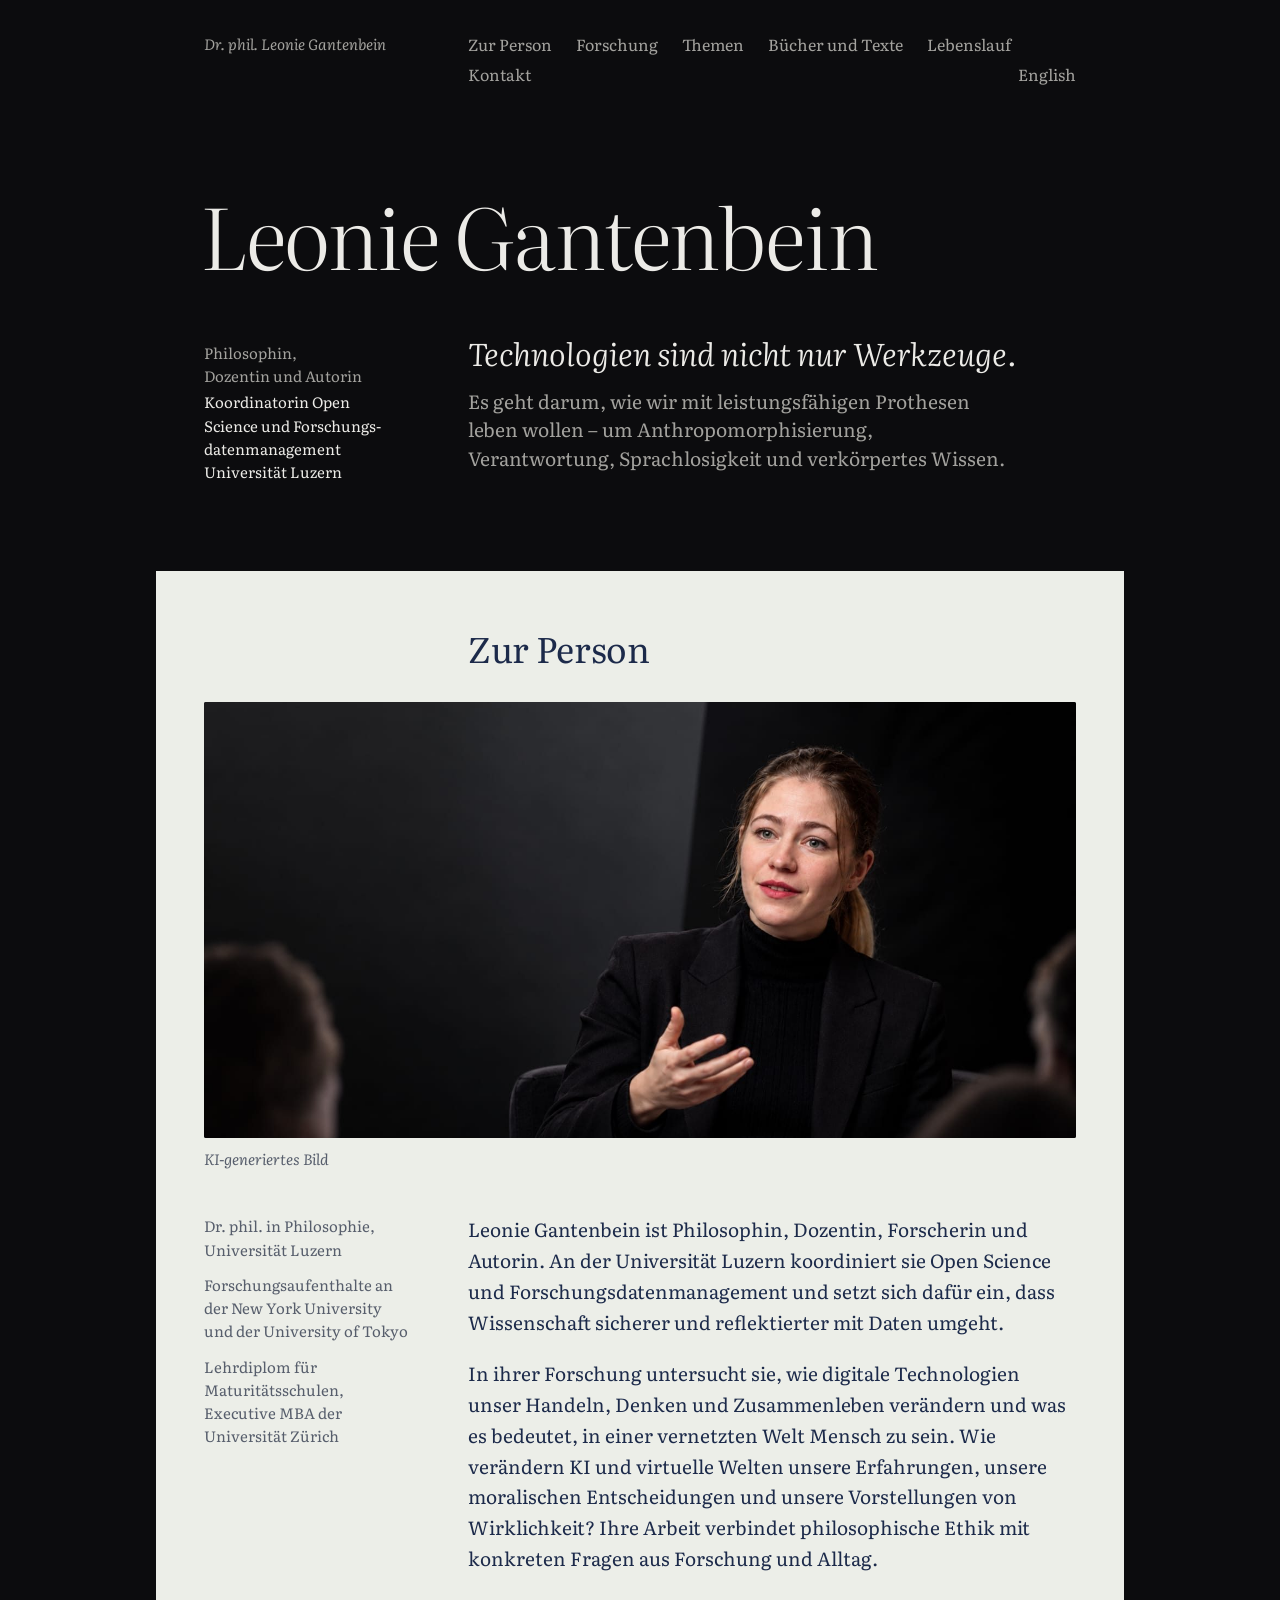
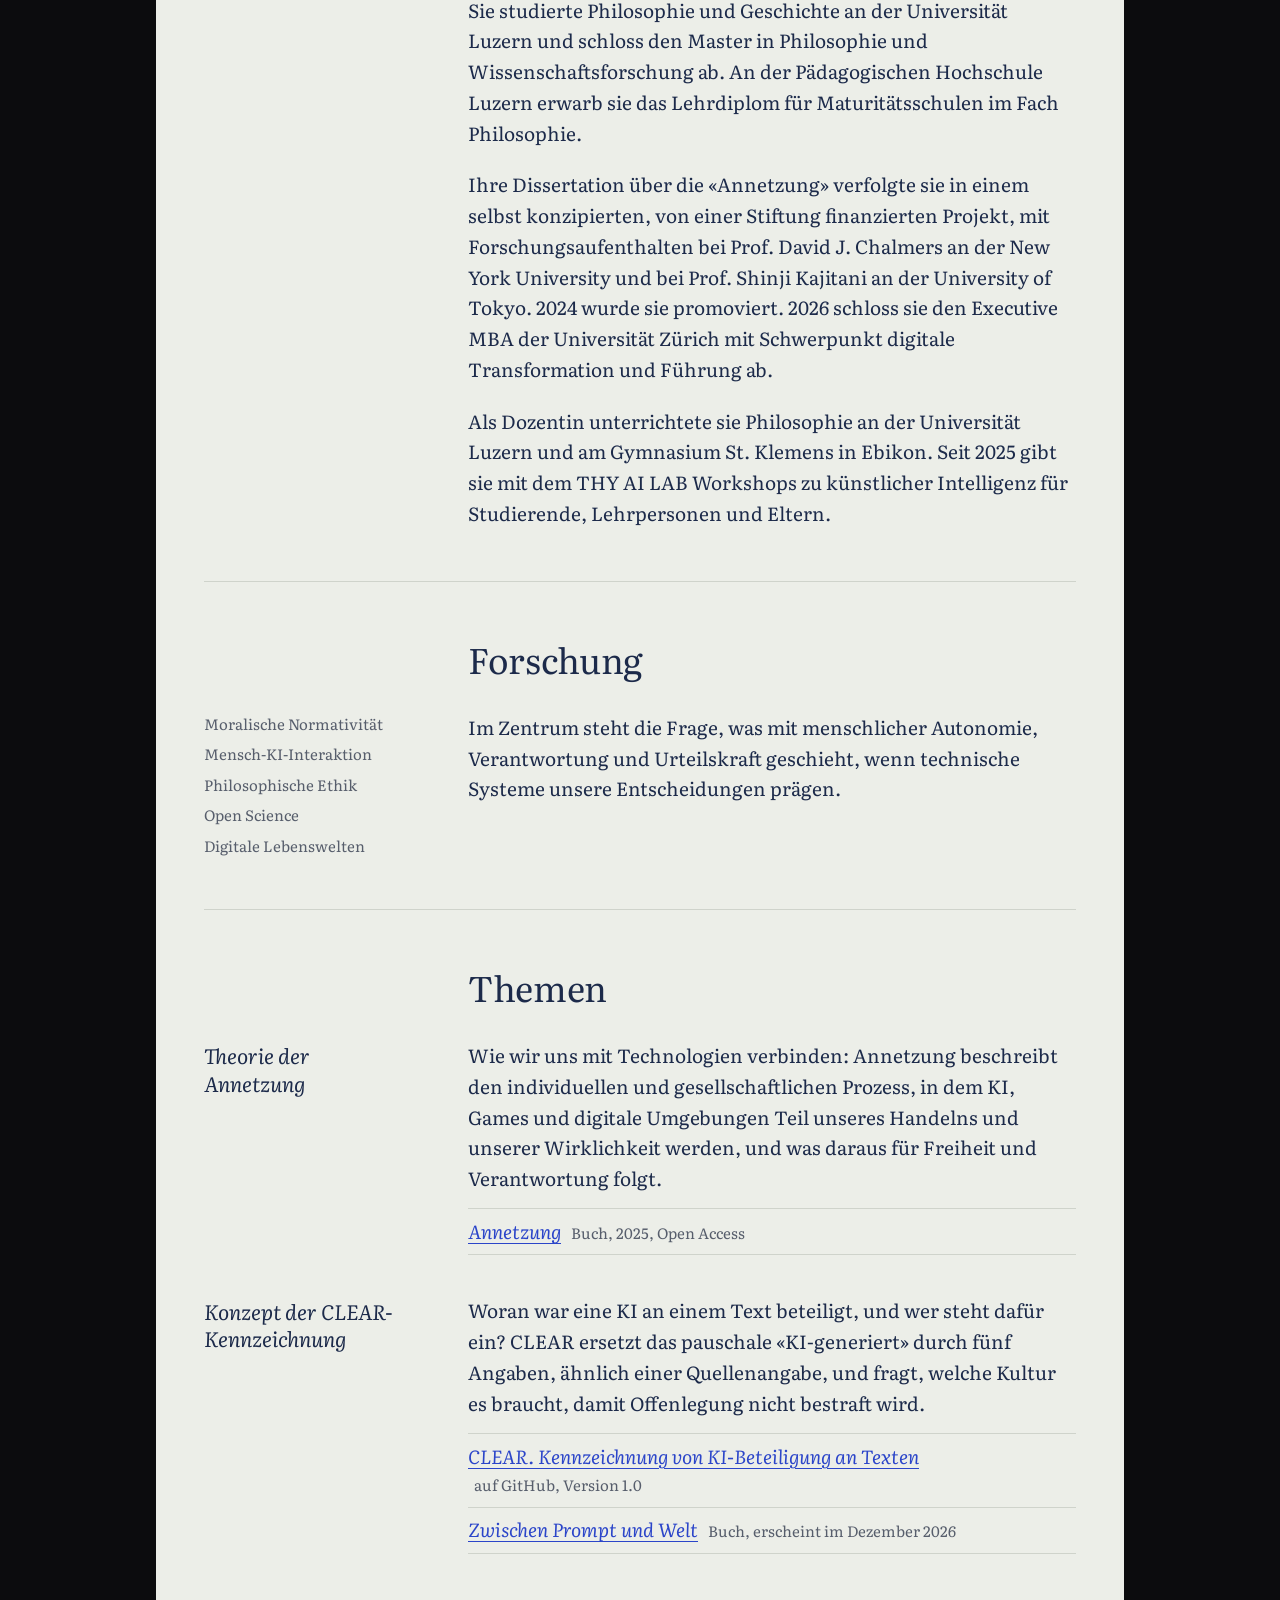
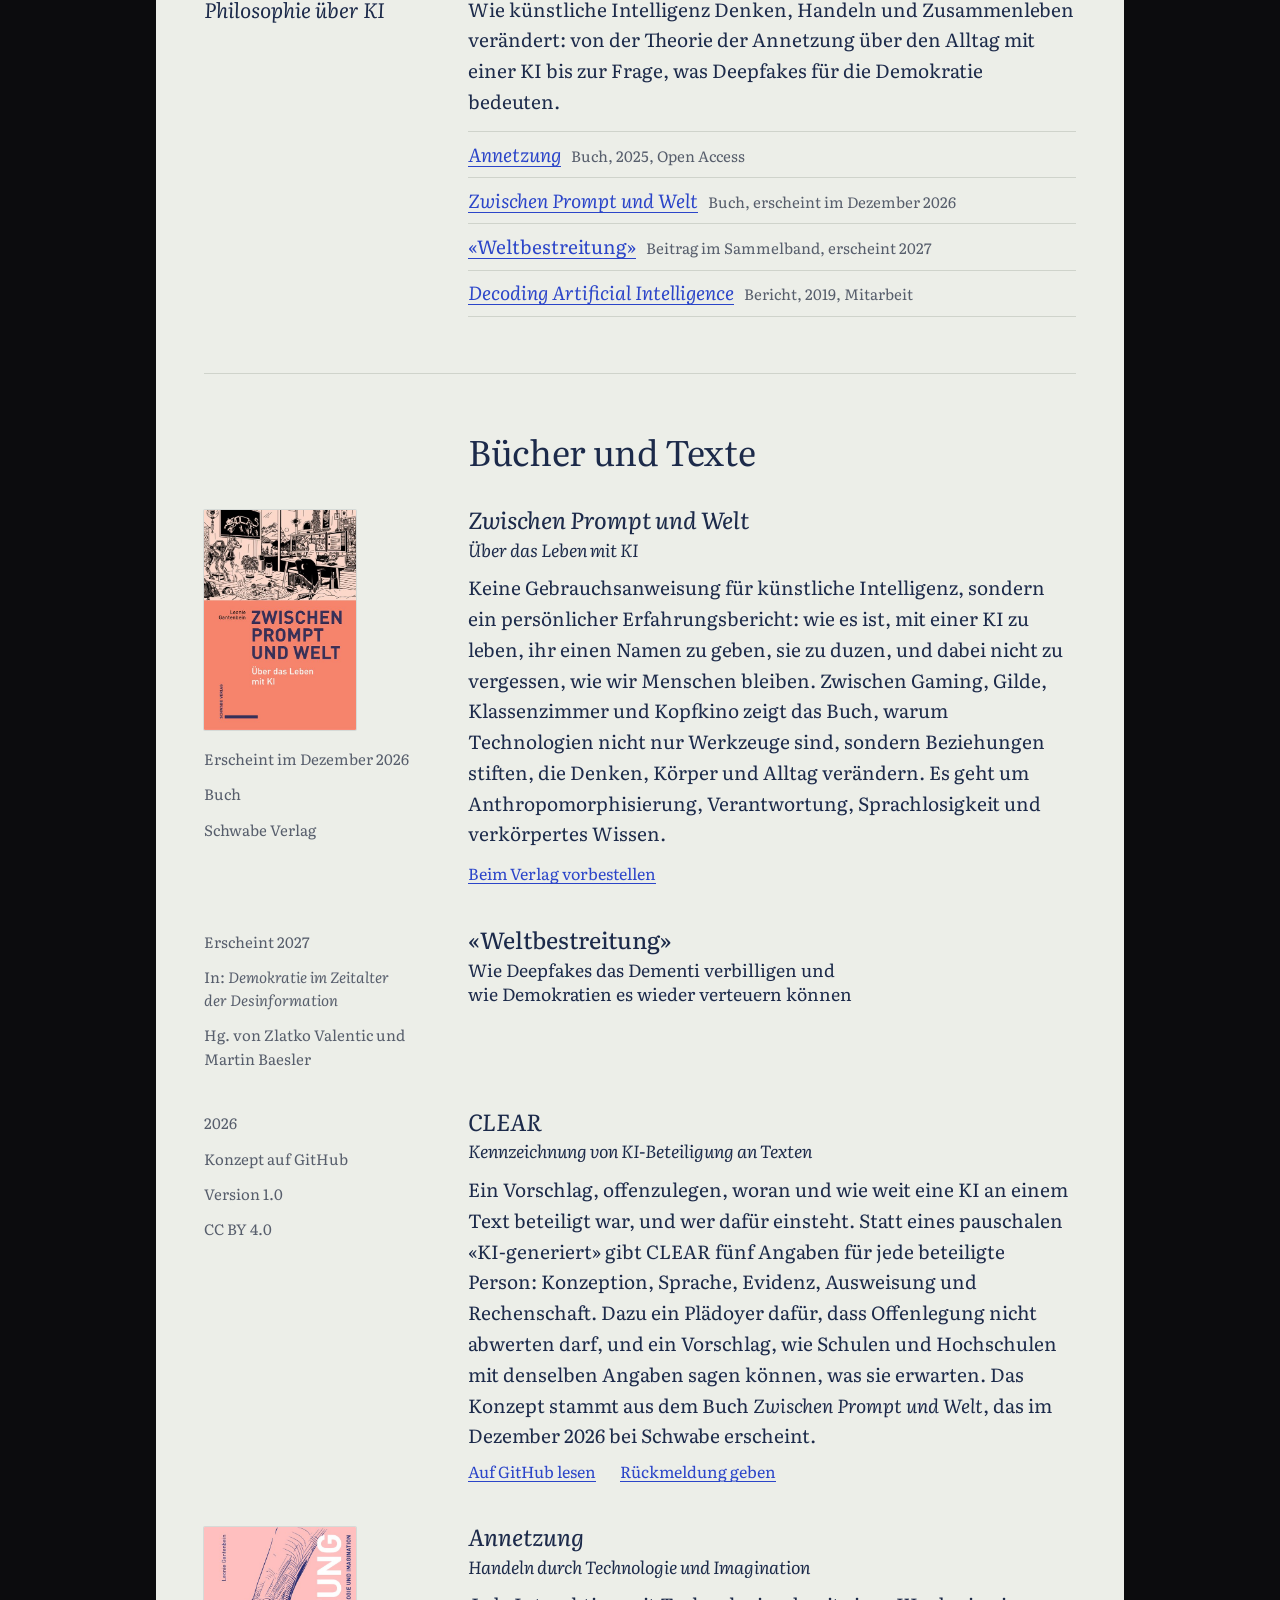
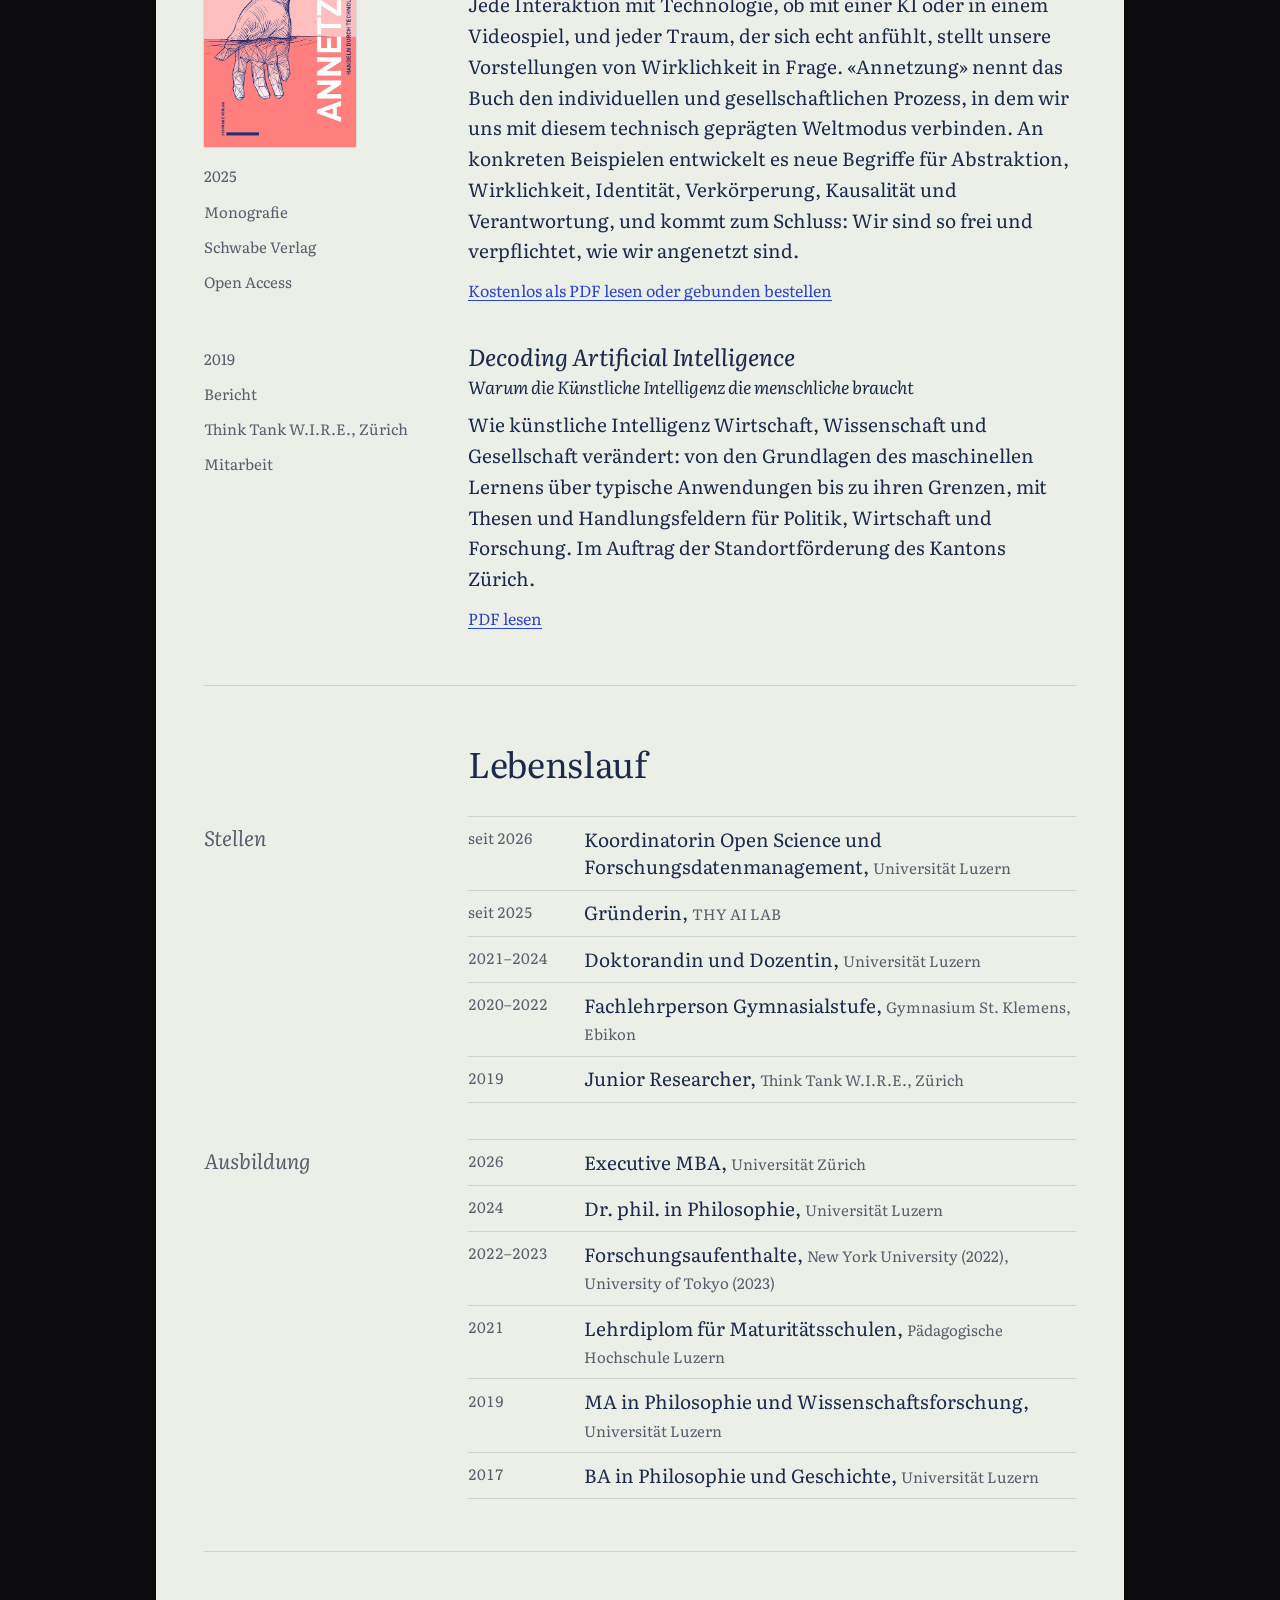
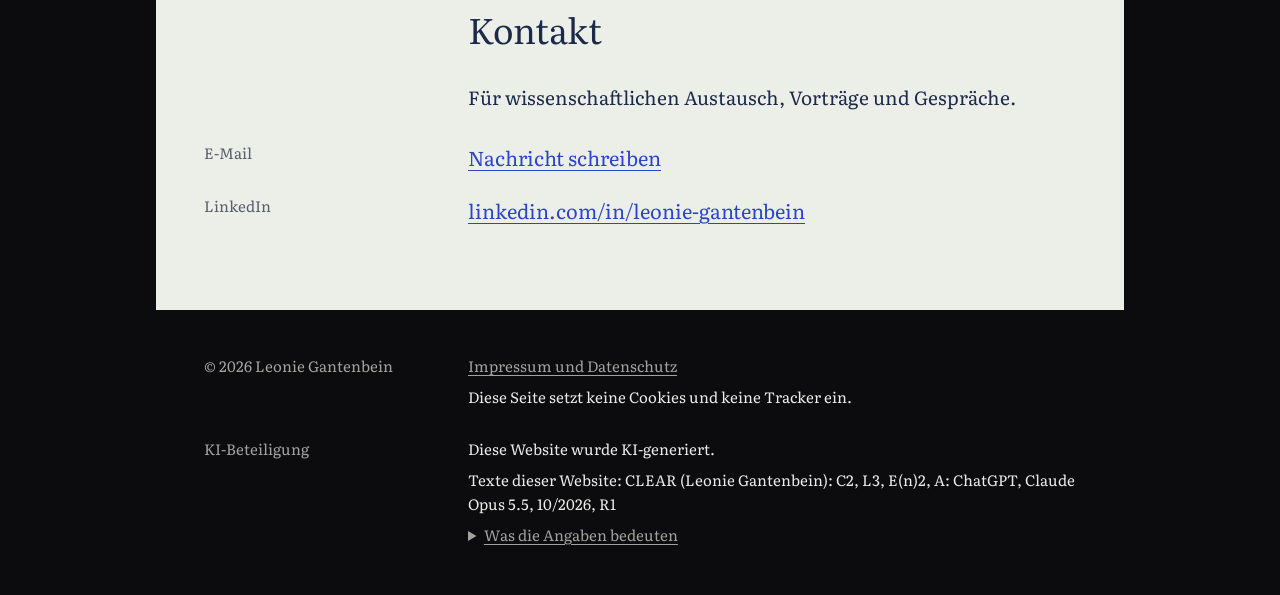
==== index.html @ d507e225 "Add files via upload" ====
<!doctype html>
<html lang="de">
<head>
  <meta charset="utf-8">
  <meta name="viewport" content="width=device-width, initial-scale=1">

  <title>Leonie Gantenbein – Philosophin, Dozentin und Autorin</title>
  <meta name="description" content="Leonie Gantenbein, Philosophin, Dozentin und Autorin: philosophische Ethik, künstliche Intelligenz und digitales Leben.">

  <meta property="og:type" content="website">
  <meta property="og:title" content="Leonie Gantenbein – Philosophin, Dozentin und Autorin">
  <meta property="og:description" content="Philosophische Ethik, künstliche Intelligenz und digitales Leben.">

  <link rel="alternate" hreflang="de" href="https://leoniegantenbein.github.io/">
  <link rel="alternate" hreflang="en" href="https://leoniegantenbein.github.io/en/">

  <link rel="icon" href="data:image/svg+xml,%3Csvg xmlns='http://www.w3.org/2000/svg' viewBox='0 0 64 64'%3E%3Crect width='64' height='64' rx='10' fill='%231c2a4a'/%3E%3Ctext x='32' y='45' font-family='Georgia,serif' font-style='italic' font-size='38' text-anchor='middle' fill='%23eceee8'%3EL%3C/text%3E%3C/svg%3E">
  <link rel="preload" href="fonts/literata-latin-standard-normal.woff2" as="font" type="font/woff2" crossorigin>
  <link rel="stylesheet" href="style.css">
</head>

<!--
  Die englische Fassung liegt in en/index.html. Wenn du etwas änderst, ändere es in beiden Dateien.

  So passt du die Seite an:
  Neue Titel und Themen ergänzt du, indem du einen ganzen <article> … </article>-Block
  kopierst und anpasst. Die Schritte stehen in der README.md.
-->

<body>
  <a class="skip-link" href="#inhalt">Zum Inhalt springen</a>

  <div class="seite">

    <header class="kopf raster nacht">
      <a class="kopf__name rand" href="#">Dr. phil. Leonie Gantenbein</a>
      <nav class="kopf__nav text" aria-label="Hauptnavigation">
        <ul>
          <li><a href="#zur-person">Zur Person</a></li>
          <li><a href="#forschung">Forschung</a></li>
          <li><a href="#themen">Themen</a></li>
          <li><a href="#buecher">Bücher und Texte</a></li>
          <li><a href="#lebenslauf">Lebenslauf</a></li>
          <li><a href="#kontakt">Kontakt</a></li>
          <li class="kopf__sprache"><a href="en/" lang="en" hreflang="en">English</a></li>
        </ul>
      </nav>
    </header>

    <main id="inhalt">

      <!-- Eröffnung -->
      <section class="eroeffnung nacht" aria-labelledby="name">
        <h1 class="eroeffnung__name" id="name">Leonie Gantenbein</h1>

        <div class="raster">
          <div class="eroeffnung__rolle rand">
            <p>Philosophin, Dozentin und Autorin</p>
            <p class="eroeffnung__stelle">Koordinatorin Open Science und Forschungs&shy;daten&shy;management</p>
            <p class="eroeffnung__stelle eroeffnung__ort">Universität Luzern</p>
          </div>
          <div class="text">
            <p class="leitsatz">Technologien sind nicht nur Werkzeuge.</p>
            <p class="leitsatz__zusatz">Es geht darum, wie wir mit leistungsfähigen Prothesen leben wollen – um Anthropomorphisierung, Verantwortung, Sprachlosigkeit und verkörpertes Wissen.</p>
          </div>
        </div>
      </section>

      <div class="blatt">

      <!-- Zur Person -->
      <section class="abschnitt" id="zur-person" aria-labelledby="titel-zur-person">
        <div class="raster">
          <h2 class="abschnitt__titel text" id="titel-zur-person">Zur Person</h2>
        </div>

        <!-- Bild austauschen: neue Datei unter demselben Namen hochladen.
             Ist das neue Bild kein KI-Bild, die Bildnotiz anpassen oder löschen. -->
        <figure class="bild raster">
          <img class="bild__foto"
               src="leonie-gantenbein.jpg"
               srcset="leonie-gantenbein-800.jpg 800w, leonie-gantenbein.jpg 1600w"
               sizes="(max-width: 40rem) 100vw, 56rem"
               width="1600" height="900"
               alt="Leonie Gantenbein im Gespräch, vor dunklem Hintergrund">
          <figcaption class="bild__notiz rand">KI-generiertes Bild</figcaption>
        </figure>

        <div class="raster">
          <aside class="rand" aria-label="Kurz gesagt">
            <p>Dr. phil. in Philosophie, Universität Luzern</p>
            <p>Forschungsaufenthalte an der New York University und der University of Tokyo</p>
            <p>Lehrdiplom für Maturitätsschulen, Executive MBA der Universität Zürich</p>
          </aside>
          <div class="text prosa">
            <p>Leonie Gantenbein ist Philosophin, Dozentin, Forscherin und Autorin. An der Universität Luzern koordiniert sie Open Science und Forschungsdatenmanagement und setzt sich dafür ein, dass Wissenschaft sicherer und reflektierter mit Daten umgeht.</p>
            <p>In ihrer Forschung untersucht sie, wie digitale Technologien unser Handeln, Denken und Zusammenleben verändern und was es bedeutet, in einer vernetzten Welt Mensch zu sein. Wie verändern KI und virtuelle Welten unsere Erfahrungen, unsere moralischen Entscheidungen und unsere Vorstellungen von Wirklichkeit? Ihre Arbeit verbindet philosophische Ethik mit konkreten Fragen aus Forschung und Alltag.</p>
            <p>Sie studierte Philosophie und Geschichte an der Universität Luzern und schloss den Master in Philosophie und Wissenschaftsforschung ab. An der Pädagogischen Hochschule Luzern erwarb sie das Lehrdiplom für Maturitätsschulen im Fach Philosophie.</p>
            <p>Ihre Dissertation über die «Annetzung» verfolgte sie in einem selbst konzipierten, von einer Stiftung finanzierten Projekt, mit Forschungsaufenthalten bei Prof. David J. Chalmers an der New York University und bei Prof. Shinji Kajitani an der University of Tokyo. 2024 wurde sie promoviert. 2026 schloss sie den Executive MBA der Universität Zürich mit Schwerpunkt digitale Transformation und Führung ab.</p>
            <p>Als Dozentin unterrichtete sie Philosophie an der Universität Luzern und am Gymnasium St. Klemens in Ebikon. Seit 2025 gibt sie mit dem THY AI LAB Workshops zu künstlicher Intelligenz für Studierende, Lehrpersonen und Eltern.</p>
          </div>
        </div>
      </section>

      <!-- Forschung -->
      <section class="abschnitt" id="forschung" aria-labelledby="titel-forschung">
        <div class="raster">
          <h2 class="abschnitt__titel text" id="titel-forschung">Forschung</h2>
        </div>
        <div class="raster">
          <aside class="rand" aria-label="Schwerpunkte">
            <ul class="rand__liste">
              <li>Moralische Normativität</li>
              <li>Mensch-KI-Interaktion</li>
              <li>Philosophische Ethik</li>
              <li>Open Science</li>
              <li>Digitale Lebenswelten</li>
            </ul>
          </aside>
          <div class="text prosa">
            <p>Im Zentrum steht die Frage, was mit menschlicher Autonomie, Verantwortung und Urteilskraft geschieht, wenn technische Systeme unsere Entscheidungen prägen.</p>
          </div>
        </div>
      </section>

      <!-- Themen -->
      <section class="abschnitt" id="themen" aria-labelledby="titel-themen">
        <div class="raster">
          <h2 class="abschnitt__titel text" id="titel-themen">Themen</h2>
        </div>

        <!-- Neues Thema ergänzen: einen ganzen Block von <article class="thema raster"> bis </article>
             kopieren, darunter einfügen und Titel, Text und Verweise anpassen.
             Ein Verweis auf einen Text unter «Bücher und Texte» nutzt dessen Kennung (id):
               #zwischen-prompt-und-welt   #weltbestreitung   #clear   #annetzung
             Ein Verweis nach aussen (z. B. auf ein GitHub-Repository): die volle Adresse
             als href="https://…" eintragen. -->

        <article class="thema raster" id="thema-annetzung">
          <h3 class="thema__titel">Theorie der Annetzung</h3>
          <div class="text">
            <p class="thema__text">Wie wir uns mit Technologien verbinden: Annetzung beschreibt den individuellen und gesellschaftlichen Prozess, in dem KI, Games und digitale Umgebungen Teil unseres Handelns und unserer Wirklichkeit werden, und was daraus für Freiheit und Verantwortung folgt.</p>
            <ul class="thema__verweise">
              <li><a href="#annetzung"><cite>Annetzung</cite></a> <span class="thema__art">Buch, 2025, Open Access</span></li>
            </ul>
          </div>
        </article>

        <article class="thema raster" id="thema-clear">
          <h3 class="thema__titel">Konzept der CLEAR-Kennzeichnung</h3>
          <div class="text">
            <p class="thema__text">Woran war eine KI an einem Text beteiligt, und wer steht dafür ein? CLEAR ersetzt das pauschale «KI-generiert» durch fünf Angaben, ähnlich einer Quellenangabe, und fragt, welche Kultur es braucht, damit Offenlegung nicht bestraft wird.</p>
            <ul class="thema__verweise">
              <li><a href="https://github.com/LeonieGantenbein/clear-kennzeichnung"><cite>CLEAR. Kennzeichnung von KI-Beteiligung an Texten</cite></a> <span class="thema__art">auf GitHub, Version 1.0</span></li>
              <li><a href="#zwischen-prompt-und-welt"><cite>Zwischen Prompt und Welt</cite></a> <span class="thema__art">Buch, erscheint im Dezember 2026</span></li>
            </ul>
          </div>
        </article>

        <article class="thema raster" id="thema-ki">
          <h3 class="thema__titel">Philosophie über KI</h3>
          <div class="text">
            <p class="thema__text">Wie künstliche Intelligenz Denken, Handeln und Zusammenleben verändert: von der Theorie der Annetzung über den Alltag mit einer KI bis zur Frage, was Deepfakes für die Demokratie bedeuten.</p>
            <ul class="thema__verweise">
              <li><a href="#annetzung"><cite>Annetzung</cite></a> <span class="thema__art">Buch, 2025, Open Access</span></li>
              <li><a href="#zwischen-prompt-und-welt"><cite>Zwischen Prompt und Welt</cite></a> <span class="thema__art">Buch, erscheint im Dezember 2026</span></li>
              <li><a href="#weltbestreitung">«Weltbestreitung»</a> <span class="thema__art">Beitrag im Sammelband, erscheint 2027</span></li>
              <li><a href="#decoding-ai"><cite>Decoding Artificial Intelligence</cite></a> <span class="thema__art">Bericht, 2019, Mitarbeit</span></li>
            </ul>
          </div>
        </article>
      </section>

      <!-- Bücher und Texte -->
      <section class="abschnitt" id="buecher" aria-labelledby="titel-buecher">
        <div class="raster">
          <h2 class="abschnitt__titel text" id="titel-buecher">Bücher und Texte</h2>
        </div>

        <!-- Sobald das Buch erschienen ist (14. Dezember 2026):
             «Erscheint im Dezember 2026» durch «2026» ersetzen und «Beim Verlag vorbestellen»
             durch «Beim Verlag bestellen».
             Cover austauschen: neue Datei unter demselben Namen hochladen (Hochformat). -->
        <article class="eintrag raster" id="zwischen-prompt-und-welt">
          <div class="rand">
            <a class="cover" href="https://www.schwabe.ch/produkt/leonie-gantenbein-zwischen-prompt-und-welt-9783796556333-t-20562" tabindex="-1" aria-hidden="true">
              <img src="cover-zwischen-prompt-und-welt.jpg" width="480" height="695" loading="lazy"
                   alt="Cover von «Zwischen Prompt und Welt»">
            </a>
            <p>Erscheint im Dezember 2026</p>
            <p>Buch</p>
            <p>Schwabe Verlag</p>
          </div>
          <div class="text">
            <h3 class="eintrag__titel">
              <cite>Zwischen Prompt und Welt <span class="eintrag__untertitel">Über das Leben mit KI</span></cite>
            </h3>
            <p class="eintrag__text">Keine Gebrauchsanweisung für künstliche Intelligenz, sondern ein persönlicher Erfahrungsbericht: wie es ist, mit einer KI zu leben, ihr einen Namen zu geben, sie zu duzen, und dabei nicht zu vergessen, wie wir Menschen bleiben. Zwischen Gaming, Gilde, Klassenzimmer und Kopfkino zeigt das Buch, warum Technologien nicht nur Werkzeuge sind, sondern Beziehungen stiften, die Denken, Körper und Alltag verändern. Es geht um Anthropomorphisierung, Verantwortung, Sprachlosigkeit und verkörpertes Wissen.</p>
            <a class="eintrag__link" href="https://www.schwabe.ch/produkt/leonie-gantenbein-zwischen-prompt-und-welt-9783796556333-t-20562">Beim Verlag vorbestellen</a>
          </div>
        </article>

        <article class="eintrag raster" id="weltbestreitung">
          <div class="rand">
            <p>Erscheint 2027</p>
            <p>In: <cite>Demokratie im Zeitalter der Desinformation</cite></p>
            <p>Hg. von Zlatko Valentic und Martin Baesler</p>
          </div>
          <div class="text">
            <h3 class="eintrag__titel">
              «Weltbestreitung»
              <span class="eintrag__untertitel">Wie Deepfakes das Dementi verbilligen und wie Demokratien es wieder verteuern können</span>
            </h3>
          </div>
        </article>

        <article class="eintrag raster" id="clear">
          <div class="rand">
            <p>2026</p>
            <p>Konzept auf GitHub</p>
            <p>Version 1.0</p>
            <p>CC BY 4.0</p>
          </div>
          <div class="text">
            <h3 class="eintrag__titel">
              <cite>CLEAR <span class="eintrag__untertitel">Kennzeichnung von KI-Beteiligung an Texten</span></cite>
            </h3>
            <p class="eintrag__text">Ein Vorschlag, offenzulegen, woran und wie weit eine KI an einem Text beteiligt war, und wer dafür einsteht. Statt eines pauschalen «KI-generiert» gibt CLEAR fünf Angaben für jede beteiligte Person: Konzeption, Sprache, Evidenz, Ausweisung und Rechenschaft. Dazu ein Plädoyer dafür, dass Offenlegung nicht abwerten darf, und ein Vorschlag, wie Schulen und Hochschulen mit denselben Angaben sagen können, was sie erwarten. Das Konzept stammt aus dem Buch <cite>Zwischen Prompt und Welt</cite>, das im Dezember 2026 bei Schwabe erscheint.</p>
            <p class="eintrag__links">
              <a class="eintrag__link" href="https://github.com/LeonieGantenbein/clear-kennzeichnung">Auf GitHub lesen</a>
              <a class="eintrag__link" href="https://github.com/LeonieGantenbein/clear-kennzeichnung/issues">Rückmeldung geben</a>
            </p>
          </div>
        </article>

        <article class="eintrag raster" id="annetzung">
          <div class="rand">
            <a class="cover" href="https://www.schwabe.ch/produkt/leonie-gantenbein-annetzung-9783796553592-t-13449" tabindex="-1" aria-hidden="true">
              <img src="cover-annetzung.jpg" width="480" height="695" loading="lazy"
                   alt="Cover von «Annetzung»">
            </a>
            <p>2025</p>
            <p>Monografie</p>
            <p>Schwabe Verlag</p>
            <p>Open Access</p>
          </div>
          <div class="text">
            <h3 class="eintrag__titel">
              <cite>Annetzung <span class="eintrag__untertitel">Handeln durch Technologie und Imagination</span></cite>
            </h3>
            <p class="eintrag__text">Jede Interaktion mit Technologie, ob mit einer KI oder in einem Videospiel, und jeder Traum, der sich echt anfühlt, stellt unsere Vorstellungen von Wirklichkeit in Frage. «Annetzung» nennt das Buch den individuellen und gesellschaftlichen Prozess, in dem wir uns mit diesem technisch geprägten Weltmodus verbinden. An konkreten Beispielen entwickelt es neue Begriffe für Abstraktion, Wirklichkeit, Identität, Verkörperung, Kausalität und Verantwortung, und kommt zum Schluss: Wir sind so frei und verpflichtet, wie wir angenetzt sind.</p>
            <a class="eintrag__link" href="https://www.schwabe.ch/produkt/leonie-gantenbein-annetzung-9783796553592-t-13449">Kostenlos als PDF lesen oder gebunden bestellen</a>
          </div>
        </article>

        <article class="eintrag raster" id="decoding-ai">
          <div class="rand">
            <p>2019</p>
            <p>Bericht</p>
            <p>Think Tank W.I.R.E., Zürich</p>
            <p>Mitarbeit</p>
          </div>
          <div class="text">
            <h3 class="eintrag__titel">
              <cite>Decoding Artificial Intelligence <span class="eintrag__untertitel">Warum die Künstliche Intelligenz die menschliche braucht</span></cite>
            </h3>
            <p class="eintrag__text">Wie künstliche Intelligenz Wirtschaft, Wissenschaft und Gesellschaft verändert: von den Grundlagen des maschinellen Lernens über typische Anwendungen bis zu ihren Grenzen, mit Thesen und Handlungsfeldern für Politik, Wirtschaft und Forschung. Im Auftrag der Standortförderung des Kantons Zürich.</p>
            <a class="eintrag__link" href="https://www.thewire.ch/data/files/Decoding_Artifical_Intelligence_W.I.R.E._2020.pdf">PDF lesen</a>
          </div>
        </article>
      </section>

      <!-- Lebenslauf (gekürzt). Neuer Eintrag: einen <li>…</li>-Block kopieren und oben einfügen. -->
      <section class="abschnitt" id="lebenslauf" aria-labelledby="titel-lebenslauf">
        <div class="raster">
          <h2 class="abschnitt__titel text" id="titel-lebenslauf">Lebenslauf</h2>
        </div>

        <div class="cv raster">
          <h3 class="cv__titel rand">Stellen</h3>
          <ol class="cv__liste text">
            <li>
              <span class="cv__zeit">seit 2026</span>
              <span class="cv__eintrag"><span class="cv__was">Koordinatorin Open Science und Forschungsdatenmanagement</span>, <span class="cv__wo">Universität Luzern</span></span>
            </li>
            <li>
              <span class="cv__zeit">seit 2025</span>
              <span class="cv__eintrag"><span class="cv__was">Gründerin</span>, <span class="cv__wo">THY AI LAB</span></span>
            </li>
            <li>
              <span class="cv__zeit">2021–2024</span>
              <span class="cv__eintrag"><span class="cv__was">Doktorandin und Dozentin</span>, <span class="cv__wo">Universität Luzern</span></span>
            </li>
            <li>
              <span class="cv__zeit">2020–2022</span>
              <span class="cv__eintrag"><span class="cv__was">Fachlehrperson Gymnasialstufe</span>, <span class="cv__wo">Gymnasium St. Klemens, Ebikon</span></span>
            </li>
            <li>
              <span class="cv__zeit">2019</span>
              <span class="cv__eintrag"><span class="cv__was">Junior Researcher</span>, <span class="cv__wo">Think Tank W.I.R.E., Zürich</span></span>
            </li>
          </ol>
        </div>

        <div class="cv raster">
          <h3 class="cv__titel rand">Ausbildung</h3>
          <ol class="cv__liste text">
            <li>
              <span class="cv__zeit">2026</span>
              <span class="cv__eintrag"><span class="cv__was">Executive MBA</span>, <span class="cv__wo">Universität Zürich</span></span>
            </li>
            <li>
              <span class="cv__zeit">2024</span>
              <span class="cv__eintrag"><span class="cv__was">Dr. phil. in Philosophie</span>, <span class="cv__wo">Universität Luzern</span></span>
            </li>
            <li>
              <span class="cv__zeit">2022–2023</span>
              <span class="cv__eintrag"><span class="cv__was">Forschungsaufenthalte</span>, <span class="cv__wo">New York University (2022), University of Tokyo (2023)</span></span>
            </li>
            <li>
              <span class="cv__zeit">2021</span>
              <span class="cv__eintrag"><span class="cv__was">Lehrdiplom für Maturitätsschulen</span>, <span class="cv__wo">Pädagogische Hochschule Luzern</span></span>
            </li>
            <li>
              <span class="cv__zeit">2019</span>
              <span class="cv__eintrag"><span class="cv__was">MA in Philosophie und Wissenschaftsforschung</span>, <span class="cv__wo">Universität Luzern</span></span>
            </li>
            <li>
              <span class="cv__zeit">2017</span>
              <span class="cv__eintrag"><span class="cv__was">BA in Philosophie und Geschichte</span>, <span class="cv__wo">Universität Luzern</span></span>
            </li>
          </ol>
        </div>
      </section>

      <!-- Kontakt -->
      <section class="abschnitt" id="kontakt" aria-labelledby="titel-kontakt">
        <div class="raster">
          <h2 class="abschnitt__titel text" id="titel-kontakt">Kontakt</h2>
        </div>
        <div class="raster">
          <p class="text kontakt__einleitung">Für wissenschaftlichen Austausch, Vorträge und Gespräche.</p>
        </div>

        <!-- Die E-Mail-Adresse steht nicht als Text auf der Seite. Sie wird erst beim Klick
             zusammengesetzt, aus den rückwärts geschriebenen Teilen in data-name und data-ort.
             Adresse ändern: beide Teile rückwärts eintragen. -->
        <dl>
          <div class="kontakt raster">
            <dt class="rand">E-Mail</dt>
            <dd class="text"><a class="mail-link" href="#kontakt" data-name="sihtam.einoel" data-ort="hc.niweulb">Nachricht schreiben</a></dd>
          </div>
          <div class="kontakt raster">
            <dt class="rand">LinkedIn</dt>
            <dd class="text"><a href="https://www.linkedin.com/in/leonie-gantenbein">linkedin.com/in/leonie-gantenbein</a></dd>
          </div>
        </dl>
      </section>

      </div><!-- /blatt -->

    </main>

    <footer class="fuss raster nacht">
      <p class="rand">© 2026 Leonie Gantenbein</p>
      <div class="text">
        <p><a href="impressum.html">Impressum und Datenschutz</a></p>
        <p>Diese Seite setzt keine Cookies und keine Tracker ein.</p>
      </div>

      <!-- CLEAR-Kennzeichnung der Website-Texte.
           Bei späteren Änderungen mit KI: Modelle und Zeitraum bei A ergänzen
           und R erst wieder setzen, wenn alles geprüft ist. -->
      <p class="rand">KI-Beteiligung</p>
      <div class="text clear-angabe">
        <p class="clear-angabe__hinweis">Diese Website wurde KI-generiert.</p>
        <p class="clear-angabe__zeile">Texte dieser Website: CLEAR (Leonie Gantenbein): C2, L3, E(n)2, A: ChatGPT, Claude Opus 5.5, 10/2026, R1</p>
        <details>
          <summary>Was die Angaben bedeuten</summary>
          <dl class="clear-angabe__liste">
            <div>
              <dt>C2</dt>
              <dd>Einzelne inhaltliche Teile hat eine KI ausgearbeitet, etwa die Beschreibungen der Bücher und Themen. Die Gedanken stammen aus Leonie Gantenbeins eigenen Texten.</dd>
            </div>
            <div>
              <dt>L3</dt>
              <dd>Die KI hat nicht nur korrigiert, sondern Formulierungen und Aufbau der Texte geschrieben.</dd>
            </div>
            <div>
              <dt>E(n)2</dt>
              <dd>Die KI hat ihre Bücher und Manuskripte, zum Teil unveröffentlicht, gelesen und zusammengefasst. Die Beschreibungen beruhen auf diesen Zusammenfassungen.</dd>
            </div>
            <div>
              <dt>A</dt>
              <dd>ChatGPT für einen ersten Entwurf, Claude Opus 5.5 für die heutige Fassung, Oktober 2026.</dd>
            </div>
            <div>
              <dt>R1</dt>
              <dd>Leonie Gantenbein hat alle Texte vollständig geprüft und verantwortet sie.</dd>
            </div>
          </dl>
          <p>Gestaltung und Programmierung der Seite stammen von Claude Opus 5.5; für Code sieht CLEAR noch keine eigenen Stufen vor. Das Bild unter «Zur Person» ist KI-generiert. Mehr zur Kennzeichnung: <a href="#clear">CLEAR</a>.</p>
        </details>
      </div>
    </footer>

  </div>

  <script src="mail.js"></script>
</body>
</html>
---- style.css ----
/* ------------------------------------------------------------
   Schrift: Literata, lokal eingebunden (keine Anfragen an Google)
   Lizenz: SIL Open Font License, siehe fonts/OFL-Literata.txt
------------------------------------------------------------ */
@font-face {
  font-family: "Literata";
  font-style: normal;
  font-display: swap;
  font-weight: 200 900;
  src: url("fonts/literata-latin-standard-normal.woff2") format("woff2");
  unicode-range: U+0000-00FF, U+0131, U+0152-0153, U+02BB-02BC, U+02C6, U+02DA, U+02DC, U+0304, U+0308, U+0329, U+2000-206F, U+20AC, U+2122, U+2191, U+2193, U+2212, U+2215, U+FEFF, U+FFFD;
}
@font-face {
  font-family: "Literata";
  font-style: normal;
  font-display: swap;
  font-weight: 200 900;
  src: url("fonts/literata-latin-ext-standard-normal.woff2") format("woff2");
  unicode-range: U+0100-02BA, U+02BD-02C5, U+02C7-02CC, U+02CE-02D7, U+02DD-02FF, U+0304, U+0308, U+0329, U+1D00-1DBF, U+1E00-1E9F, U+1EF2-1EFF, U+2020, U+20A0-20AB, U+20AD-20C0, U+2113, U+2C60-2C7F, U+A720-A7FF;
}
@font-face {
  font-family: "Literata";
  font-style: italic;
  font-display: swap;
  font-weight: 200 900;
  src: url("fonts/literata-latin-standard-italic.woff2") format("woff2");
  unicode-range: U+0000-00FF, U+0131, U+0152-0153, U+02BB-02BC, U+02C6, U+02DA, U+02DC, U+0304, U+0308, U+0329, U+2000-206F, U+20AC, U+2122, U+2191, U+2193, U+2212, U+2215, U+FEFF, U+FFFD;
}
@font-face {
  font-family: "Literata";
  font-style: italic;
  font-display: swap;
  font-weight: 200 900;
  src: url("fonts/literata-latin-ext-standard-italic.woff2") format("woff2");
  unicode-range: U+0100-02BA, U+02BD-02C5, U+02C7-02CC, U+02CE-02D7, U+02DD-02FF, U+0304, U+0308, U+0329, U+1D00-1DBF, U+1E00-1E9F, U+1EF2-1EFF, U+2020, U+20A0-20AB, U+20AD-20C0, U+2113, U+2C60-2C7F, U+A720-A7FF;
}

/* ------------------------------------------------------------
   Farben: Tinte auf kühlem Papier. Hier zentral änderbar.
------------------------------------------------------------ */
:root {
  --nacht: #0c0c0e;   /* schwarzer Rahmen, Kopf und Fuss */
  --papier: #eceee8;
  --tinte: #1c2a4a;
  --graphit: #575e6c;
  --markierung: #2b45c9;
  --linie: #cfd3cb;

  --rand: 13rem;      /* Breite der Randspalte */
  --spalte: 38rem;    /* Breite der Textspalte */
  --abstand: 3.5rem;  /* Abstand zwischen Rand und Text */

  color-scheme: light dark;
}

@media (prefers-color-scheme: dark) {
  :root:not([data-theme="light"]) {
    --papier: #121828;
    --tinte: #e3e6ed;
    --graphit: #9ca3b4;
    --markierung: #9fb1ff;
    --linie: #2a334c;
  }
}
:root[data-theme="dark"] {
  --papier: #121828;
  --tinte: #e3e6ed;
  --graphit: #9ca3b4;
  --markierung: #9fb1ff;
  --linie: #2a334c;
}

/* ------------------------------------------------------------
   Grundlagen
------------------------------------------------------------ */
*,
*::before,
*::after { box-sizing: border-box; }

html {
  -webkit-text-size-adjust: 100%;
  text-size-adjust: 100%;
  scroll-behavior: smooth;
}

body {
  margin: 0;
  background: var(--papier);
  color: var(--tinte);
  font-family: "Literata", Georgia, "Times New Roman", serif;
  font-size: 1.1875rem;
  line-height: 1.62;
  font-optical-sizing: auto;
  font-kerning: normal;
  font-variant-ligatures: common-ligatures;
  hanging-punctuation: first;
}

h1, h2, h3, p, ul, ol, dl, dd, blockquote, figure { margin: 0; }

a {
  color: var(--markierung);
  text-decoration-line: underline;
  text-decoration-thickness: 1px;
  text-underline-offset: 0.2em;
}
a:hover { text-decoration-thickness: 2px; }
a:focus-visible {
  outline: 2px solid var(--markierung);
  outline-offset: 3px;
  border-radius: 2px;
}

cite { font-style: italic; }

.visually-hidden {
  position: absolute !important;
  width: 1px; height: 1px;
  overflow: hidden;
  clip: rect(0 0 0 0);
  white-space: nowrap;
}

.skip-link {
  position: absolute;
  left: 1rem;
  top: -4rem;
  background: var(--tinte);
  color: var(--papier);
  padding: 0.5rem 1rem;
  z-index: 10;
}
.skip-link:focus { top: 1rem; }

/* ------------------------------------------------------------
   Seitenraster: Rand + Textspalte
------------------------------------------------------------ */
.seite {
  max-width: calc(var(--rand) + var(--abstand) + var(--spalte) + 4rem);
  margin: 0 auto;
  padding: 0 2rem;
}

.raster {
  display: grid;
  grid-template-columns: var(--rand) minmax(0, var(--spalte));
  column-gap: var(--abstand);
}
.raster > .rand { grid-column: 1; }
.raster > .text { grid-column: 2; }

/* ------------------------------------------------------------
   Navigation
------------------------------------------------------------ */
.kopf {
  padding-top: 2rem;
  font-size: 1rem;
}
.kopf__name {
  color: var(--tinte);
  text-decoration: none;
  font-style: italic;
}
.kopf__nav ul {
  list-style: none;
  padding: 0;
  display: flex;
  flex-wrap: wrap;
  gap: 0.25rem 1.5rem;
}
.kopf__nav a {
  color: var(--graphit);
  text-decoration: none;
}
.kopf__nav a:hover { color: var(--tinte); text-decoration: underline; }
.kopf__sprache { margin-left: auto; }

/* ------------------------------------------------------------
   Eröffnung: Name und Leitsatz
------------------------------------------------------------ */
.eroeffnung {
  padding: clamp(3.5rem, 9vw, 6.5rem) 0 clamp(3rem, 7vw, 5rem);
}

.eroeffnung__name {
  font-size: clamp(2.6rem, 7vw, 5.25rem);
  font-weight: 300;
  line-height: 1;
  letter-spacing: -0.02em;
  margin-left: -0.05em;
}

.eroeffnung .raster { margin-top: clamp(2rem, 5vw, 3.5rem); }

.eroeffnung__rolle {
  color: var(--graphit);
  font-size: 1rem;
  line-height: 1.5;
  padding-top: 0.55rem;
}

.leitsatz {
  font-size: clamp(1.4rem, 2.8vw, 1.95rem);
  font-style: italic;
  font-weight: 350;
  line-height: 1.32;
  text-wrap: balance;
}
.leitsatz__zusatz {
  margin-top: 0.85rem;
  max-width: 30em;
  font-size: clamp(1.0625rem, 1.5vw, 1.2rem);
  line-height: 1.5;
  color: var(--graphit);
  text-wrap: balance;
}

@media (prefers-reduced-motion: reduce) {
  html { scroll-behavior: auto; }
}

/* ------------------------------------------------------------
   Abschnitte
------------------------------------------------------------ */
.abschnitt {
  padding: 3.5rem 0 1rem;
  border-top: 1px solid var(--linie);
  scroll-margin-top: 1rem;
}

.abschnitt__titel {
  font-size: clamp(1.75rem, 3vw, 2.2rem);
  font-weight: 400;
  line-height: 1.2;
  letter-spacing: -0.01em;
  margin-bottom: 2rem;
}

/* Randnotizen: alles Ergänzende steht links im Rand */
.rand {
  color: var(--graphit);
  font-size: 0.9375rem;
  line-height: 1.55;
}
.rand p + p { margin-top: 0.75rem; }

/* Foto über die ganze Breite, Bildnotiz im Rand */
.bild {
  row-gap: 0.6rem;
  margin-bottom: 2.75rem;
}
.bild__foto {
  grid-column: 1 / -1;
  display: block;
  width: 100%;
  height: auto;
  aspect-ratio: 2 / 1;
  object-fit: cover;
  object-position: 70% 35%;
  border-radius: 2px;
  background: #15171c;
}
.bild__notiz { font-style: italic; }

.rand__liste {
  list-style: none;
  margin: 0;
  padding: 0;
}
.rand__liste li + li { margin-top: 0.45rem; }

.eroeffnung__rolle p { text-wrap: balance; }
.eroeffnung__rolle p + p { margin-top: 0.2rem; }
.eroeffnung__stelle { color: var(--tinte); }
.eroeffnung__rolle .eroeffnung__ort { margin-top: 0; }

.kontakt__einleitung { margin-bottom: 1.75rem; }

/* Themen: das Stichwort steht im Rand, Text und Verweise in der Textspalte */
.thema { padding-bottom: 2.5rem; }
.raster > .thema__titel { grid-column: 1; }
.thema__titel {
  font-size: 1.3rem;
  font-weight: 400;
  font-style: italic;
  line-height: 1.3;
  padding-top: 0.15rem;
  text-wrap: balance;
}
.thema__text { margin-bottom: 0.9rem; }
.thema__verweise {
  list-style: none;
  margin: 0;
  padding: 0;
}
.thema__verweise li {
  padding: 0.55rem 0;
  border-top: 1px solid var(--linie);
  line-height: 1.45;
}
.thema__verweise li:last-child { border-bottom: 1px solid var(--linie); }
.thema__art {
  display: inline-block;
  color: var(--graphit);
  font-size: 0.9375rem;
  margin-left: 0.4rem;
}

/* Lebenslauf: Rubrik im Rand, Zeilen mit Zeitraum links */
.cv { padding-bottom: 2.25rem; }
.raster > .cv__titel { grid-column: 1; }
.cv__titel {
  font-size: 1.3rem;
  font-weight: 400;
  font-style: italic;
  line-height: 1.3;
  padding-top: 0.5rem;
  hyphens: manual;
}
.cv__liste {
  list-style: none;
  margin: 0;
  padding: 0;
}
.cv__liste li {
  display: grid;
  grid-template-columns: 6.25rem minmax(0, 1fr);
  column-gap: 1rem;
  padding: 0.55rem 0;
  border-top: 1px solid var(--linie);
  line-height: 1.45;
}
.cv__liste li:last-child { border-bottom: 1px solid var(--linie); }
.cv__zeit {
  color: var(--graphit);
  font-size: 0.9375rem;
  padding-top: 0.1rem;
  font-variant-numeric: tabular-nums;
}
.cv__wo {
  color: var(--graphit);
  font-size: 0.9375rem;
}
.cv__text { padding-top: 0.55rem; }

/* Mehrere Links unter einem Eintrag */
.eintrag__links {
  display: flex;
  flex-wrap: wrap;
  gap: 0.25rem 1.5rem;
}

/* Sprungziel kurz hervorheben, wenn man aus «Themen» zu einem Text springt */
.eintrag { scroll-margin-top: 1.5rem; }
.eintrag:target .eintrag__titel { color: var(--markierung); }

.prosa,
.abschnitt aside.rand { padding-bottom: 2.25rem; }
.prosa p + p { margin-top: 1.1em; }
.prosa p { max-width: 36em; }

/* Ein Eintrag: Rand (Jahr, Verlag, Datum) + Inhalt */
.eintrag {
  padding-bottom: 2.25rem;
}
.eintrag .rand { padding-top: 0.35rem; }

/* Buchcover im Rand, über den Angaben */
.cover {
  display: block;
  width: 100%;
  max-width: 9.5rem;
  margin-bottom: 1.1rem;
}
.cover img {
  display: block;
  width: 100%;
  height: auto;
  border-radius: 1px;
  box-shadow: 0 0 0 1px rgba(28, 42, 74, 0.1);
}

.eintrag__titel {
  font-size: 1.45rem;
  font-weight: 450;
  line-height: 1.3;
  margin-bottom: 0.7rem;
}
.eintrag__titel cite { font-style: italic; }

.eintrag__uebersetzung {
  display: block;
  margin-top: 0.3rem;
  font-size: 0.9375rem;
  font-weight: 400;
  font-style: normal;
  line-height: 1.45;
  color: var(--graphit);
}

.eintrag__untertitel {
  display: block;
  font-size: 1.1rem;
  font-weight: 400;
  line-height: 1.4;
  margin-top: 0.15rem;
  text-wrap: balance;
}

.eintrag__text { margin-bottom: 0.5rem; }

.eintrag__link { font-size: 1rem; }

/* Kontakt als Liste aus Bezeichnung und Angabe */
.kontakt {
  padding-bottom: 1.25rem;
}
.kontakt .text { font-size: 1.25rem; }

/* ------------------------------------------------------------
   Fuss
------------------------------------------------------------ */
.fuss {
  margin-top: 4rem;
  padding: 2rem 0 3rem;
  border-top: 1px solid var(--linie);
  color: var(--graphit);
  font-size: 0.9375rem;
}
.fuss a { color: var(--graphit); }
.fuss a:hover { color: var(--tinte); }
.fuss .text p + p { margin-top: 0.4rem; }
.fuss { row-gap: 1.75rem; }

/* CLEAR-Angabe im Fuss */
.clear-angabe__hinweis { color: var(--tinte); }
.clear-angabe__zeile { color: var(--tinte); }
.clear-angabe details { margin-top: 0.4rem; }
.clear-angabe summary {
  cursor: pointer;
  color: var(--graphit);
  text-decoration: underline;
  text-decoration-thickness: 1px;
  text-underline-offset: 0.2em;
  width: fit-content;
}
.clear-angabe summary:hover { color: var(--tinte); }
.clear-angabe summary:focus-visible {
  outline: 2px solid var(--markierung);
  outline-offset: 3px;
  border-radius: 2px;
}
.clear-angabe__liste { margin: 1rem 0; }
.clear-angabe__liste div {
  display: grid;
  grid-template-columns: 4.5rem minmax(0, 1fr);
  column-gap: 1rem;
  padding: 0.45rem 0;
  border-top: 1px solid var(--linie);
}
.clear-angabe__liste div:last-child { border-bottom: 1px solid var(--linie); }
.clear-angabe__liste dt { color: var(--tinte); }
.clear-angabe details > p { max-width: 36em; }

/* ------------------------------------------------------------
   Unterseite (Impressum)
------------------------------------------------------------ */
.unterseite { padding: clamp(3rem, 8vw, 6rem) 0 2rem; }
.unterseite h1 {
  font-size: clamp(2.4rem, 6vw, 3.6rem);
  font-weight: 300;
  line-height: 1.05;
  letter-spacing: -0.02em;
  margin-bottom: 2.5rem;
}
.unterseite h2 {
  font-size: 1.35rem;
  font-weight: 450;
  margin: 2.5rem 0 0.75rem;
}
.unterseite address { font-style: normal; }

/* ------------------------------------------------------------
   Schmale Bildschirme: der Rand rückt über den Text
------------------------------------------------------------ */
@media (max-width: 52rem) {
  :root { --abstand: 2rem; --rand: 10rem; }
}

@media (max-width: 40rem) {
  body { font-size: 1.0625rem; line-height: 1.6; }
  .seite { padding: 0 1rem; }

  .raster {
    grid-template-columns: minmax(0, 1fr);
  }
  .raster > .rand,
  .raster > .text { grid-column: 1; }

  .kopf { padding-top: 1.25rem; }
  .kopf__nav { margin-top: 0.5rem; }

  .eroeffnung .raster { row-gap: 1.25rem; }
  .eroeffnung__rolle { padding-top: 0; }

  .abschnitt { padding-top: 2.5rem; }
  .abschnitt__titel { margin-bottom: 1.5rem; }

  .eintrag { padding-bottom: 2rem; }
  .eintrag .rand {
    display: flex;
    flex-wrap: wrap;
    padding-top: 0;
    margin-bottom: 0.3rem;
  }
  .eintrag .rand p + p { margin-top: 0; }
  .cover { flex: 0 0 100%; max-width: none; margin-bottom: 0.9rem; }
  .cover img { width: 7.5rem; }
  .eintrag .rand p:not(:last-child)::after { content: ",\00a0"; }

  /* Kurzbiografie steht auf dem Handy unter dem Fliesstext */
  .abschnitt aside.rand { order: 2; padding-bottom: 2rem; }
  .abschnitt .prosa { padding-bottom: 1.25rem; }

  .bild__foto { aspect-ratio: 5 / 4; object-position: 76% 30%; }
  .bild { margin-bottom: 2rem; }

  .kontakt .rand { margin-bottom: 0.1rem; }
  .thema__titel { margin-bottom: 0.6rem; font-size: 1.35rem; }
  .thema__art { display: block; margin-left: 0; }
  .cv__titel { margin-bottom: 0.4rem; padding-top: 0; font-size: 1.35rem; }
  .cv__liste li { grid-template-columns: 5.25rem minmax(0, 1fr); column-gap: 0.75rem; }
  .cv__wo { display: block; }
  .kontakt .text { font-size: 1.125rem; }

  .fuss { row-gap: 0.3rem; }
  .fuss .text + .rand { margin-top: 1.5rem; }
  .clear-angabe__liste div { grid-template-columns: 3.75rem minmax(0, 1fr); }
}

/* ------------------------------------------------------------
   Rahmen: Kopf, Eröffnung und Fuss auf Schwarz,
   der Lesetext liegt wie ein Blatt Papier darauf.
------------------------------------------------------------ */
body { background: var(--nacht); }

.nacht {
  --papier: var(--nacht);
  --tinte: #ecebe7;
  --graphit: #a3a29e;
  --linie: #2a2a2e;
  --markierung: #f2957f;
  color: var(--tinte);
}

.seite {
  --blatt-rand: 3rem;
  max-width: calc(var(--rand) + var(--abstand) + var(--spalte) + 9rem);
  padding: 0 4.5rem;
}

.blatt {
  margin: 0 calc(-1 * var(--blatt-rand));
  padding: 0 var(--blatt-rand) 3rem;
  background: var(--papier);
  color: var(--tinte);
}
.blatt > .abschnitt:first-child { border-top: 0; }

.eroeffnung { padding-bottom: clamp(3.5rem, 8vw, 5.5rem); }

.fuss {
  margin-top: 0;
  padding-top: 2.75rem;
  border-top: 0;
}

/* Unterseite (Impressum) als Blatt */
.unterseite.blatt { padding-top: clamp(2.5rem, 6vw, 4.5rem); }
.kopf + .blatt { margin-top: clamp(2.25rem, 5vw, 3.5rem); }

@media (max-width: 40rem) {
  .seite {
    --blatt-rand: 1rem;
    padding: 0 1.375rem;
  }
  .blatt { padding-bottom: 2rem; }
}

@media print {
  body { background: #fff; }
  .nacht { --tinte: #000; --graphit: #444; --linie: #ccc; --markierung: #000; }
  .blatt { margin: 0; padding: 0; }
}

@media print {
  .kopf__nav, .skip-link { display: none; }
  body { background: #fff; color: #000; }
  a { color: inherit; }
}
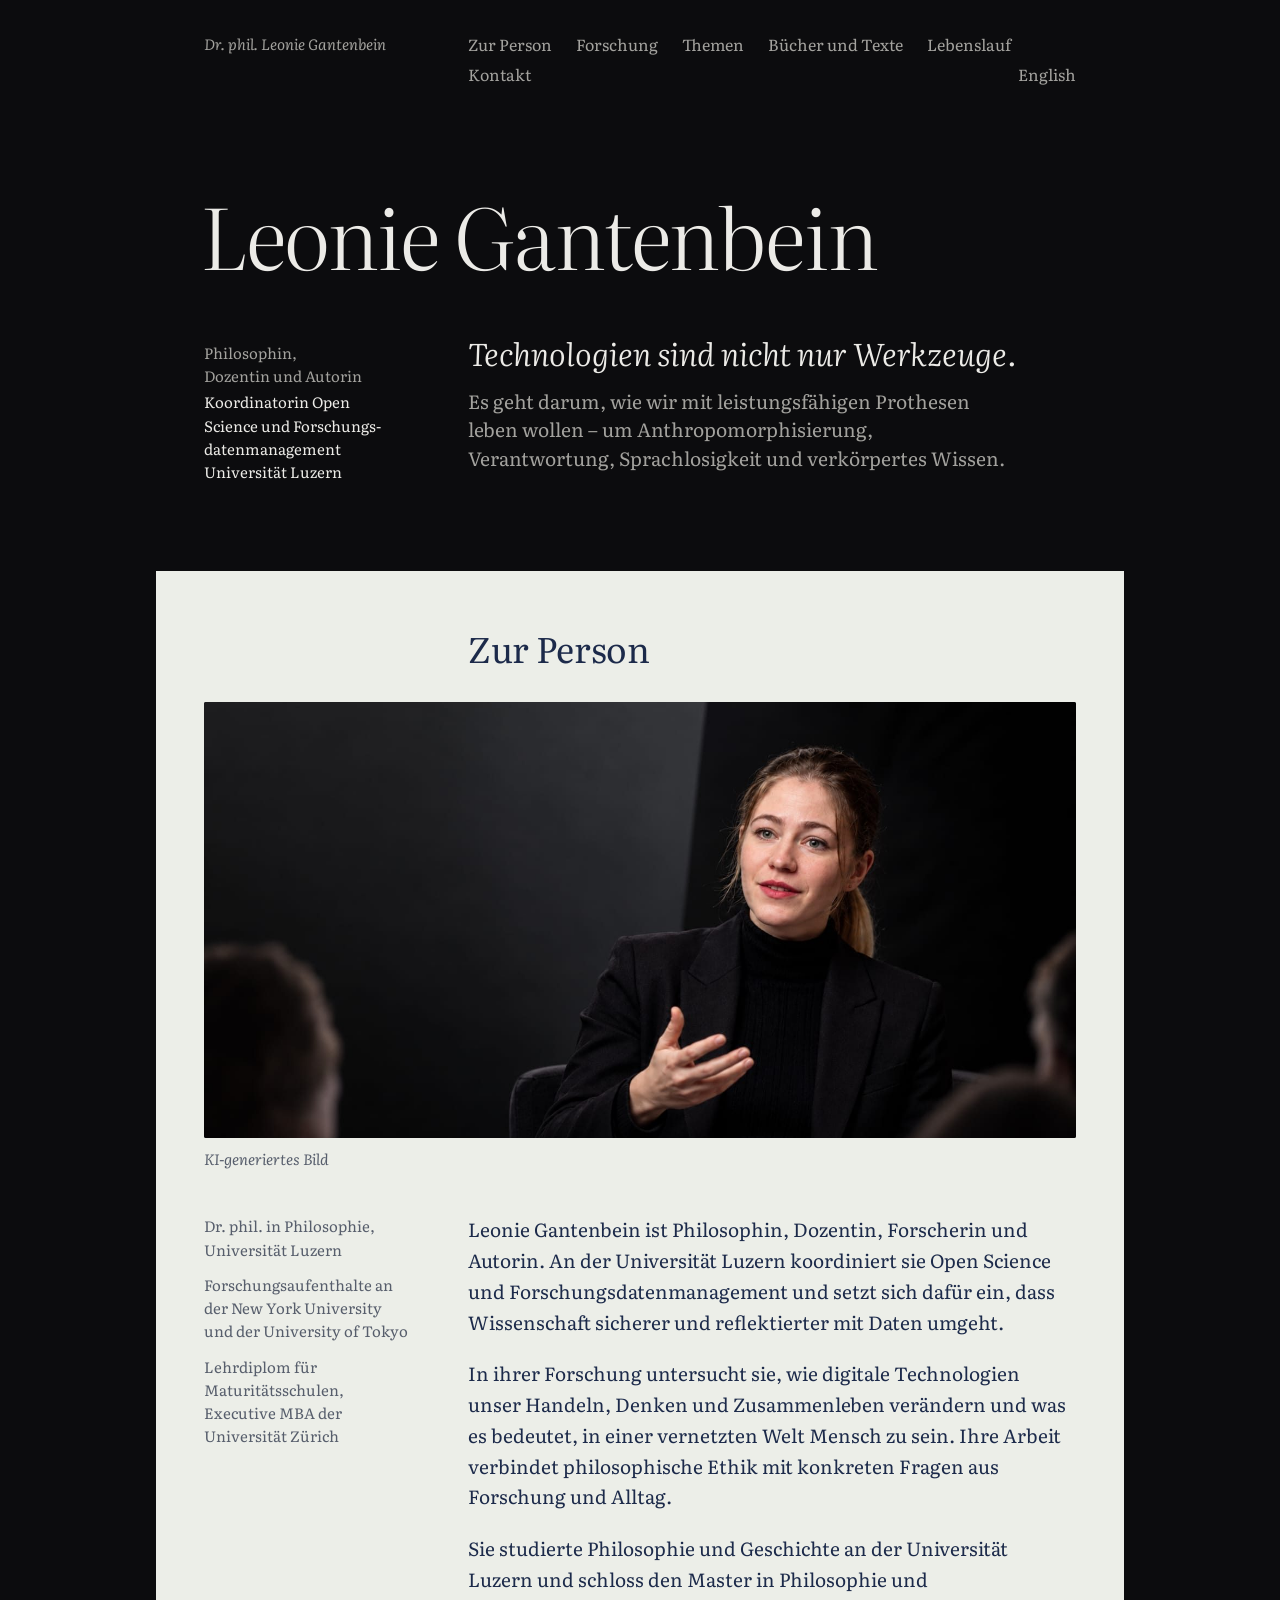
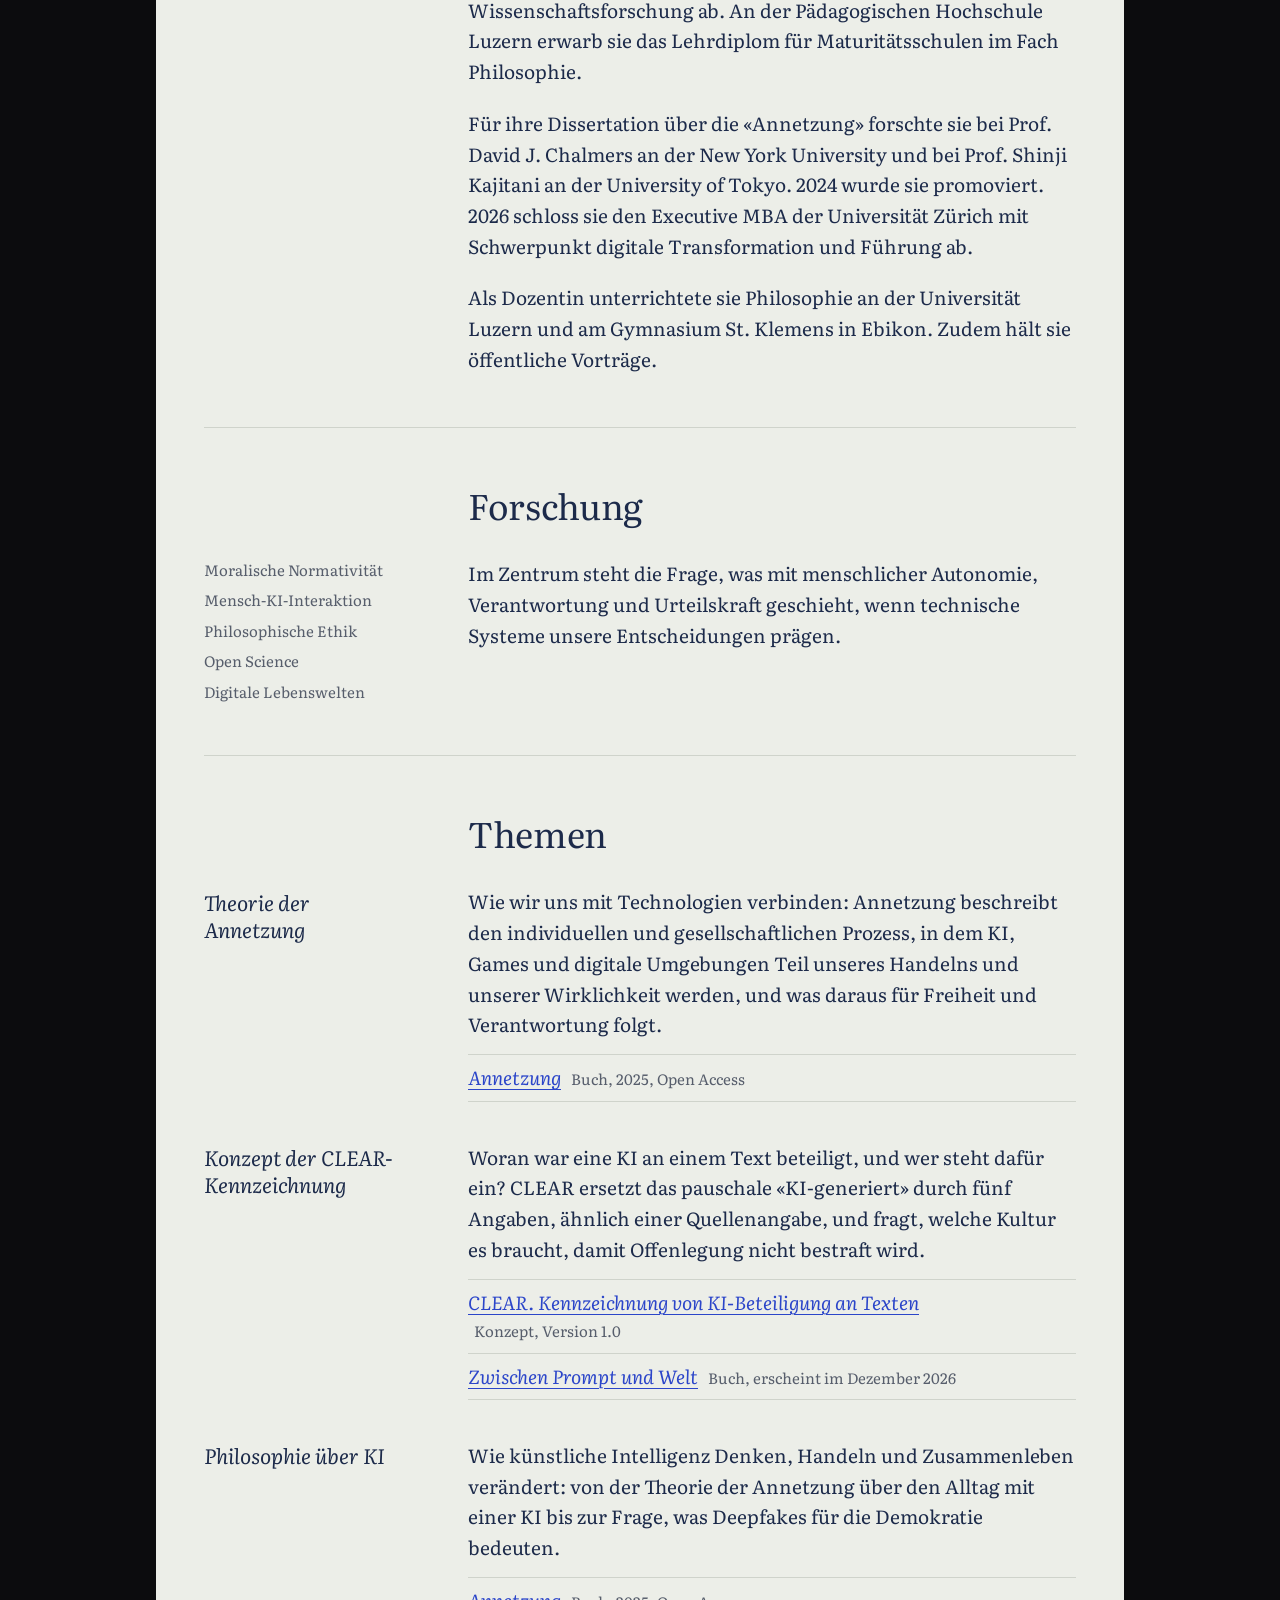
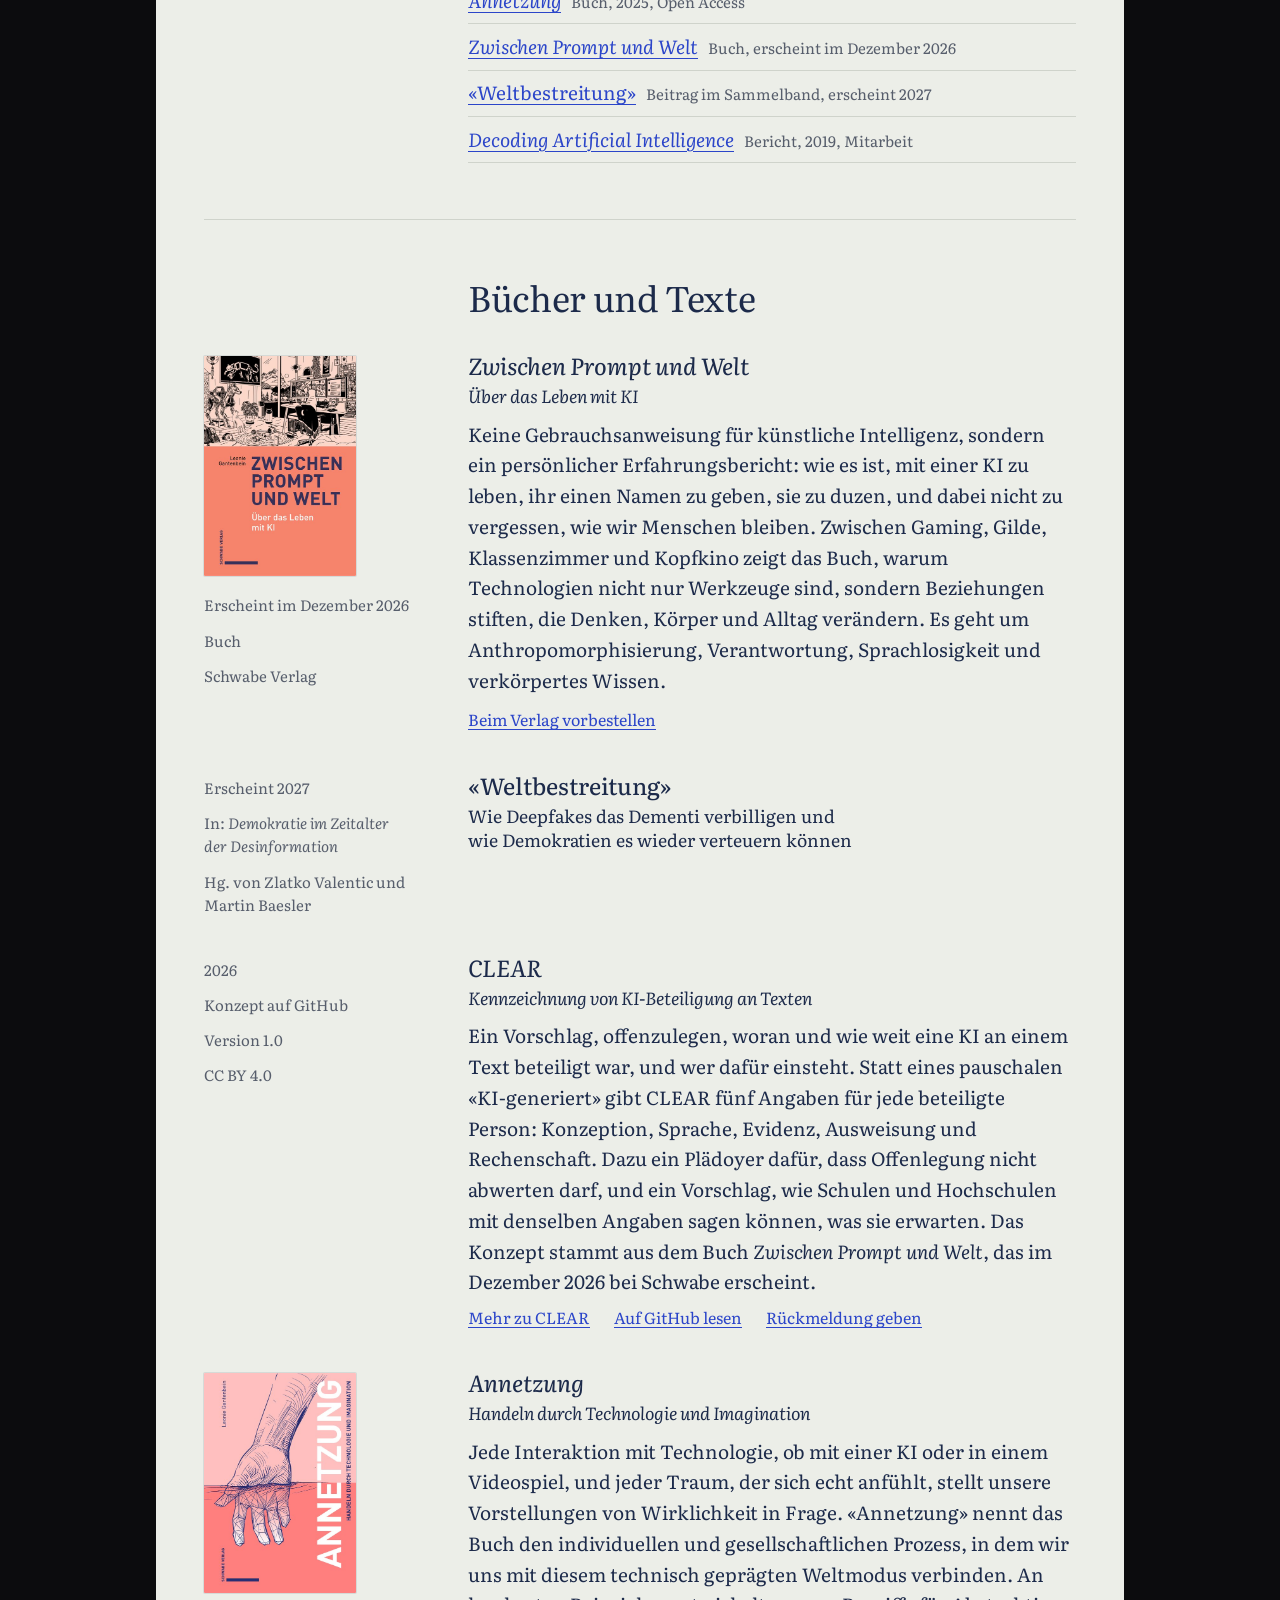
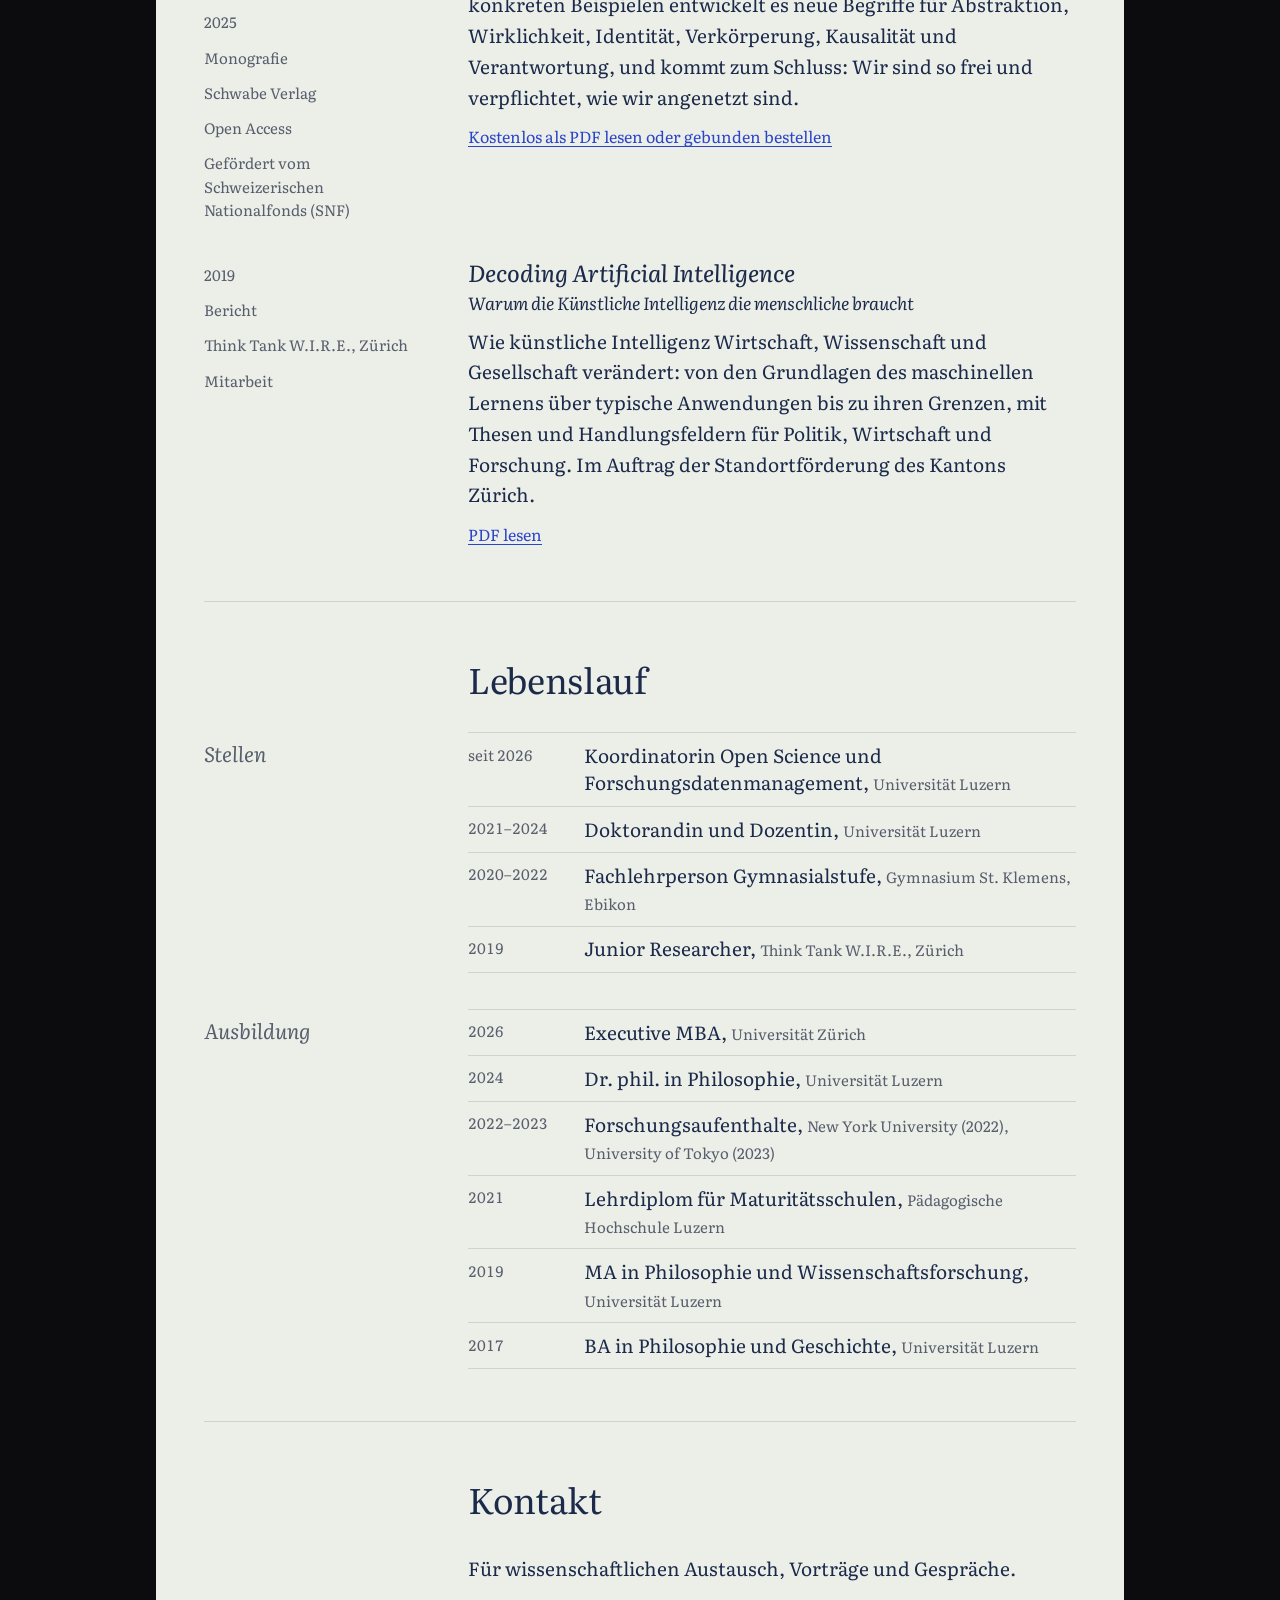
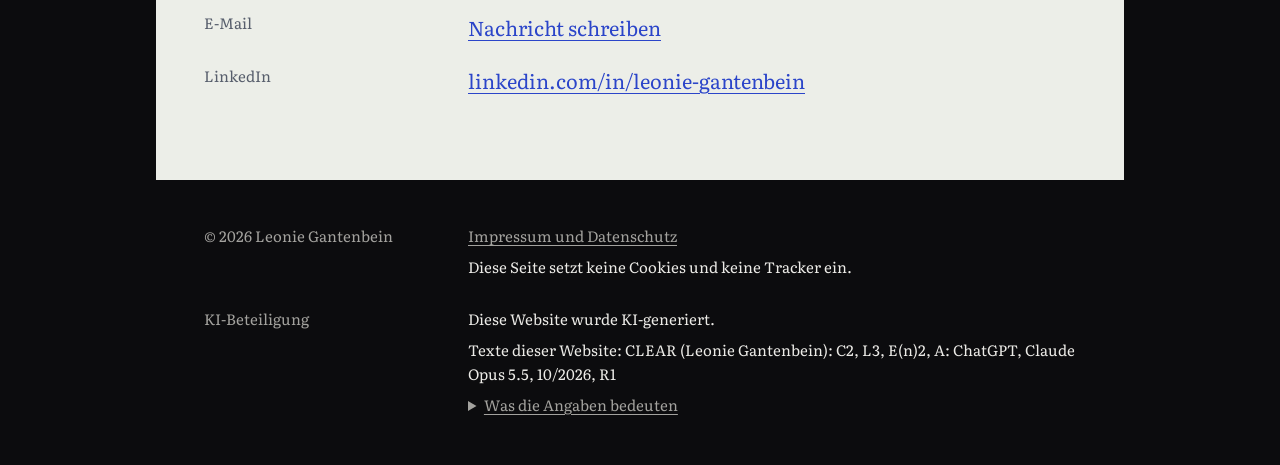
==== commit 3eaec8a5: "Add files via upload" ====
--- a/index.html
+++ b/index.html
@@ -11,12 +11,120 @@
   <meta property="og:title" content="Leonie Gantenbein – Philosophin, Dozentin und Autorin">
   <meta property="og:description" content="Philosophische Ethik, künstliche Intelligenz und digitales Leben.">
 
+  <link rel="canonical" href="https://leoniegantenbein.github.io/">
   <link rel="alternate" hreflang="de" href="https://leoniegantenbein.github.io/">
   <link rel="alternate" hreflang="en" href="https://leoniegantenbein.github.io/en/">
 
   <link rel="icon" href="data:image/svg+xml,%3Csvg xmlns='http://www.w3.org/2000/svg' viewBox='0 0 64 64'%3E%3Crect width='64' height='64' rx='10' fill='%231c2a4a'/%3E%3Ctext x='32' y='45' font-family='Georgia,serif' font-style='italic' font-size='38' text-anchor='middle' fill='%23eceee8'%3EL%3C/text%3E%3C/svg%3E">
   <link rel="preload" href="fonts/literata-latin-standard-normal.woff2" as="font" type="font/woff2" crossorigin>
   <link rel="stylesheet" href="style.css">
+
+  <script type="application/ld+json">
+{
+  "@context": "https://schema.org",
+  "@graph": [
+    {
+      "@type": "Person",
+      "@id": "https://leoniegantenbein.github.io/#person",
+      "name": "Leonie Gantenbein",
+      "honorificPrefix": "Dr. phil.",
+      "url": "https://leoniegantenbein.github.io/",
+      "description": "Philosophin, Dozentin und Autorin",
+      "jobTitle": "Koordinatorin Open Science und Forschungsdatenmanagement",
+      "worksFor": {
+        "@type": "CollegeOrUniversity",
+        "name": "Universität Luzern",
+        "url": "https://www.unilu.ch"
+      },
+      "alumniOf": [
+        {
+          "@type": "CollegeOrUniversity",
+          "name": "Universität Luzern"
+        },
+        {
+          "@type": "CollegeOrUniversity",
+          "name": "Universität Zürich"
+        }
+      ],
+      "knowsAbout": [
+        "Philosophie",
+        "Philosophie der künstlichen Intelligenz",
+        "Technikethik",
+        "Philosophie des Geistes",
+        "Annetzung",
+        "Open Science"
+      ],
+      "sameAs": [
+        "https://www.linkedin.com/in/leonie-gantenbein",
+        "https://github.com/LeonieGantenbein"
+      ]
+    },
+    {
+      "@type": "Book",
+      "name": "Annetzung. Handeln durch Technologie und Imagination",
+      "author": {
+        "@id": "https://leoniegantenbein.github.io/#person"
+      },
+      "publisher": {
+        "@type": "Organization",
+        "name": "Schwabe Verlag"
+      },
+      "datePublished": "2025-09-08",
+      "inLanguage": "de",
+      "isbn": "978-3-7965-5359-2",
+      "numberOfPages": 386,
+      "isAccessibleForFree": true,
+      "url": "https://www.schwabe.ch/produkt/leonie-gantenbein-annetzung-9783796553592-t-13449",
+      "sameAs": [
+        "https://doi.org/10.24894/978-3-7965-5360-8"
+      ],
+      "funder": {
+        "@type": "Organization",
+        "name": "Schweizerischer Nationalfonds (SNF)",
+        "url": "https://www.snf.ch"
+      }
+    },
+    {
+      "@type": "Book",
+      "name": "Zwischen Prompt und Welt. Über das Leben mit KI",
+      "author": {
+        "@id": "https://leoniegantenbein.github.io/#person"
+      },
+      "publisher": {
+        "@type": "Organization",
+        "name": "Schwabe Verlag"
+      },
+      "datePublished": "2026-12-14",
+      "inLanguage": "de",
+      "isbn": "978-3-7965-5632-6",
+      "numberOfPages": 160,
+      "url": "https://www.schwabe.ch/produkt/leonie-gantenbein-zwischen-prompt-und-welt-9783796556333-t-20562"
+    },
+    {
+      "@type": "CreativeWork",
+      "@id": "https://leoniegantenbein.github.io/clear.html#clear",
+      "name": "CLEAR – Kennzeichnung von KI-Beteiligung an Texten",
+      "url": "https://leoniegantenbein.github.io/clear.html",
+      "author": {
+        "@id": "https://leoniegantenbein.github.io/#person"
+      },
+      "license": "https://creativecommons.org/licenses/by/4.0/"
+    },
+    {
+      "@type": "WebSite",
+      "name": "Leonie Gantenbein",
+      "url": "https://leoniegantenbein.github.io/",
+      "inLanguage": [
+        "de",
+        "en"
+      ],
+      "author": {
+        "@id": "https://leoniegantenbein.github.io/#person"
+      }
+    }
+  ]
+}
+  </script>
 </head>
 
 <!--
@@ -94,10 +202,10 @@
           </aside>
           <div class="text prosa">
             <p>Leonie Gantenbein ist Philosophin, Dozentin, Forscherin und Autorin. An der Universität Luzern koordiniert sie Open Science und Forschungsdatenmanagement und setzt sich dafür ein, dass Wissenschaft sicherer und reflektierter mit Daten umgeht.</p>
-            <p>In ihrer Forschung untersucht sie, wie digitale Technologien unser Handeln, Denken und Zusammenleben verändern und was es bedeutet, in einer vernetzten Welt Mensch zu sein. Wie verändern KI und virtuelle Welten unsere Erfahrungen, unsere moralischen Entscheidungen und unsere Vorstellungen von Wirklichkeit? Ihre Arbeit verbindet philosophische Ethik mit konkreten Fragen aus Forschung und Alltag.</p>
+            <p>In ihrer Forschung untersucht sie, wie digitale Technologien unser Handeln, Denken und Zusammenleben verändern und was es bedeutet, in einer vernetzten Welt Mensch zu sein. Ihre Arbeit verbindet philosophische Ethik mit konkreten Fragen aus Forschung und Alltag.</p>
             <p>Sie studierte Philosophie und Geschichte an der Universität Luzern und schloss den Master in Philosophie und Wissenschaftsforschung ab. An der Pädagogischen Hochschule Luzern erwarb sie das Lehrdiplom für Maturitätsschulen im Fach Philosophie.</p>
-            <p>Ihre Dissertation über die «Annetzung» verfolgte sie in einem selbst konzipierten, von einer Stiftung finanzierten Projekt, mit Forschungsaufenthalten bei Prof. David J. Chalmers an der New York University und bei Prof. Shinji Kajitani an der University of Tokyo. 2024 wurde sie promoviert. 2026 schloss sie den Executive MBA der Universität Zürich mit Schwerpunkt digitale Transformation und Führung ab.</p>
-            <p>Als Dozentin unterrichtete sie Philosophie an der Universität Luzern und am Gymnasium St. Klemens in Ebikon. Seit 2025 gibt sie mit dem THY AI LAB Workshops zu künstlicher Intelligenz für Studierende, Lehrpersonen und Eltern.</p>
+            <p>Für ihre Dissertation über die «Annetzung» forschte sie bei Prof. David J. Chalmers an der New York University und bei Prof. Shinji Kajitani an der University of Tokyo. 2024 wurde sie promoviert. 2026 schloss sie den Executive MBA der Universität Zürich mit Schwerpunkt digitale Transformation und Führung ab.</p>
+            <p>Als Dozentin unterrichtete sie Philosophie an der Universität Luzern und am Gymnasium St. Klemens in Ebikon. Zudem hält sie öffentliche Vorträge.</p>
           </div>
         </div>
       </section>
@@ -151,7 +259,7 @@
           <div class="text">
             <p class="thema__text">Woran war eine KI an einem Text beteiligt, und wer steht dafür ein? CLEAR ersetzt das pauschale «KI-generiert» durch fünf Angaben, ähnlich einer Quellenangabe, und fragt, welche Kultur es braucht, damit Offenlegung nicht bestraft wird.</p>
             <ul class="thema__verweise">
-              <li><a href="https://github.com/LeonieGantenbein/clear-kennzeichnung"><cite>CLEAR. Kennzeichnung von KI-Beteiligung an Texten</cite></a> <span class="thema__art">auf GitHub, Version 1.0</span></li>
+              <li><a href="clear.html"><cite>CLEAR. Kennzeichnung von KI-Beteiligung an Texten</cite></a> <span class="thema__art">Konzept, Version 1.0</span></li>
               <li><a href="#zwischen-prompt-und-welt"><cite>Zwischen Prompt und Welt</cite></a> <span class="thema__art">Buch, erscheint im Dezember 2026</span></li>
             </ul>
           </div>
@@ -227,6 +335,7 @@
             </h3>
             <p class="eintrag__text">Ein Vorschlag, offenzulegen, woran und wie weit eine KI an einem Text beteiligt war, und wer dafür einsteht. Statt eines pauschalen «KI-generiert» gibt CLEAR fünf Angaben für jede beteiligte Person: Konzeption, Sprache, Evidenz, Ausweisung und Rechenschaft. Dazu ein Plädoyer dafür, dass Offenlegung nicht abwerten darf, und ein Vorschlag, wie Schulen und Hochschulen mit denselben Angaben sagen können, was sie erwarten. Das Konzept stammt aus dem Buch <cite>Zwischen Prompt und Welt</cite>, das im Dezember 2026 bei Schwabe erscheint.</p>
             <p class="eintrag__links">
+              <a class="eintrag__link" href="clear.html">Mehr zu CLEAR</a>
               <a class="eintrag__link" href="https://github.com/LeonieGantenbein/clear-kennzeichnung">Auf GitHub lesen</a>
               <a class="eintrag__link" href="https://github.com/LeonieGantenbein/clear-kennzeichnung/issues">Rückmeldung geben</a>
             </p>
@@ -243,6 +352,7 @@
             <p>Monografie</p>
             <p>Schwabe Verlag</p>
             <p>Open Access</p>
+            <p>Gefördert vom Schweizerischen Nationalfonds (SNF)</p>
           </div>
           <div class="text">
             <h3 class="eintrag__titel">
@@ -281,23 +391,19 @@
           <ol class="cv__liste text">
             <li>
               <span class="cv__zeit">seit 2026</span>
-              <span class="cv__eintrag"><span class="cv__was">Koordinatorin Open Science und Forschungsdatenmanagement</span>, <span class="cv__wo">Universität Luzern</span></span>
-            </li>
-            <li>
-              <span class="cv__zeit">seit 2025</span>
-              <span class="cv__eintrag"><span class="cv__was">Gründerin</span>, <span class="cv__wo">THY AI LAB</span></span>
+              <span class="cv__eintrag"><span class="cv__was">Koordinatorin Open Science und Forschungsdatenmanagement</span><span class="cv__komma">, </span><span class="cv__wo">Universität Luzern</span></span>
             </li>
             <li>
               <span class="cv__zeit">2021–2024</span>
-              <span class="cv__eintrag"><span class="cv__was">Doktorandin und Dozentin</span>, <span class="cv__wo">Universität Luzern</span></span>
+              <span class="cv__eintrag"><span class="cv__was">Doktorandin und Dozentin</span><span class="cv__komma">, </span><span class="cv__wo">Universität Luzern</span></span>
             </li>
             <li>
               <span class="cv__zeit">2020–2022</span>
-              <span class="cv__eintrag"><span class="cv__was">Fachlehrperson Gymnasialstufe</span>, <span class="cv__wo">Gymnasium St. Klemens, Ebikon</span></span>
+              <span class="cv__eintrag"><span class="cv__was">Fachlehrperson Gymnasialstufe</span><span class="cv__komma">, </span><span class="cv__wo">Gymnasium St. Klemens, Ebikon</span></span>
             </li>
             <li>
               <span class="cv__zeit">2019</span>
-              <span class="cv__eintrag"><span class="cv__was">Junior Researcher</span>, <span class="cv__wo">Think Tank W.I.R.E., Zürich</span></span>
+              <span class="cv__eintrag"><span class="cv__was">Junior Researcher</span><span class="cv__komma">, </span><span class="cv__wo">Think Tank W.I.R.E., Zürich</span></span>
             </li>
           </ol>
         </div>
@@ -307,27 +413,27 @@
           <ol class="cv__liste text">
             <li>
               <span class="cv__zeit">2026</span>
-              <span class="cv__eintrag"><span class="cv__was">Executive MBA</span>, <span class="cv__wo">Universität Zürich</span></span>
+              <span class="cv__eintrag"><span class="cv__was">Executive MBA</span><span class="cv__komma">, </span><span class="cv__wo">Universität Zürich</span></span>
             </li>
             <li>
               <span class="cv__zeit">2024</span>
-              <span class="cv__eintrag"><span class="cv__was">Dr. phil. in Philosophie</span>, <span class="cv__wo">Universität Luzern</span></span>
+              <span class="cv__eintrag"><span class="cv__was">Dr. phil. in Philosophie</span><span class="cv__komma">, </span><span class="cv__wo">Universität Luzern</span></span>
             </li>
             <li>
               <span class="cv__zeit">2022–2023</span>
-              <span class="cv__eintrag"><span class="cv__was">Forschungsaufenthalte</span>, <span class="cv__wo">New York University (2022), University of Tokyo (2023)</span></span>
+              <span class="cv__eintrag"><span class="cv__was">Forschungsaufenthalte</span><span class="cv__komma">, </span><span class="cv__wo">New York University (2022), University of Tokyo (2023)</span></span>
             </li>
             <li>
               <span class="cv__zeit">2021</span>
-              <span class="cv__eintrag"><span class="cv__was">Lehrdiplom für Maturitätsschulen</span>, <span class="cv__wo">Pädagogische Hochschule Luzern</span></span>
+              <span class="cv__eintrag"><span class="cv__was">Lehrdiplom für Maturitätsschulen</span><span class="cv__komma">, </span><span class="cv__wo">Pädagogische Hochschule Luzern</span></span>
             </li>
             <li>
               <span class="cv__zeit">2019</span>
-              <span class="cv__eintrag"><span class="cv__was">MA in Philosophie und Wissenschaftsforschung</span>, <span class="cv__wo">Universität Luzern</span></span>
+              <span class="cv__eintrag"><span class="cv__was">MA in Philosophie und Wissenschaftsforschung</span><span class="cv__komma">, </span><span class="cv__wo">Universität Luzern</span></span>
             </li>
             <li>
               <span class="cv__zeit">2017</span>
-              <span class="cv__eintrag"><span class="cv__was">BA in Philosophie und Geschichte</span>, <span class="cv__wo">Universität Luzern</span></span>
+              <span class="cv__eintrag"><span class="cv__was">BA in Philosophie und Geschichte</span><span class="cv__komma">, </span><span class="cv__wo">Universität Luzern</span></span>
             </li>
           </ol>
         </div>
--- a/style.css
+++ b/style.css
@@ -50,25 +50,9 @@
   --spalte: 38rem;    /* Breite der Textspalte */
   --abstand: 3.5rem;  /* Abstand zwischen Rand und Text */
 
-  color-scheme: light dark;
-}
-
-@media (prefers-color-scheme: dark) {
-  :root:not([data-theme="light"]) {
-    --papier: #121828;
-    --tinte: #e3e6ed;
-    --graphit: #9ca3b4;
-    --markierung: #9fb1ff;
-    --linie: #2a334c;
-  }
-}
-:root[data-theme="dark"] {
-  --papier: #121828;
-  --tinte: #e3e6ed;
-  --graphit: #9ca3b4;
-  --markierung: #9fb1ff;
-  --linie: #2a334c;
-}
+  color-scheme: dark;   /* Rahmen ist immer schwarz, das Blatt immer hell */
+}
+
 
 /* ------------------------------------------------------------
    Grundlagen
@@ -183,7 +167,7 @@
 }
 
 .eroeffnung__name {
-  font-size: clamp(2.6rem, 7vw, 5.25rem);
+  font-size: clamp(2.35rem, 7vw, 5.25rem);
   font-weight: 300;
   line-height: 1;
   letter-spacing: -0.02em;
@@ -497,8 +481,20 @@
   .raster > .rand,
   .raster > .text { grid-column: 1; }
 
-  .kopf { padding-top: 1.25rem; }
-  .kopf__nav { margin-top: 0.5rem; }
+  /* Kopf auf dem Handy: Name links, Sprache rechts, darunter das Menü in zwei sauberen Spalten */
+  .kopf { position: relative; padding-top: 1.25rem; }
+  .kopf__nav { margin-top: 0.85rem; }
+  .kopf__nav ul {
+    display: grid;
+    grid-template-columns: 1fr 1fr;
+    gap: 0.45rem 1.25rem;
+  }
+  .kopf__sprache {
+    position: absolute;
+    top: 1.25rem;
+    right: 0;
+    margin: 0;
+  }
 
   .eroeffnung .raster { row-gap: 1.25rem; }
   .eroeffnung__rolle { padding-top: 0; }
@@ -531,6 +527,7 @@
   .cv__titel { margin-bottom: 0.4rem; padding-top: 0; font-size: 1.35rem; }
   .cv__liste li { grid-template-columns: 5.25rem minmax(0, 1fr); column-gap: 0.75rem; }
   .cv__wo { display: block; }
+  .cv__komma { display: none; }
   .kontakt .text { font-size: 1.125rem; }
 
   .fuss { row-gap: 0.3rem; }
@@ -582,7 +579,7 @@
 @media (max-width: 40rem) {
   .seite {
     --blatt-rand: 1rem;
-    padding: 0 1.375rem;
+    padding: 0 1.75rem;   /* 12px schwarzer Rand + 16px Abstand im Blatt */
   }
   .blatt { padding-bottom: 2rem; }
 }
@@ -598,3 +595,64 @@
   body { background: #fff; color: #000; }
   a { color: inherit; }
 }
+
+/* ------------------------------------------------------------
+   Dokumentseite (CLEAR)
+------------------------------------------------------------ */
+.dokument h1 { margin-bottom: 0.75rem; }
+.dokument__untertitel {
+  display: block;
+  margin-top: 0.5rem;
+  font-size: clamp(1.25rem, 2.6vw, 1.6rem);
+  font-style: italic;
+  font-weight: 400;
+  letter-spacing: 0;
+  line-height: 1.3;
+}
+.dokument__achsen { color: var(--graphit); margin-top: 1.25rem; }
+.prosa .dokument__byline { color: var(--graphit); font-size: 0.9375rem; margin-top: 0.25rem; }
+.dokument__notiz {
+  margin: 1.5rem 0 0.5rem;
+  padding: 1rem 1.25rem;
+  border-left: 2px solid var(--tinte);
+  background: rgba(28, 42, 74, 0.05);
+}
+.dokument__label { font-size: 0.9375rem; color: var(--graphit); margin-bottom: 0.35rem; }
+.dokument pre {
+  margin: 0 0 1.1em;
+  padding: 0.75rem 1rem;
+  overflow-x: auto;
+  background: rgba(28, 42, 74, 0.06);
+  border-radius: 2px;
+  font-size: 0.875rem;
+  line-height: 1.5;
+  white-space: pre-wrap;
+}
+.dokument code { font-family: ui-monospace, "SF Mono", Menlo, Consolas, monospace; }
+.dokument__zitat { font-size: 1rem; }
+
+.tabelle { overflow-x: auto; margin: 0.5rem 0 1.25rem; }
+.tabelle table {
+  width: 100%;
+  border-collapse: collapse;
+  font-size: 0.9375rem;
+  line-height: 1.45;
+}
+.tabelle th, .tabelle td {
+  text-align: left;
+  vertical-align: top;
+  padding: 0.6rem 0.75rem 0.6rem 0;
+  border-top: 1px solid var(--linie);
+}
+.tabelle thead th { color: var(--graphit); font-weight: 400; border-top: 0; }
+.tabelle tbody tr:last-child > * { border-bottom: 1px solid var(--linie); }
+.tabelle tbody th { font-weight: 400; white-space: nowrap; }
+@media (max-width: 40rem) {
+  /* Auf dem Handy wird jede Tabellenzeile zu einem kleinen Block */
+  .tabelle thead { display: none; }
+  .tabelle tr { display: block; padding: 0.7rem 0; border-top: 1px solid var(--linie); }
+  .tabelle tbody tr:last-child { border-bottom: 1px solid var(--linie); }
+  .tabelle th, .tabelle td, .tabelle tbody tr:last-child > * { display: block; padding: 0; border: 0; }
+  .tabelle tbody th { white-space: normal; }
+  .tabelle td:nth-child(2) { color: var(--graphit); }
+}
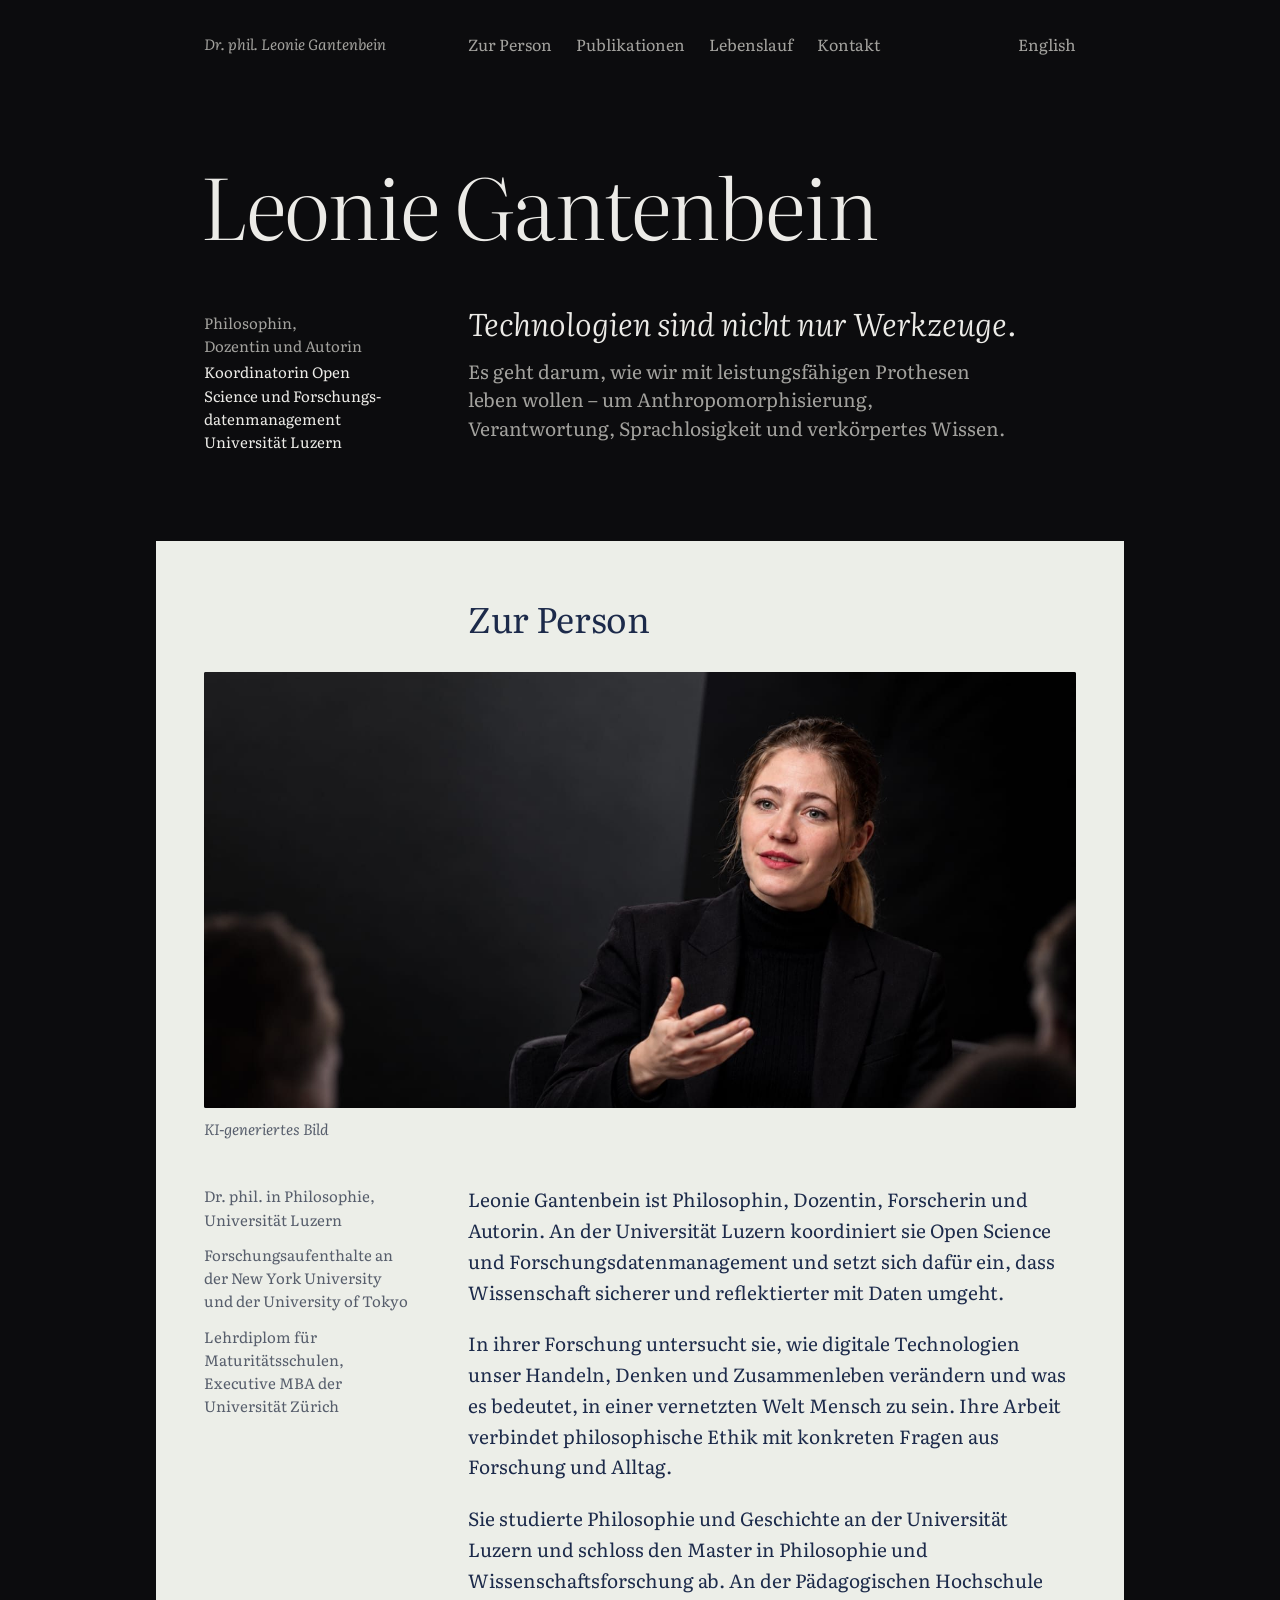
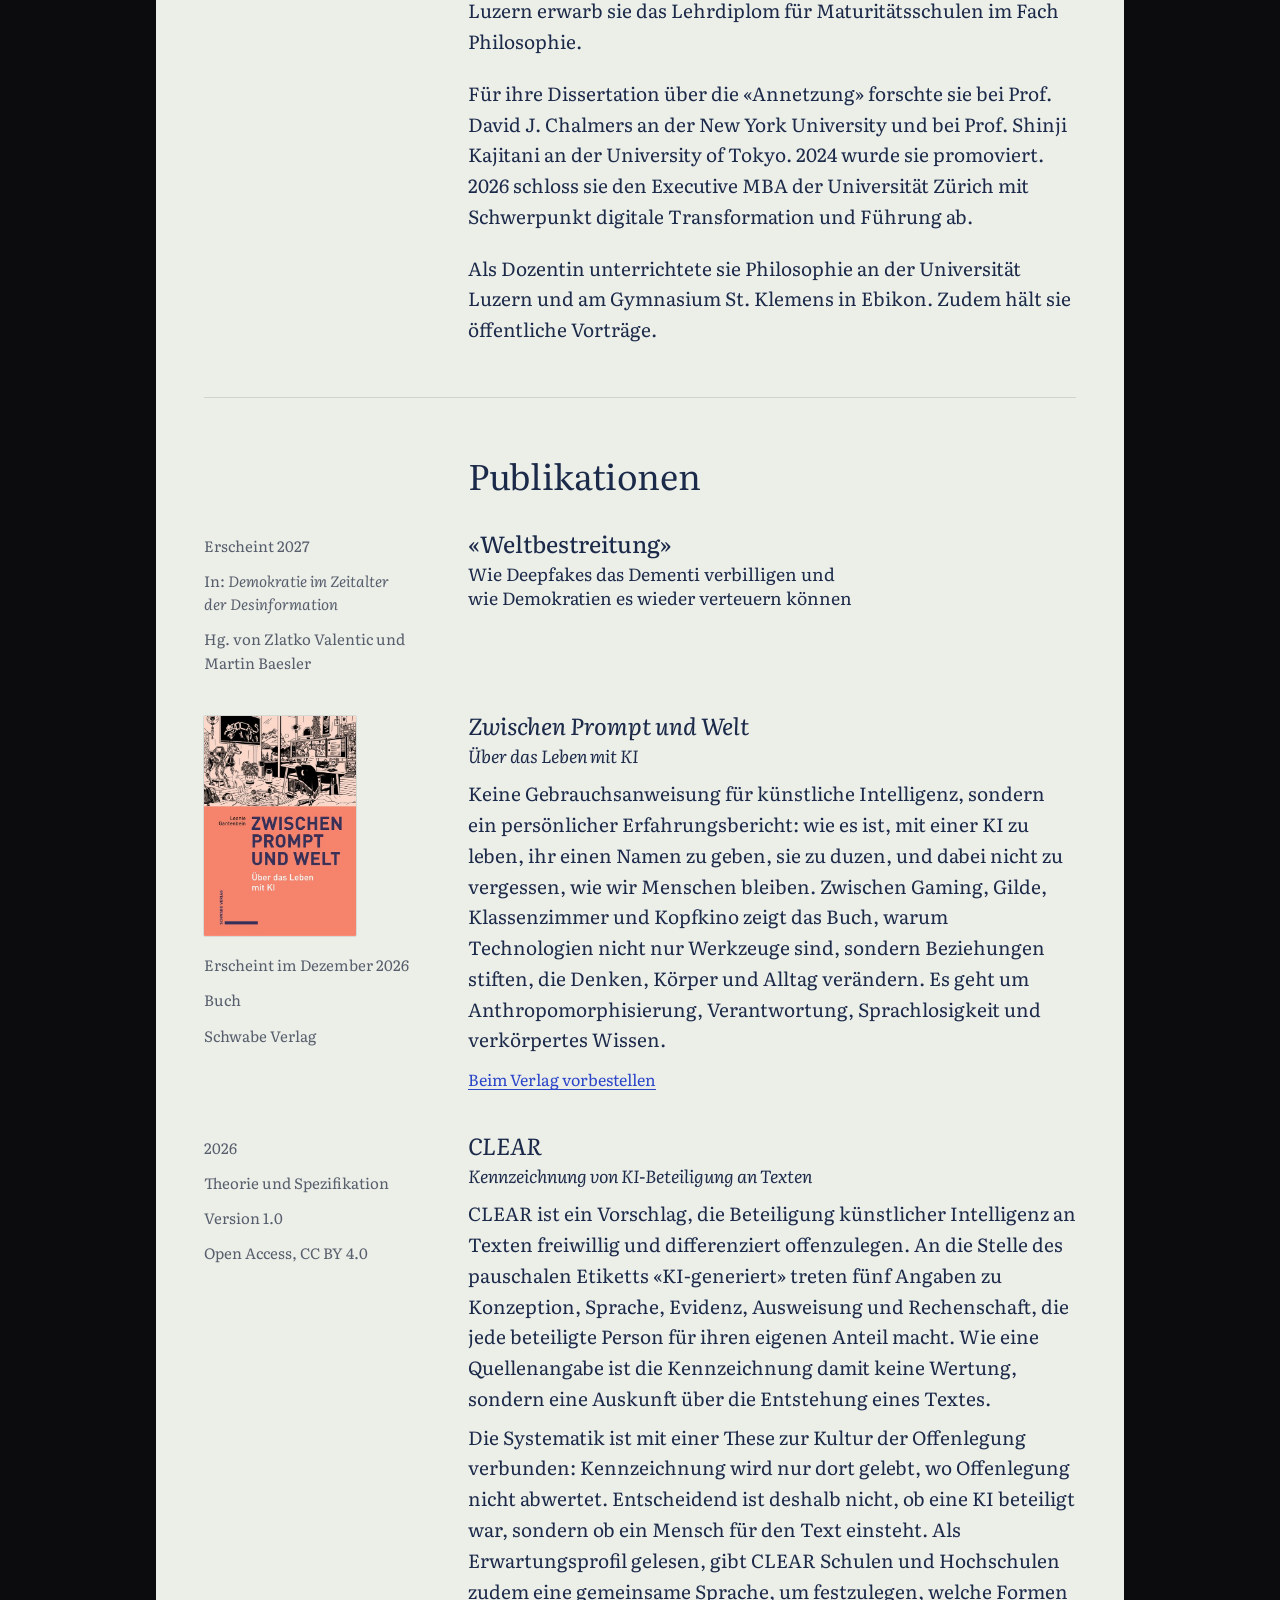
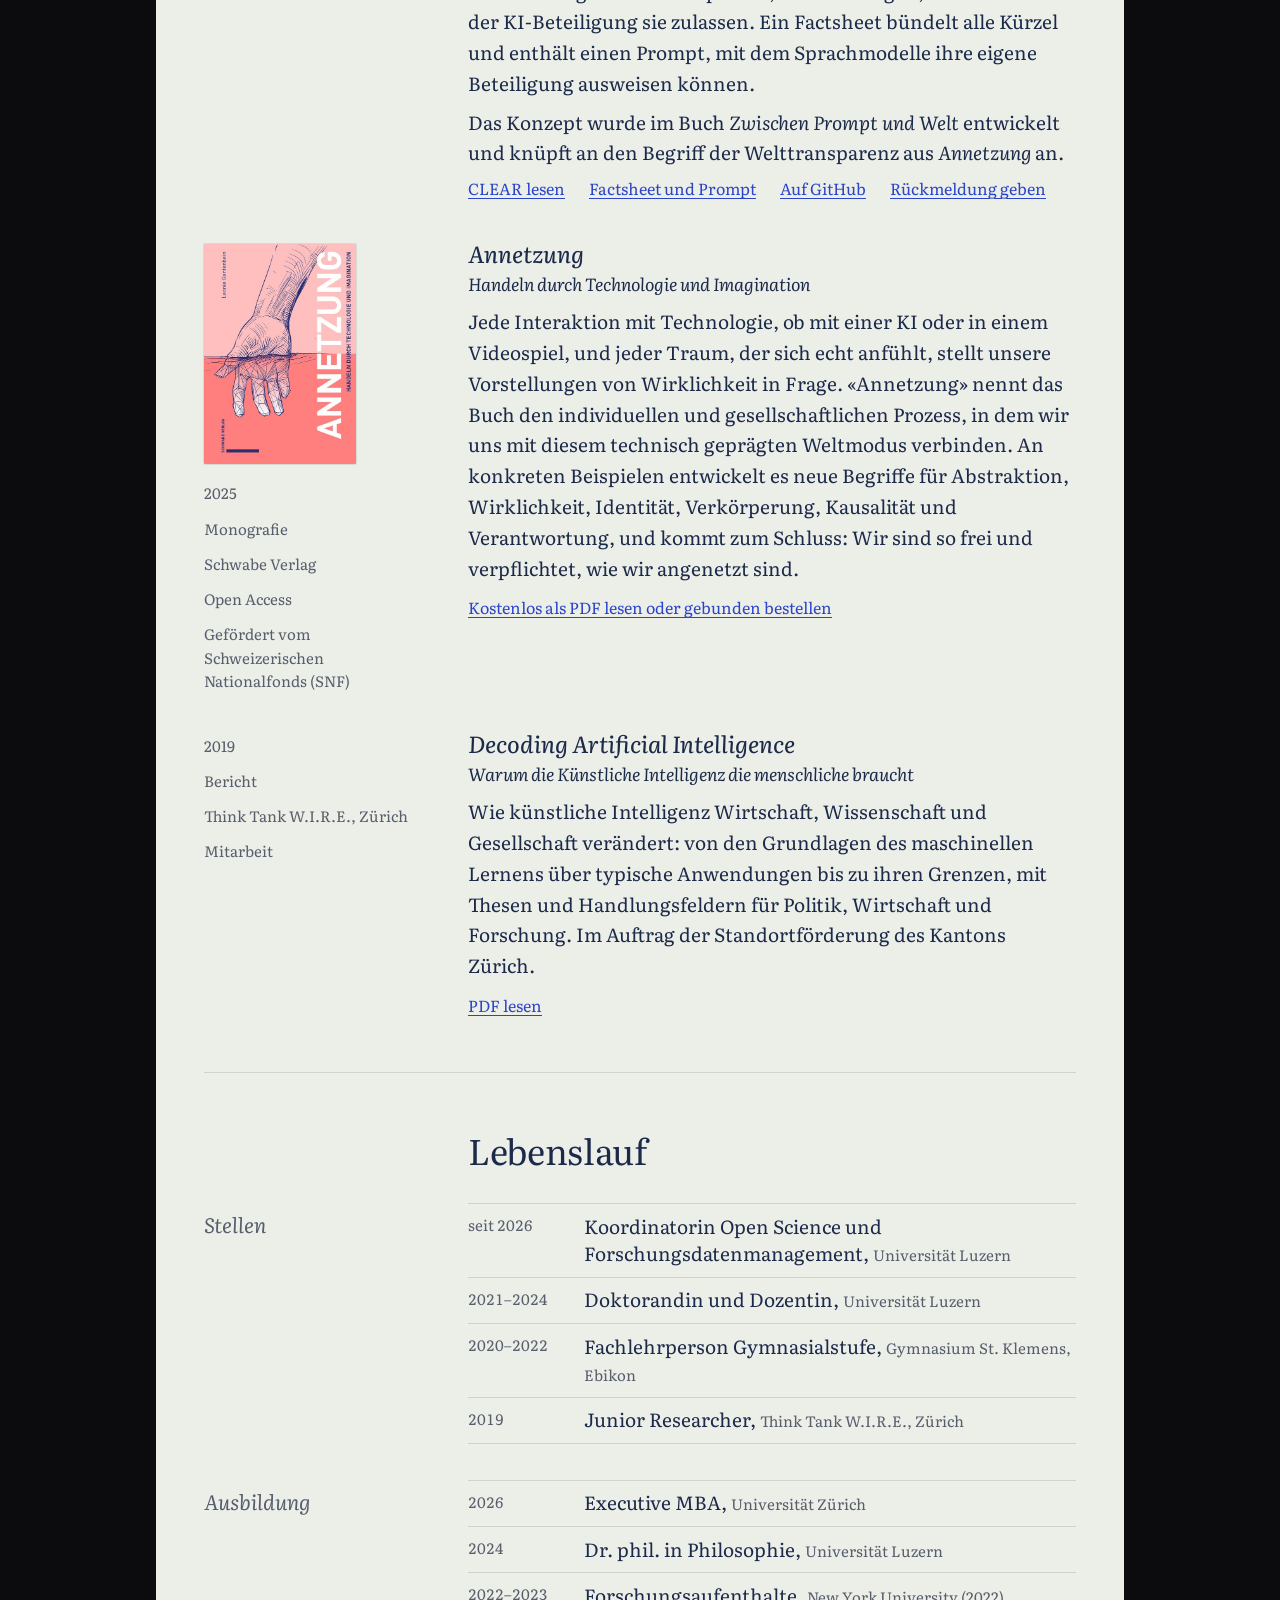
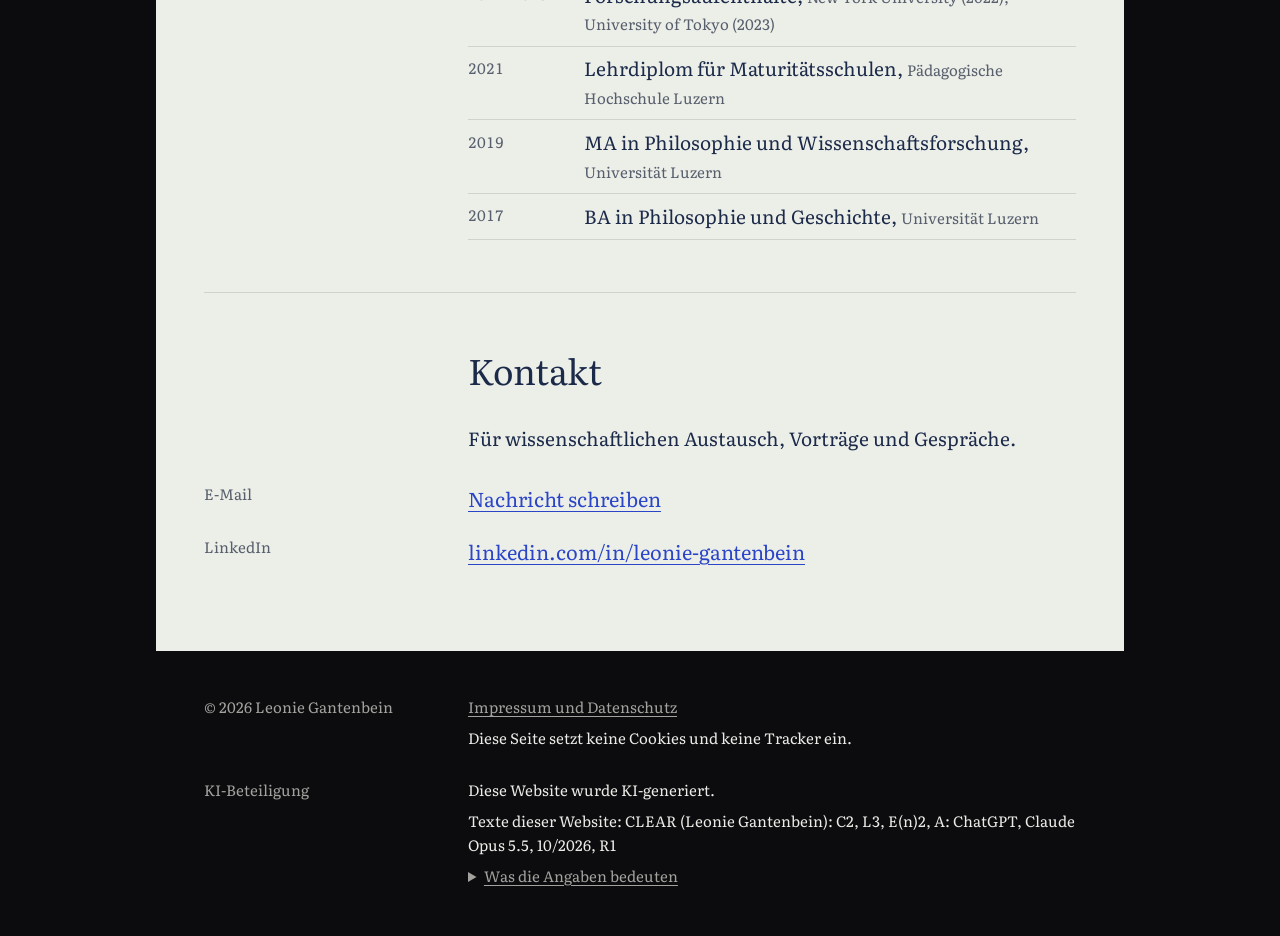
==== commit 281bff5b: "Add files via upload" ====
--- a/index.html
+++ b/index.html
@@ -131,7 +131,7 @@
   Die englische Fassung liegt in en/index.html. Wenn du etwas änderst, ändere es in beiden Dateien.
 
   So passt du die Seite an:
-  Neue Titel und Themen ergänzt du, indem du einen ganzen <article> … </article>-Block
+  Neue Titel ergänzt du, indem du einen ganzen <article> … </article>-Block
   kopierst und anpasst. Die Schritte stehen in der README.md.
 -->
 
@@ -145,9 +145,7 @@
       <nav class="kopf__nav text" aria-label="Hauptnavigation">
         <ul>
           <li><a href="#zur-person">Zur Person</a></li>
-          <li><a href="#forschung">Forschung</a></li>
-          <li><a href="#themen">Themen</a></li>
-          <li><a href="#buecher">Bücher und Texte</a></li>
+          <li><a href="#publikationen">Publikationen</a></li>
           <li><a href="#lebenslauf">Lebenslauf</a></li>
           <li><a href="#kontakt">Kontakt</a></li>
           <li class="kopf__sprache"><a href="en/" lang="en" hreflang="en">English</a></li>
@@ -210,80 +208,25 @@
         </div>
       </section>
 
-      <!-- Forschung -->
-      <section class="abschnitt" id="forschung" aria-labelledby="titel-forschung">
-        <div class="raster">
-          <h2 class="abschnitt__titel text" id="titel-forschung">Forschung</h2>
-        </div>
-        <div class="raster">
-          <aside class="rand" aria-label="Schwerpunkte">
-            <ul class="rand__liste">
-              <li>Moralische Normativität</li>
-              <li>Mensch-KI-Interaktion</li>
-              <li>Philosophische Ethik</li>
-              <li>Open Science</li>
-              <li>Digitale Lebenswelten</li>
-            </ul>
-          </aside>
-          <div class="text prosa">
-            <p>Im Zentrum steht die Frage, was mit menschlicher Autonomie, Verantwortung und Urteilskraft geschieht, wenn technische Systeme unsere Entscheidungen prägen.</p>
-          </div>
-        </div>
-      </section>
-
-      <!-- Themen -->
-      <section class="abschnitt" id="themen" aria-labelledby="titel-themen">
-        <div class="raster">
-          <h2 class="abschnitt__titel text" id="titel-themen">Themen</h2>
-        </div>
-
-        <!-- Neues Thema ergänzen: einen ganzen Block von <article class="thema raster"> bis </article>
-             kopieren, darunter einfügen und Titel, Text und Verweise anpassen.
-             Ein Verweis auf einen Text unter «Bücher und Texte» nutzt dessen Kennung (id):
-               #zwischen-prompt-und-welt   #weltbestreitung   #clear   #annetzung
-             Ein Verweis nach aussen (z. B. auf ein GitHub-Repository): die volle Adresse
-             als href="https://…" eintragen. -->
-
-        <article class="thema raster" id="thema-annetzung">
-          <h3 class="thema__titel">Theorie der Annetzung</h3>
-          <div class="text">
-            <p class="thema__text">Wie wir uns mit Technologien verbinden: Annetzung beschreibt den individuellen und gesellschaftlichen Prozess, in dem KI, Games und digitale Umgebungen Teil unseres Handelns und unserer Wirklichkeit werden, und was daraus für Freiheit und Verantwortung folgt.</p>
-            <ul class="thema__verweise">
-              <li><a href="#annetzung"><cite>Annetzung</cite></a> <span class="thema__art">Buch, 2025, Open Access</span></li>
-            </ul>
+      <!-- Publikationen, die neueste zuoberst -->
+      <section class="abschnitt" id="publikationen" aria-labelledby="titel-publikationen">
+        <div class="raster">
+          <h2 class="abschnitt__titel text" id="titel-publikationen">Publikationen</h2>
+        </div>
+
+        <article class="eintrag raster" id="weltbestreitung">
+          <div class="rand">
+            <p>Erscheint 2027</p>
+            <p>In: <cite>Demokratie im Zeitalter der Desinformation</cite></p>
+            <p>Hg. von Zlatko Valentic und Martin Baesler</p>
+          </div>
+          <div class="text">
+            <h3 class="eintrag__titel">
+              «Weltbestreitung»
+              <span class="eintrag__untertitel">Wie Deepfakes das Dementi verbilligen und wie Demokratien es wieder verteuern können</span>
+            </h3>
           </div>
         </article>
-
-        <article class="thema raster" id="thema-clear">
-          <h3 class="thema__titel">Konzept der CLEAR-Kennzeichnung</h3>
-          <div class="text">
-            <p class="thema__text">Woran war eine KI an einem Text beteiligt, und wer steht dafür ein? CLEAR ersetzt das pauschale «KI-generiert» durch fünf Angaben, ähnlich einer Quellenangabe, und fragt, welche Kultur es braucht, damit Offenlegung nicht bestraft wird.</p>
-            <ul class="thema__verweise">
-              <li><a href="clear.html"><cite>CLEAR. Kennzeichnung von KI-Beteiligung an Texten</cite></a> <span class="thema__art">Konzept, Version 1.0</span></li>
-              <li><a href="#zwischen-prompt-und-welt"><cite>Zwischen Prompt und Welt</cite></a> <span class="thema__art">Buch, erscheint im Dezember 2026</span></li>
-            </ul>
-          </div>
-        </article>
-
-        <article class="thema raster" id="thema-ki">
-          <h3 class="thema__titel">Philosophie über KI</h3>
-          <div class="text">
-            <p class="thema__text">Wie künstliche Intelligenz Denken, Handeln und Zusammenleben verändert: von der Theorie der Annetzung über den Alltag mit einer KI bis zur Frage, was Deepfakes für die Demokratie bedeuten.</p>
-            <ul class="thema__verweise">
-              <li><a href="#annetzung"><cite>Annetzung</cite></a> <span class="thema__art">Buch, 2025, Open Access</span></li>
-              <li><a href="#zwischen-prompt-und-welt"><cite>Zwischen Prompt und Welt</cite></a> <span class="thema__art">Buch, erscheint im Dezember 2026</span></li>
-              <li><a href="#weltbestreitung">«Weltbestreitung»</a> <span class="thema__art">Beitrag im Sammelband, erscheint 2027</span></li>
-              <li><a href="#decoding-ai"><cite>Decoding Artificial Intelligence</cite></a> <span class="thema__art">Bericht, 2019, Mitarbeit</span></li>
-            </ul>
-          </div>
-        </article>
-      </section>
-
-      <!-- Bücher und Texte -->
-      <section class="abschnitt" id="buecher" aria-labelledby="titel-buecher">
-        <div class="raster">
-          <h2 class="abschnitt__titel text" id="titel-buecher">Bücher und Texte</h2>
-        </div>
 
         <!-- Sobald das Buch erschienen ist (14. Dezember 2026):
              «Erscheint im Dezember 2026» durch «2026» ersetzen und «Beim Verlag vorbestellen»
@@ -308,35 +251,24 @@
           </div>
         </article>
 
-        <article class="eintrag raster" id="weltbestreitung">
-          <div class="rand">
-            <p>Erscheint 2027</p>
-            <p>In: <cite>Demokratie im Zeitalter der Desinformation</cite></p>
-            <p>Hg. von Zlatko Valentic und Martin Baesler</p>
-          </div>
-          <div class="text">
-            <h3 class="eintrag__titel">
-              «Weltbestreitung»
-              <span class="eintrag__untertitel">Wie Deepfakes das Dementi verbilligen und wie Demokratien es wieder verteuern können</span>
-            </h3>
-          </div>
-        </article>
-
         <article class="eintrag raster" id="clear">
           <div class="rand">
             <p>2026</p>
-            <p>Konzept auf GitHub</p>
+            <p>Theorie und Spezifikation</p>
             <p>Version 1.0</p>
-            <p>CC BY 4.0</p>
+            <p>Open Access, CC BY 4.0</p>
           </div>
           <div class="text">
             <h3 class="eintrag__titel">
               <cite>CLEAR <span class="eintrag__untertitel">Kennzeichnung von KI-Beteiligung an Texten</span></cite>
             </h3>
-            <p class="eintrag__text">Ein Vorschlag, offenzulegen, woran und wie weit eine KI an einem Text beteiligt war, und wer dafür einsteht. Statt eines pauschalen «KI-generiert» gibt CLEAR fünf Angaben für jede beteiligte Person: Konzeption, Sprache, Evidenz, Ausweisung und Rechenschaft. Dazu ein Plädoyer dafür, dass Offenlegung nicht abwerten darf, und ein Vorschlag, wie Schulen und Hochschulen mit denselben Angaben sagen können, was sie erwarten. Das Konzept stammt aus dem Buch <cite>Zwischen Prompt und Welt</cite>, das im Dezember 2026 bei Schwabe erscheint.</p>
+            <p class="eintrag__text">CLEAR ist ein Vorschlag, die Beteiligung künstlicher Intelligenz an Texten freiwillig und differenziert offenzulegen. An die Stelle des pauschalen Etiketts «KI-generiert» treten fünf Angaben zu Konzeption, Sprache, Evidenz, Ausweisung und Rechenschaft, die jede beteiligte Person für ihren eigenen Anteil macht. Wie eine Quellenangabe ist die Kennzeichnung damit keine Wertung, sondern eine Auskunft über die Entstehung eines Textes.</p>
+            <p class="eintrag__text">Die Systematik ist mit einer These zur Kultur der Offenlegung verbunden: Kennzeichnung wird nur dort gelebt, wo Offenlegung nicht abwertet. Entscheidend ist deshalb nicht, ob eine KI beteiligt war, sondern ob ein Mensch für den Text einsteht. Als Erwartungsprofil gelesen, gibt CLEAR Schulen und Hochschulen zudem eine gemeinsame Sprache, um festzulegen, welche Formen der KI-Beteiligung sie zulassen. Ein Factsheet bündelt alle Kürzel und enthält einen Prompt, mit dem Sprachmodelle ihre eigene Beteiligung ausweisen können.</p>
+            <p class="eintrag__text">Das Konzept wurde im Buch <cite>Zwischen Prompt und Welt</cite> entwickelt und knüpft an den Begriff der Welttransparenz aus <cite>Annetzung</cite> an.</p>
             <p class="eintrag__links">
-              <a class="eintrag__link" href="clear.html">Mehr zu CLEAR</a>
-              <a class="eintrag__link" href="https://github.com/LeonieGantenbein/clear-kennzeichnung">Auf GitHub lesen</a>
+              <a class="eintrag__link" href="clear.html">CLEAR lesen</a>
+              <a class="eintrag__link" href="clear.html#factsheet">Factsheet und Prompt</a>
+              <a class="eintrag__link" href="https://github.com/LeonieGantenbein/clear-kennzeichnung">Auf GitHub</a>
               <a class="eintrag__link" href="https://github.com/LeonieGantenbein/clear-kennzeichnung/issues">Rückmeldung geben</a>
             </p>
           </div>
@@ -486,7 +418,7 @@
           <dl class="clear-angabe__liste">
             <div>
               <dt>C2</dt>
-              <dd>Einzelne inhaltliche Teile hat eine KI ausgearbeitet, etwa die Beschreibungen der Bücher und Themen. Die Gedanken stammen aus Leonie Gantenbeins eigenen Texten.</dd>
+              <dd>Einzelne inhaltliche Teile hat eine KI ausgearbeitet, etwa die Beschreibungen der Publikationen. Die Gedanken stammen aus Leonie Gantenbeins eigenen Texten.</dd>
             </div>
             <div>
               <dt>L3</dt>
--- a/style.css
+++ b/style.css
@@ -656,3 +656,34 @@
   .tabelle tbody th { white-space: normal; }
   .tabelle td:nth-child(2) { color: var(--graphit); }
 }
+
+/* Factsheet */
+.dokument h3 { font-size: 1.2rem; font-weight: 450; margin: 2rem 0 0.6rem; }
+.tabelle__gruppe th {
+  padding-top: 1.1rem;
+  font-weight: 450;
+  color: var(--tinte);
+  white-space: normal !important;
+}
+.tabelle--kuerzel tbody th { width: 3.5rem; }
+.prompt { position: relative; }
+.prompt pre { padding-bottom: 3rem; }
+.prompt__knopf {
+  position: absolute;
+  right: 0.75rem;
+  bottom: 0.75rem;
+  font: inherit;
+  font-size: 0.875rem;
+  padding: 0.3rem 0.8rem;
+  color: var(--papier);
+  background: var(--tinte);
+  border: 0;
+  border-radius: 2px;
+  cursor: pointer;
+}
+.prompt__knopf:hover { background: var(--markierung); }
+.prompt__knopf:focus-visible { outline: 2px solid var(--markierung); outline-offset: 2px; }
+@media (max-width: 40rem) {
+  .tabelle--kuerzel tbody th { width: auto; }
+  .tabelle--kuerzel tr:not(.tabelle__gruppe) { display: grid; grid-template-columns: 2.75rem 1fr; gap: 0.75rem; padding: 0.5rem 0; }
+}
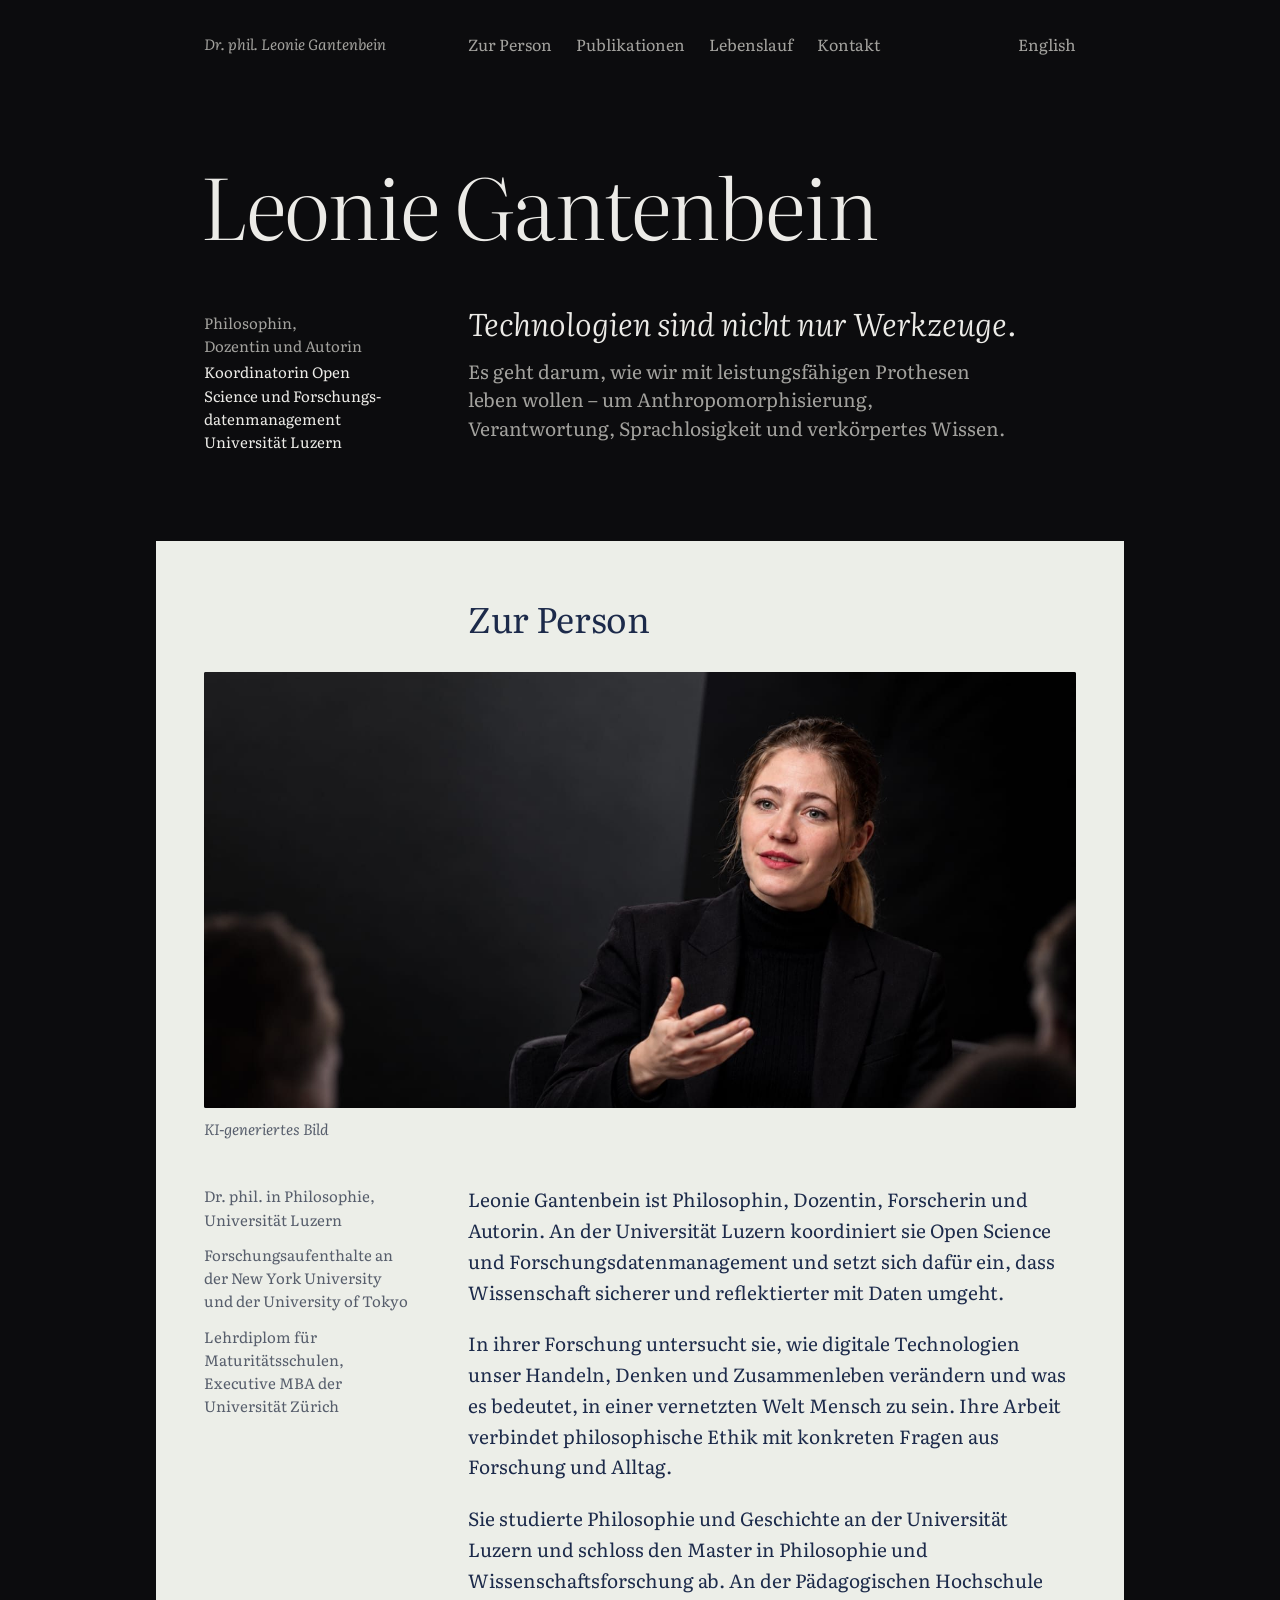
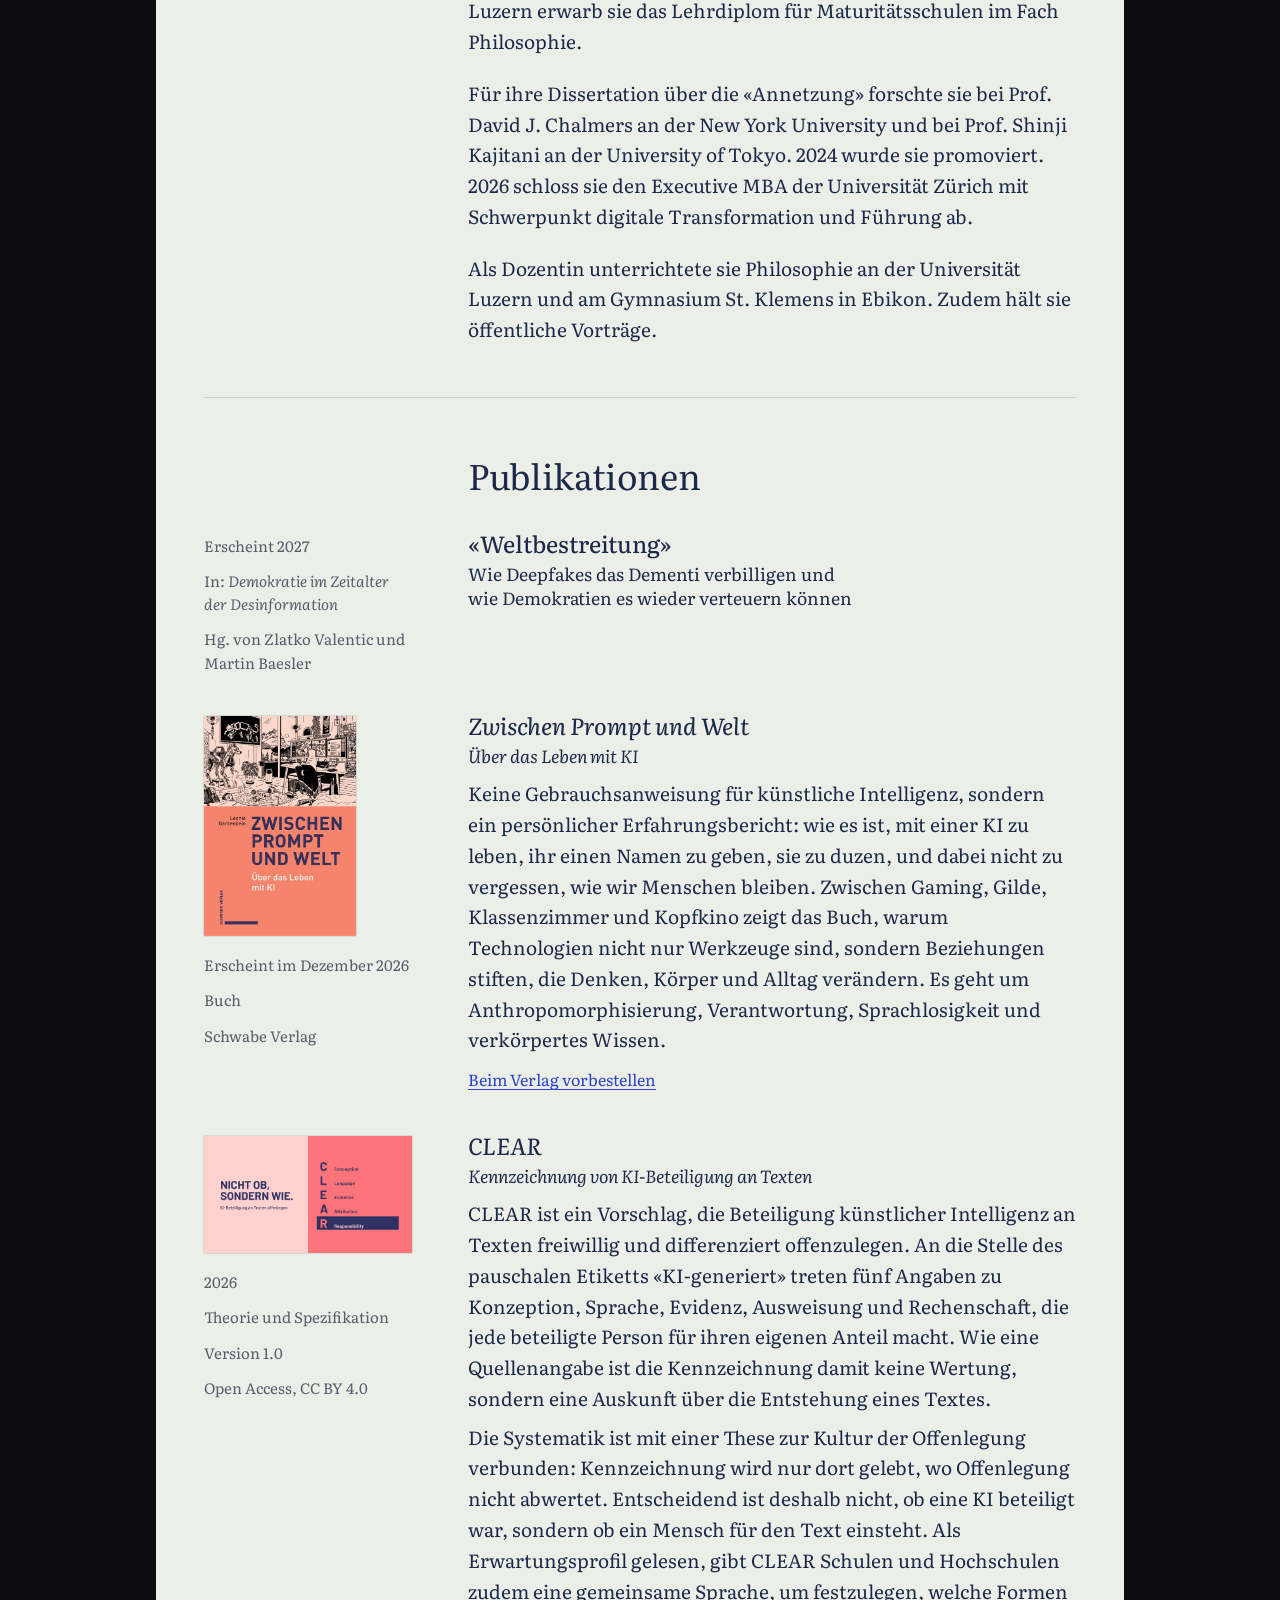
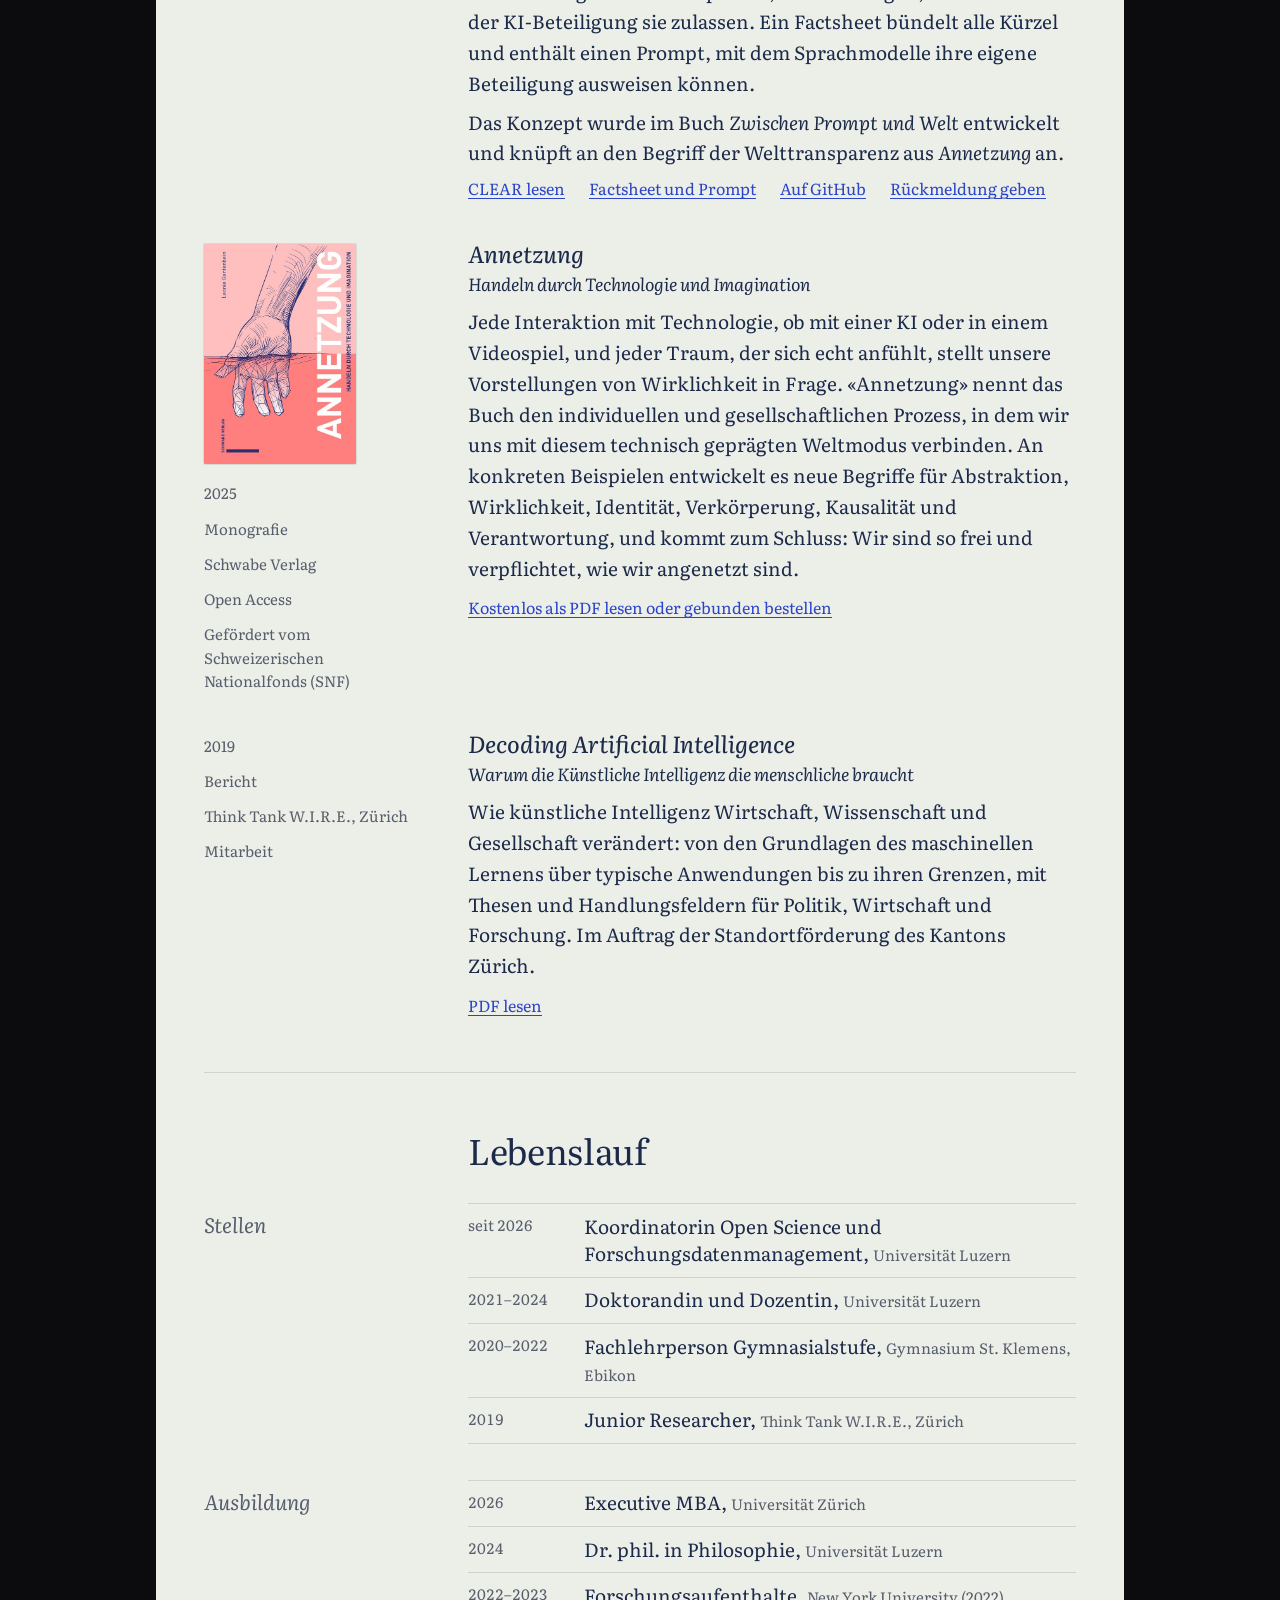
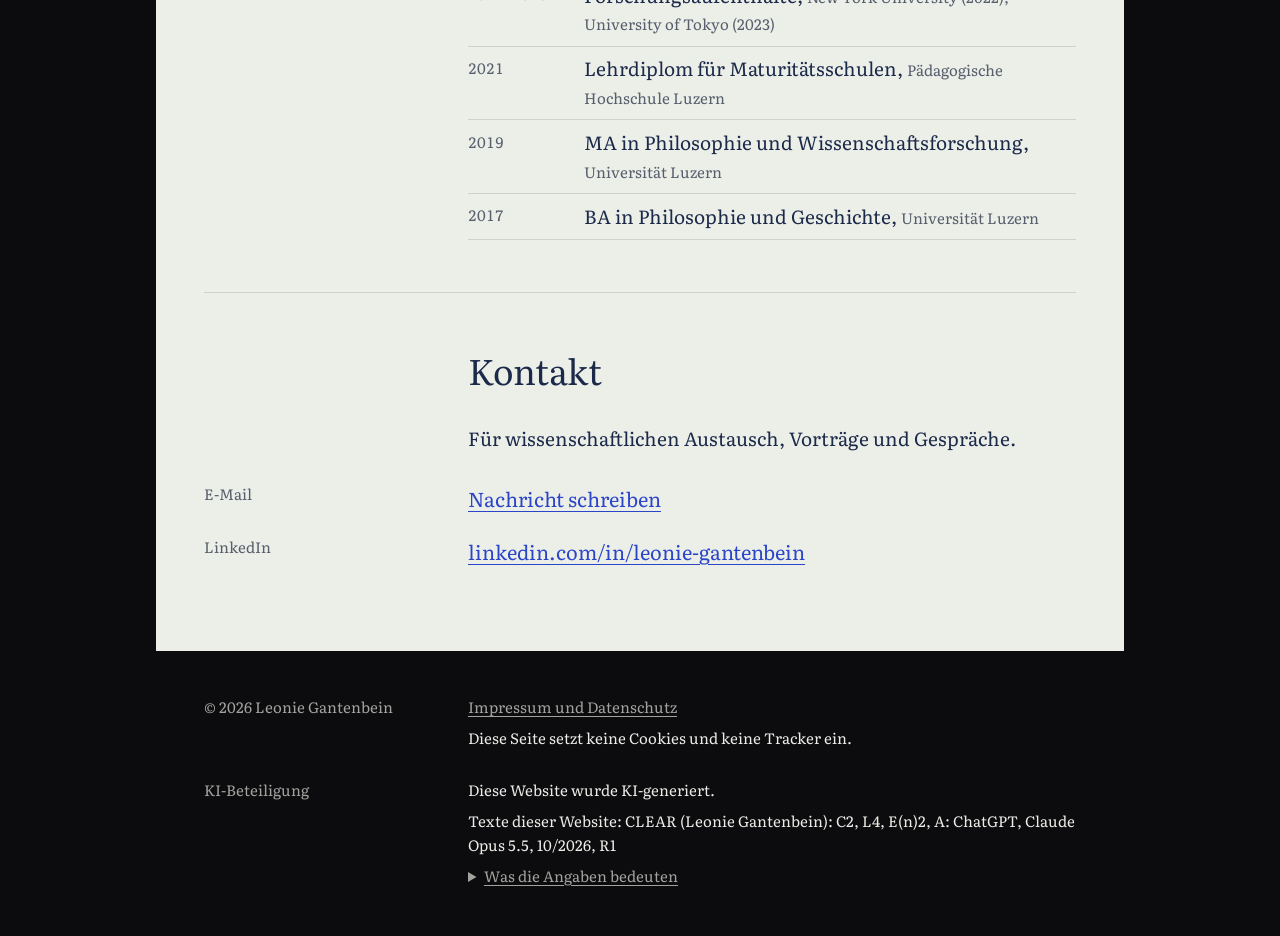
==== commit 6dc87fe5: "Add files via upload L4 wurde als Kategorie hinzugefügt." ====
--- a/index.html
+++ b/index.html
@@ -251,8 +251,13 @@
           </div>
         </article>
 
+        <!-- CLEAR-Bild austauschen: neue Datei unter demselben Namen hochladen (Querformat 16:9). -->
         <article class="eintrag raster" id="clear">
           <div class="rand">
+            <a class="cover cover--quer" href="clear.html" tabindex="-1" aria-hidden="true">
+              <img src="clear-bild.png" width="1280" height="720" loading="lazy"
+                   alt="CLEAR: Conception, Language, Evidence, Attribution, Responsibility">
+            </a>
             <p>2026</p>
             <p>Theorie und Spezifikation</p>
             <p>Version 1.0</p>
@@ -412,7 +417,7 @@
       <p class="rand">KI-Beteiligung</p>
       <div class="text clear-angabe">
         <p class="clear-angabe__hinweis">Diese Website wurde KI-generiert.</p>
-        <p class="clear-angabe__zeile">Texte dieser Website: CLEAR (Leonie Gantenbein): C2, L3, E(n)2, A: ChatGPT, Claude Opus 5.5, 10/2026, R1</p>
+        <p class="clear-angabe__zeile">Texte dieser Website: CLEAR (Leonie Gantenbein): C2, L4, E(n)2, A: ChatGPT, Claude Opus 5.5, 10/2026, R1</p>
         <details>
           <summary>Was die Angaben bedeuten</summary>
           <dl class="clear-angabe__liste">
@@ -421,8 +426,8 @@
               <dd>Einzelne inhaltliche Teile hat eine KI ausgearbeitet, etwa die Beschreibungen der Publikationen. Die Gedanken stammen aus Leonie Gantenbeins eigenen Texten.</dd>
             </div>
             <div>
-              <dt>L3</dt>
-              <dd>Die KI hat nicht nur korrigiert, sondern Formulierungen und Aufbau der Texte geschrieben.</dd>
+              <dt>L4</dt>
+              <dd>Die KI hat die Texte aus Leonie Gantenbeins Vorgaben und Unterlagen ausformuliert.</dd>
             </div>
             <div>
               <dt>E(n)2</dt>
--- a/style.css
+++ b/style.css
@@ -363,6 +363,8 @@
   border-radius: 1px;
   box-shadow: 0 0 0 1px rgba(28, 42, 74, 0.1);
 }
+/* Querformat (CLEAR-Bild): nutzt die ganze Randbreite */
+.cover--quer { max-width: 100%; }
 
 .eintrag__titel {
   font-size: 1.45rem;
@@ -512,6 +514,7 @@
   .eintrag .rand p + p { margin-top: 0; }
   .cover { flex: 0 0 100%; max-width: none; margin-bottom: 0.9rem; }
   .cover img { width: 7.5rem; }
+  .cover--quer img { width: 13rem; }
   .eintrag .rand p:not(:last-child)::after { content: ",\00a0"; }
 
   /* Kurzbiografie steht auf dem Handy unter dem Fliesstext */
@@ -687,3 +690,5 @@
   .tabelle--kuerzel tbody th { width: auto; }
   .tabelle--kuerzel tr:not(.tabelle__gruppe) { display: grid; grid-template-columns: 2.75rem 1fr; gap: 0.75rem; padding: 0.5rem 0; }
 }
+.dokument__liste { margin: -0.4em 0 1.1em; padding-left: 1.25rem; }
+.dokument__liste li + li { margin-top: 0.25rem; }
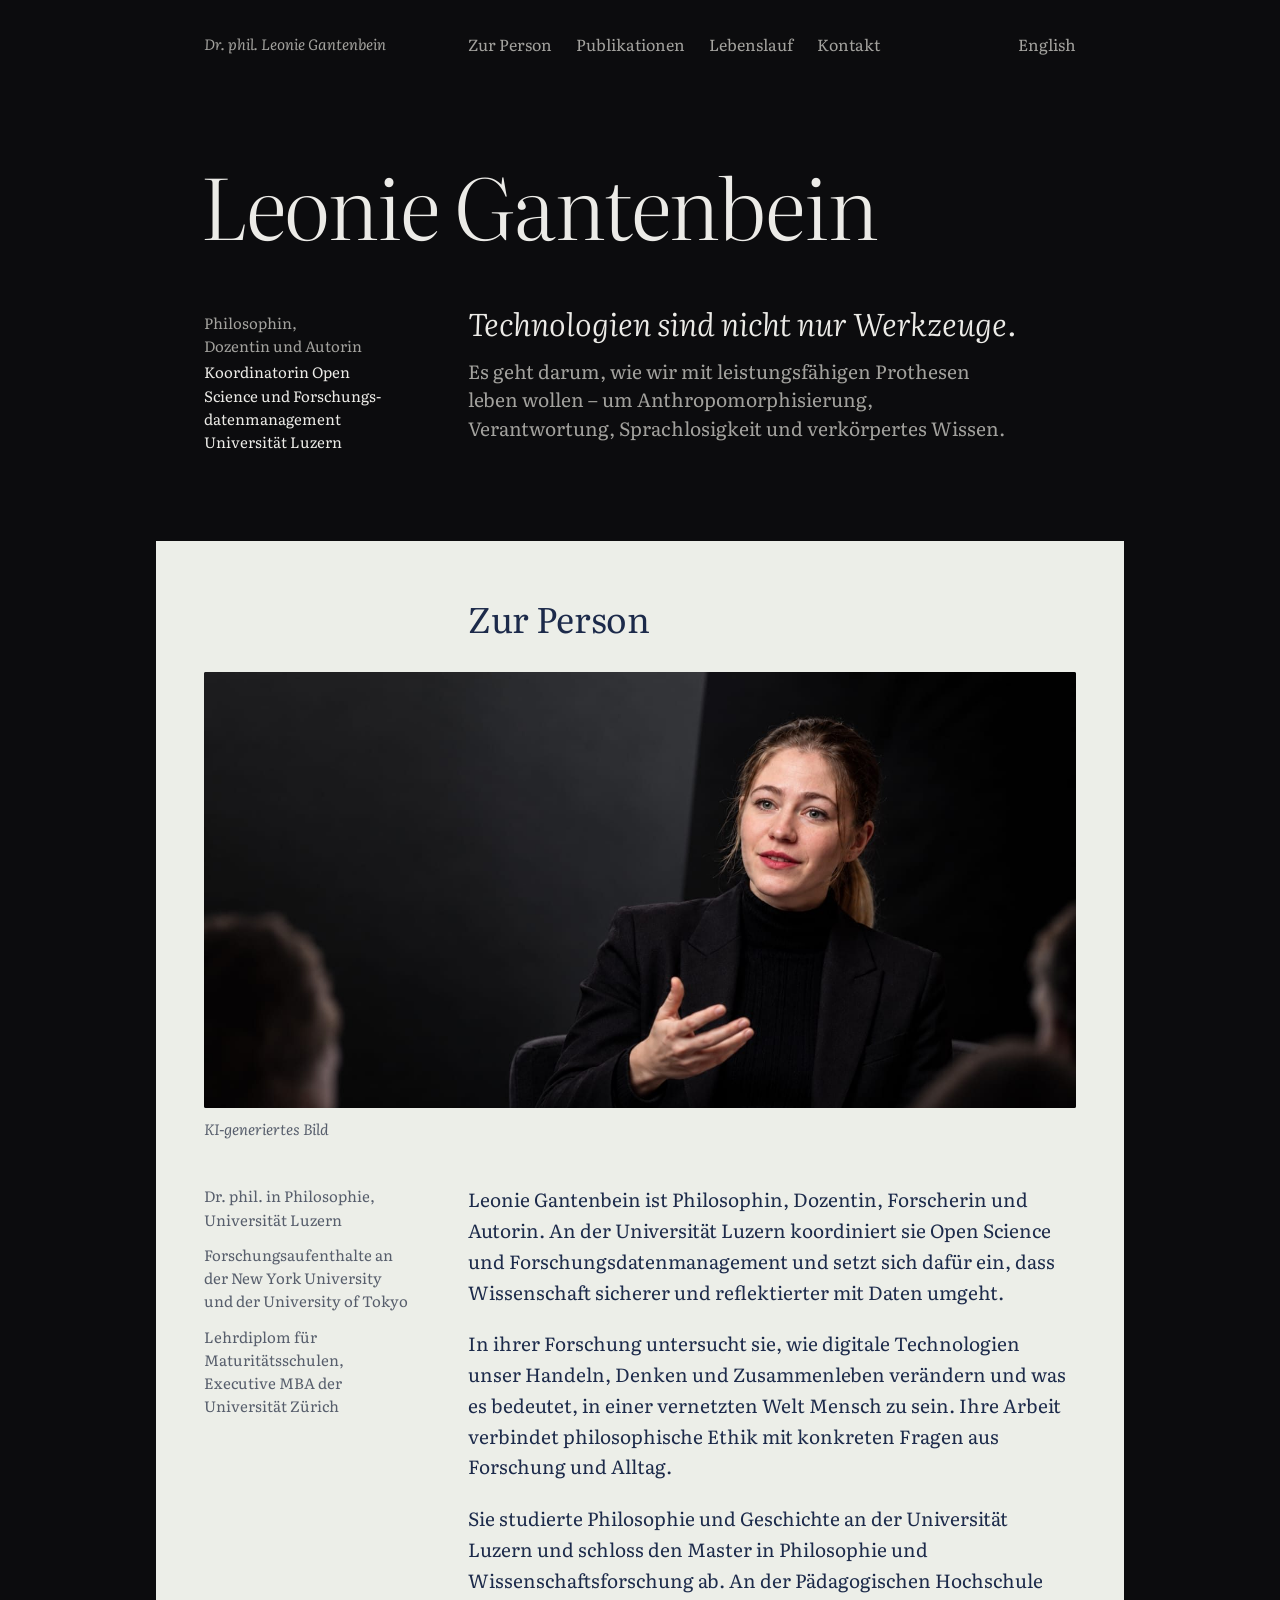
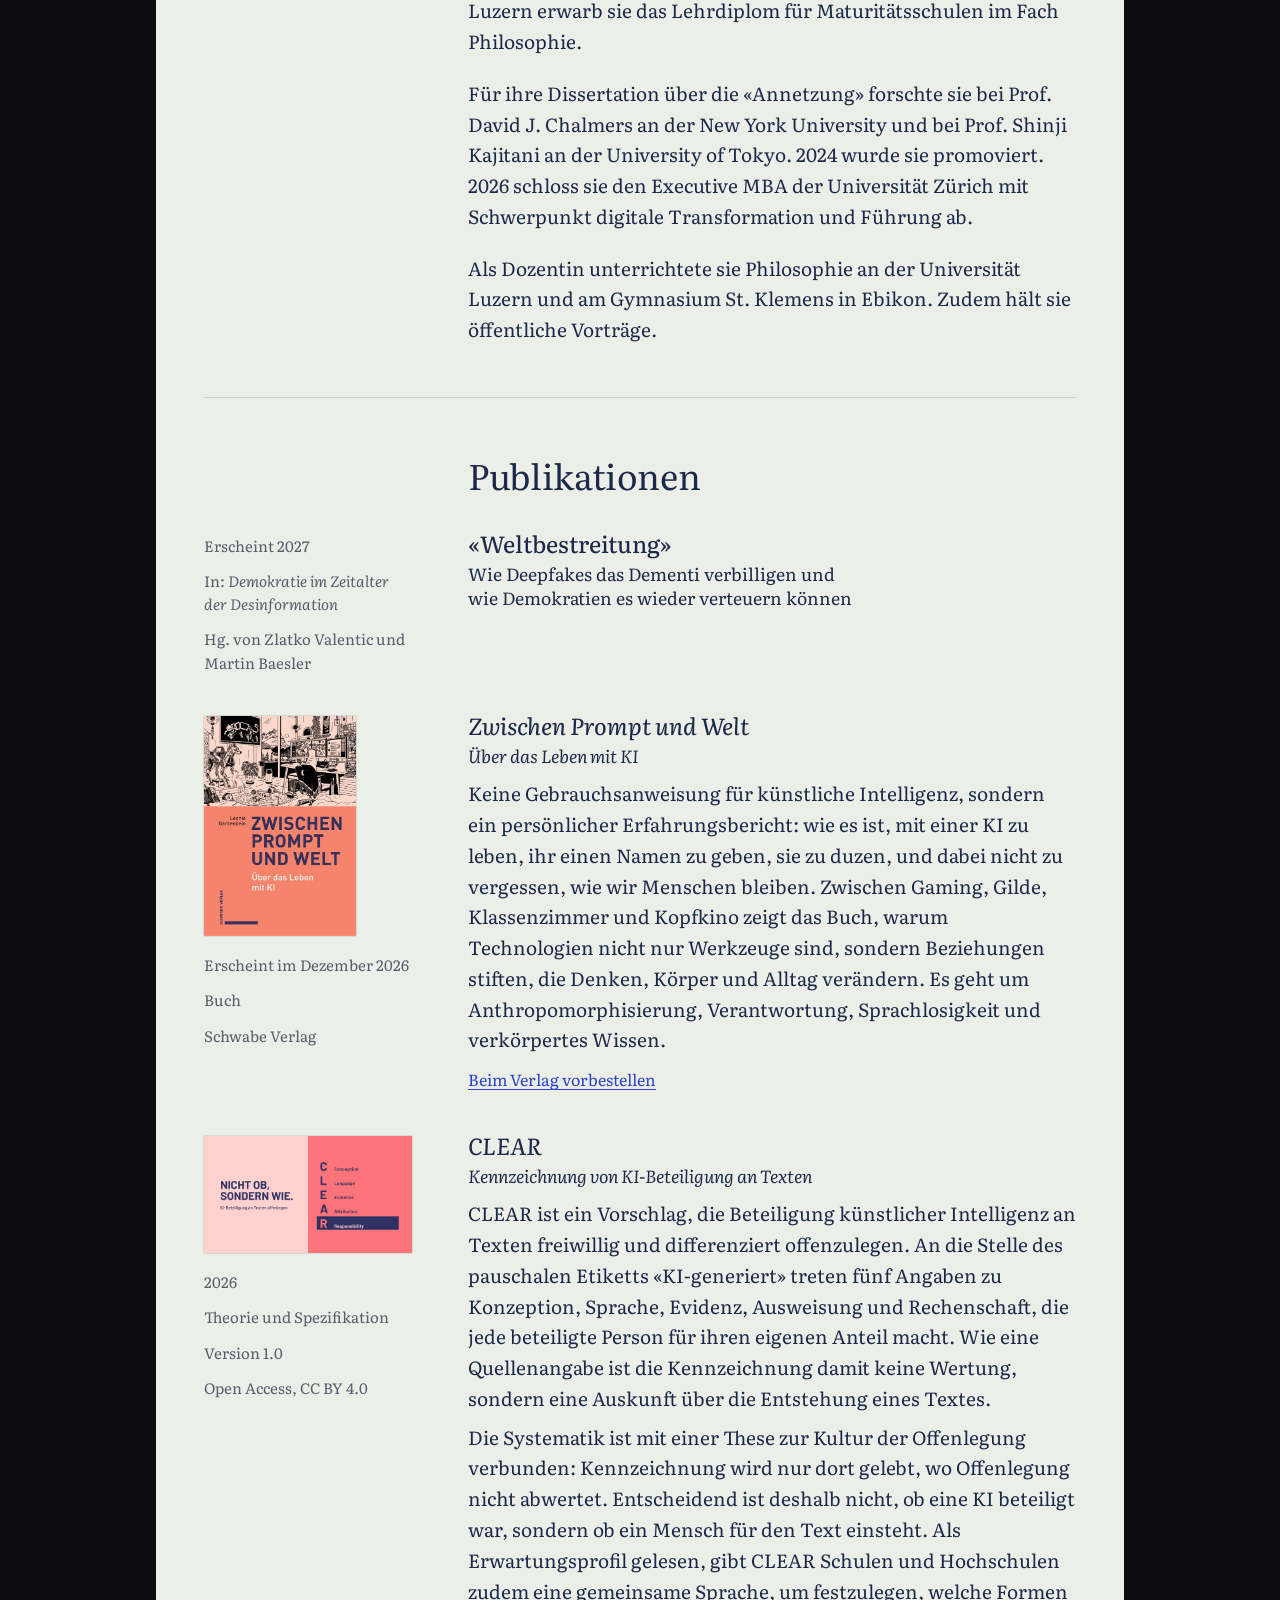
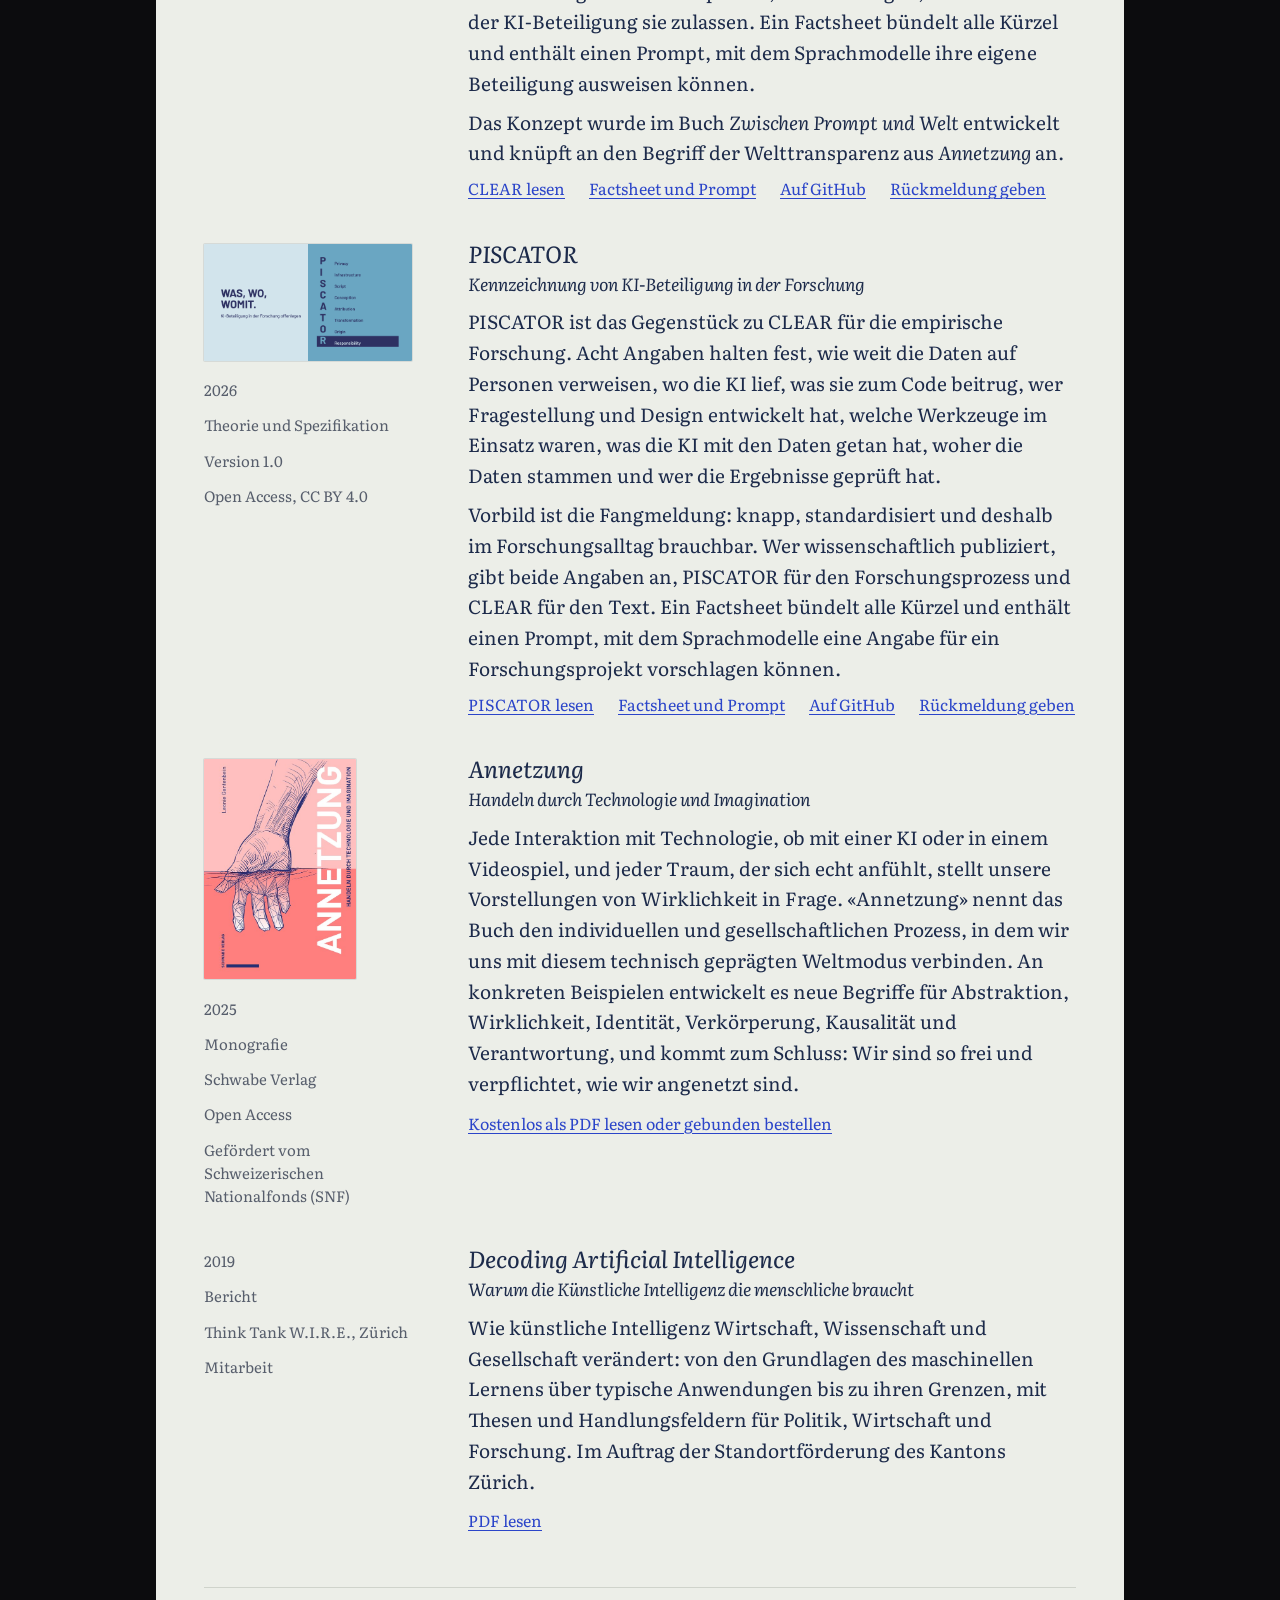
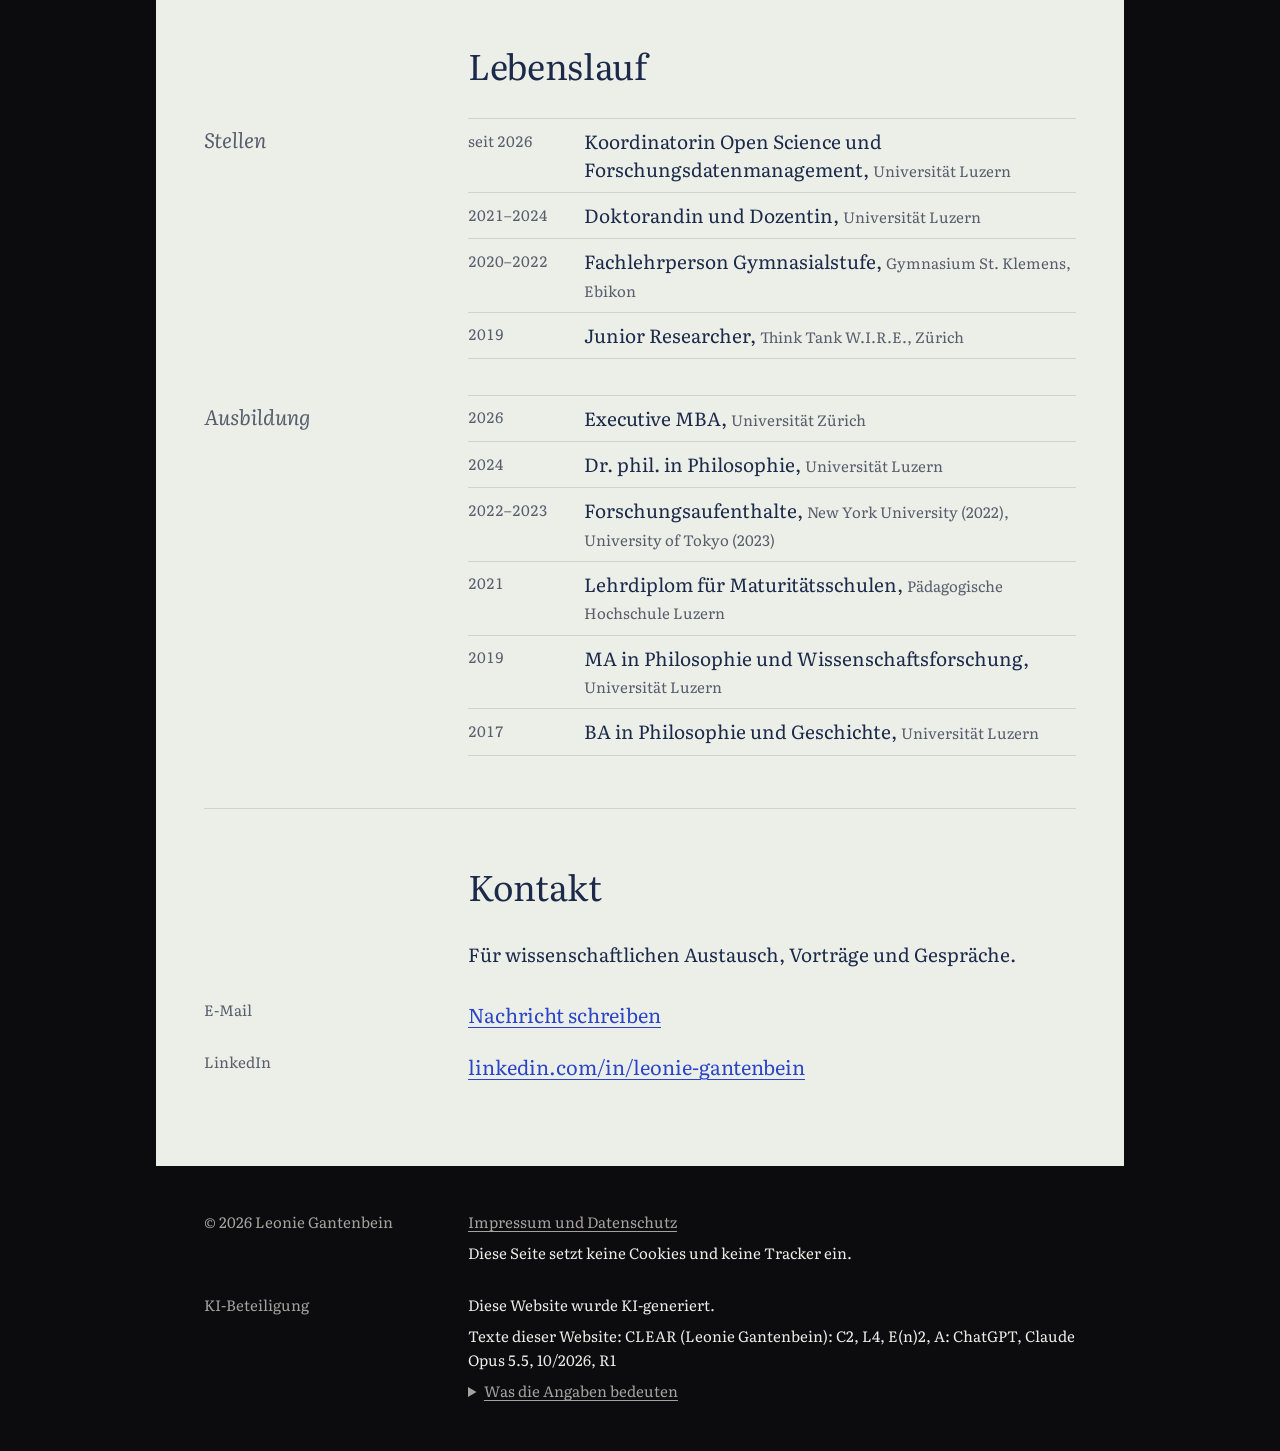
==== commit 205d48d8: "Add files via upload" ====
--- a/index.html
+++ b/index.html
@@ -111,6 +111,16 @@
       "license": "https://creativecommons.org/licenses/by/4.0/"
     },
     {
+      "@type": "CreativeWork",
+      "@id": "https://leoniegantenbein.github.io/piscator.html#piscator",
+      "name": "PISCATOR – Kennzeichnung von KI-Beteiligung in der Forschung",
+      "url": "https://leoniegantenbein.github.io/piscator.html",
+      "author": {
+        "@id": "https://leoniegantenbein.github.io/#person"
+      },
+      "license": "https://creativecommons.org/licenses/by/4.0/"
+    },
+    {
       "@type": "WebSite",
       "name": "Leonie Gantenbein",
       "url": "https://leoniegantenbein.github.io/",
@@ -275,6 +285,33 @@
               <a class="eintrag__link" href="clear.html#factsheet">Factsheet und Prompt</a>
               <a class="eintrag__link" href="https://github.com/LeonieGantenbein/clear-kennzeichnung">Auf GitHub</a>
               <a class="eintrag__link" href="https://github.com/LeonieGantenbein/clear-kennzeichnung/issues">Rückmeldung geben</a>
+            </p>
+          </div>
+        </article>
+
+        <!-- PISCATOR-Bild austauschen: neue Datei unter demselben Namen hochladen (Querformat 16:9). -->
+        <article class="eintrag raster" id="piscator">
+          <div class="rand">
+            <a class="cover cover--quer" href="piscator.html" tabindex="-1" aria-hidden="true">
+              <img src="piscator-bild.png" width="1280" height="720" loading="lazy"
+                   alt="PISCATOR: Privacy, Infrastructure, Script, Conception, Attribution, Transformation, Origin, Responsibility">
+            </a>
+            <p>2026</p>
+            <p>Theorie und Spezifikation</p>
+            <p>Version 1.0</p>
+            <p>Open Access, CC BY 4.0</p>
+          </div>
+          <div class="text">
+            <h3 class="eintrag__titel">
+              <cite>PISCATOR <span class="eintrag__untertitel">Kennzeichnung von KI-Beteiligung in der Forschung</span></cite>
+            </h3>
+            <p class="eintrag__text">PISCATOR ist das Gegenstück zu CLEAR für die empirische Forschung. Acht Angaben halten fest, wie weit die Daten auf Personen verweisen, wo die KI lief, was sie zum Code beitrug, wer Fragestellung und Design entwickelt hat, welche Werkzeuge im Einsatz waren, was die KI mit den Daten getan hat, woher die Daten stammen und wer die Ergebnisse geprüft hat.</p>
+            <p class="eintrag__text">Vorbild ist die Fangmeldung: knapp, standardisiert und deshalb im Forschungsalltag brauchbar. Wer wissenschaftlich publiziert, gibt beide Angaben an, PISCATOR für den Forschungsprozess und CLEAR für den Text. Ein Factsheet bündelt alle Kürzel und enthält einen Prompt, mit dem Sprachmodelle eine Angabe für ein Forschungsprojekt vorschlagen können.</p>
+            <p class="eintrag__links">
+              <a class="eintrag__link" href="piscator.html">PISCATOR lesen</a>
+              <a class="eintrag__link" href="piscator.html#factsheet">Factsheet und Prompt</a>
+              <a class="eintrag__link" href="https://github.com/LeonieGantenbein/piscator-kennzeichnung">Auf GitHub</a>
+              <a class="eintrag__link" href="https://github.com/LeonieGantenbein/piscator-kennzeichnung/issues">Rückmeldung geben</a>
             </p>
           </div>
         </article>
--- a/style.css
+++ b/style.css
@@ -632,7 +632,7 @@
   white-space: pre-wrap;
 }
 .dokument code { font-family: ui-monospace, "SF Mono", Menlo, Consolas, monospace; }
-.dokument__zitat { font-size: 1rem; }
+.dokument__zitat { font-size: 1rem; overflow-wrap: anywhere; }
 
 .tabelle { overflow-x: auto; margin: 0.5rem 0 1.25rem; }
 .tabelle table {
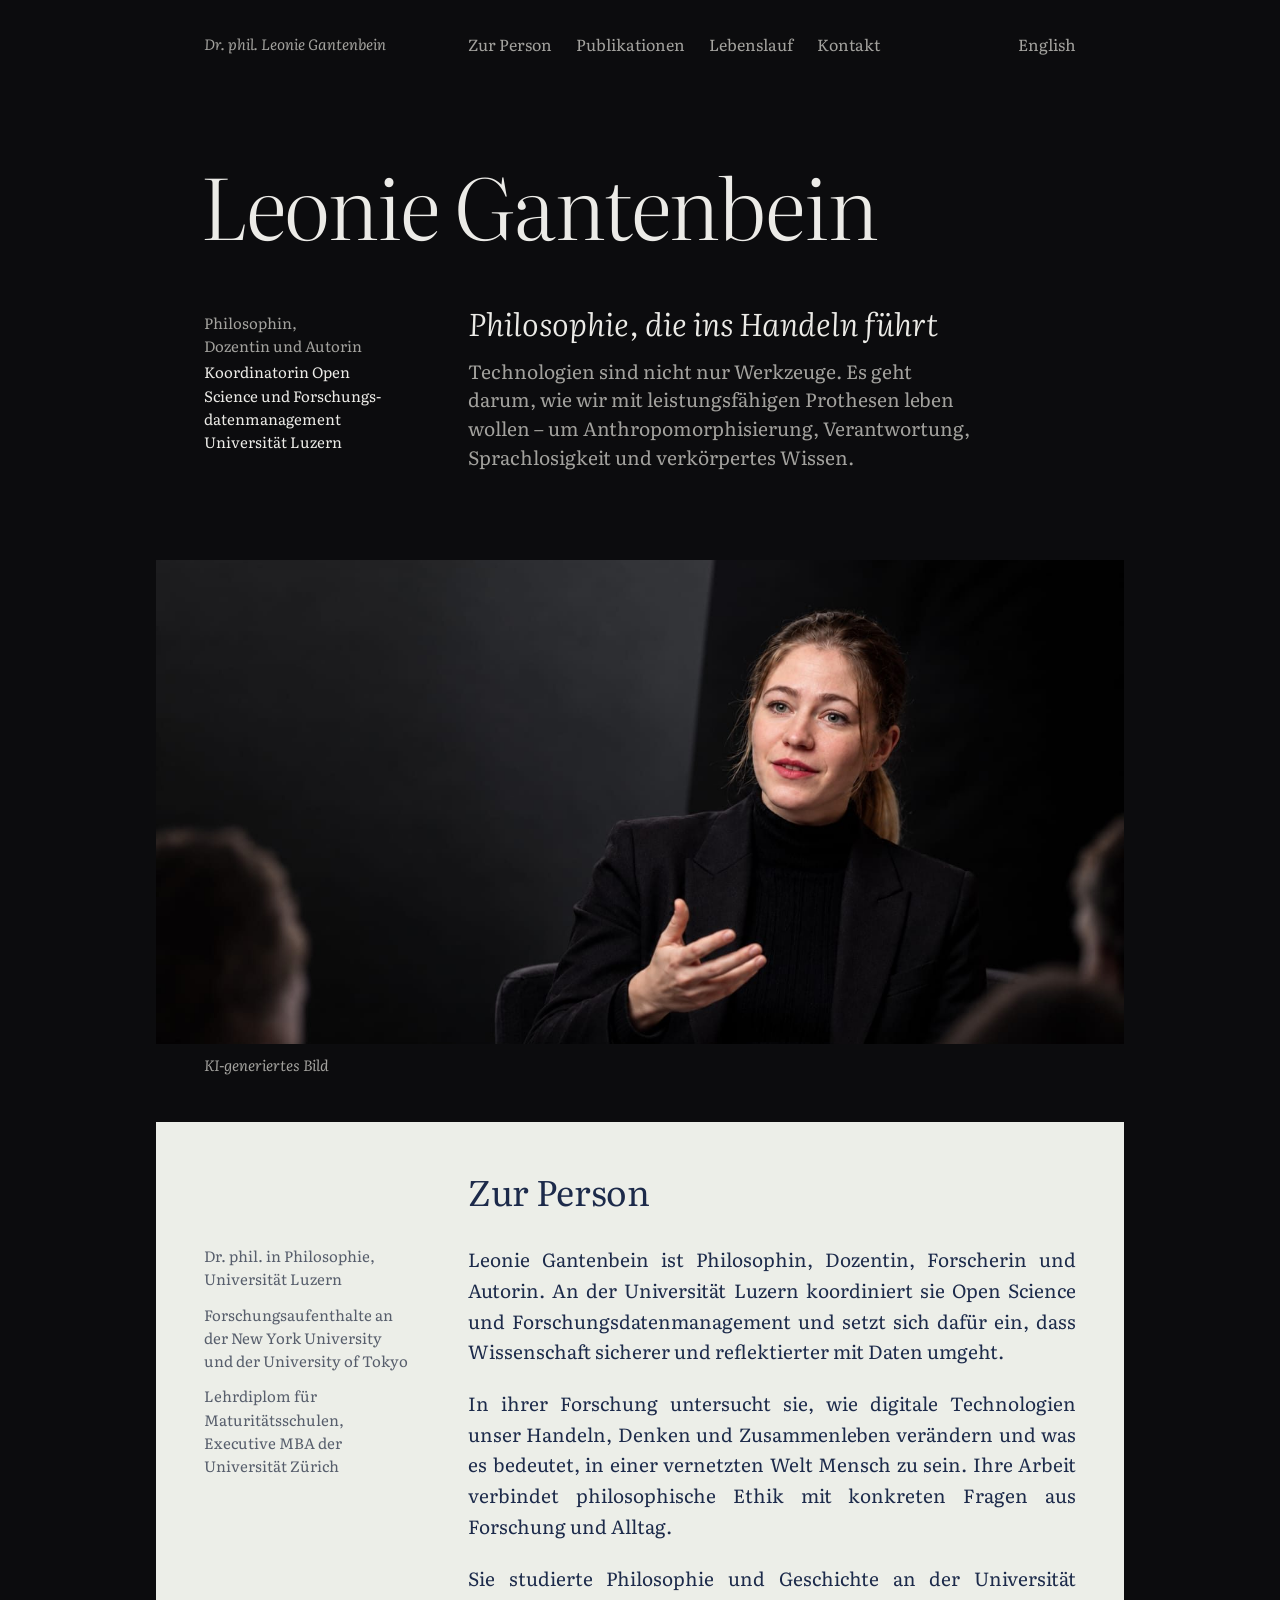
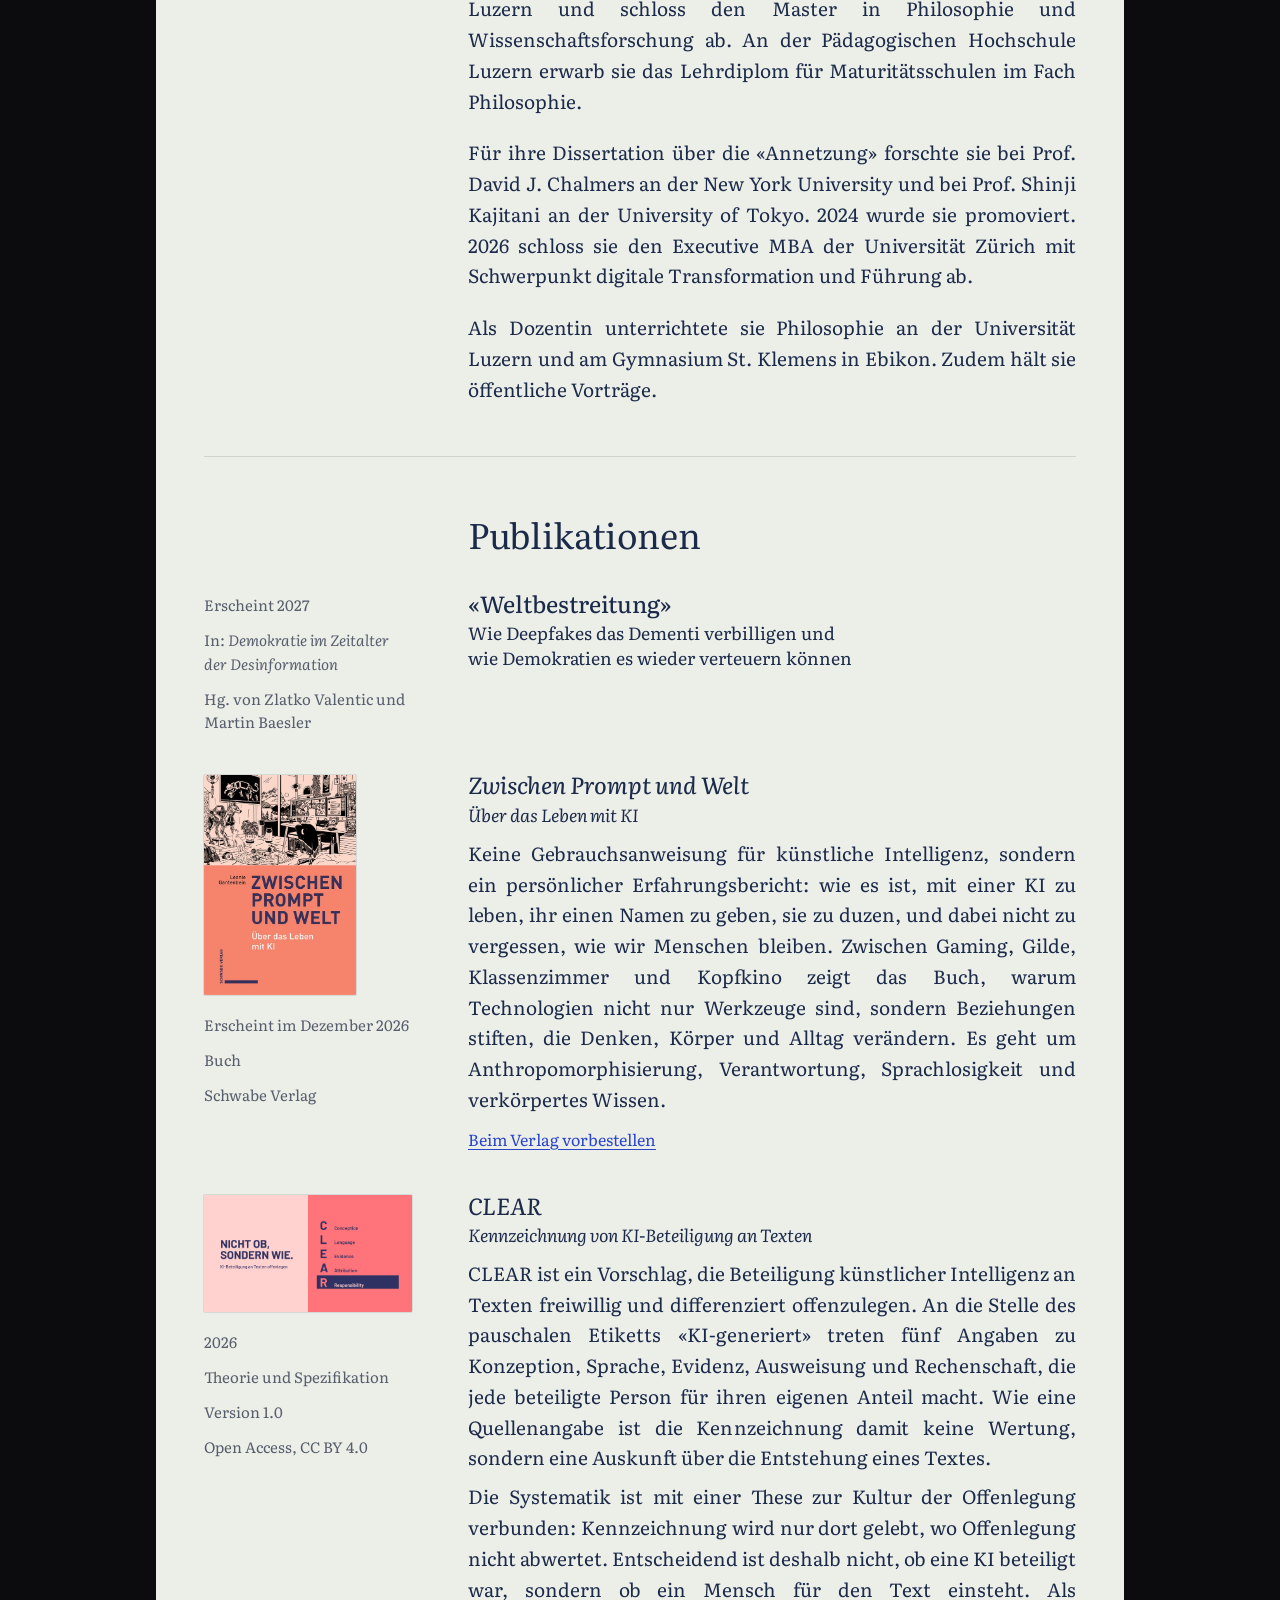
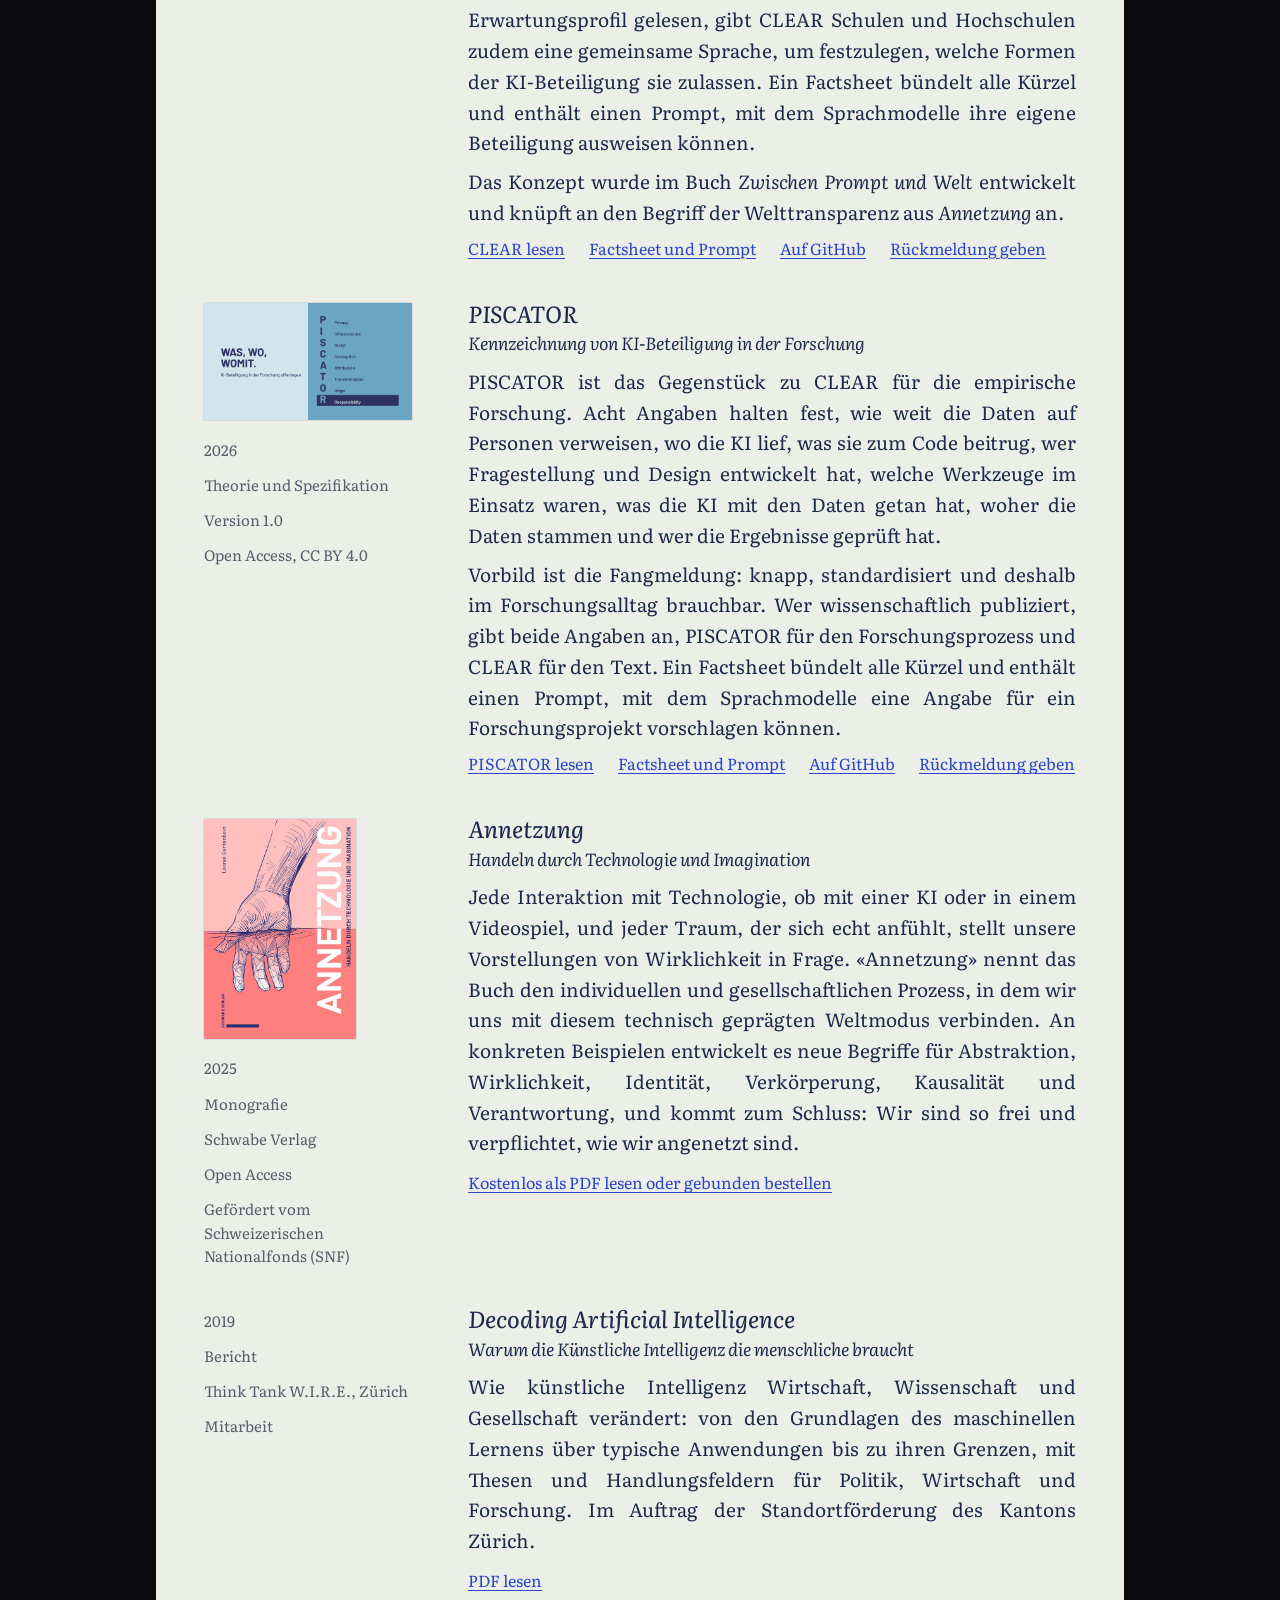
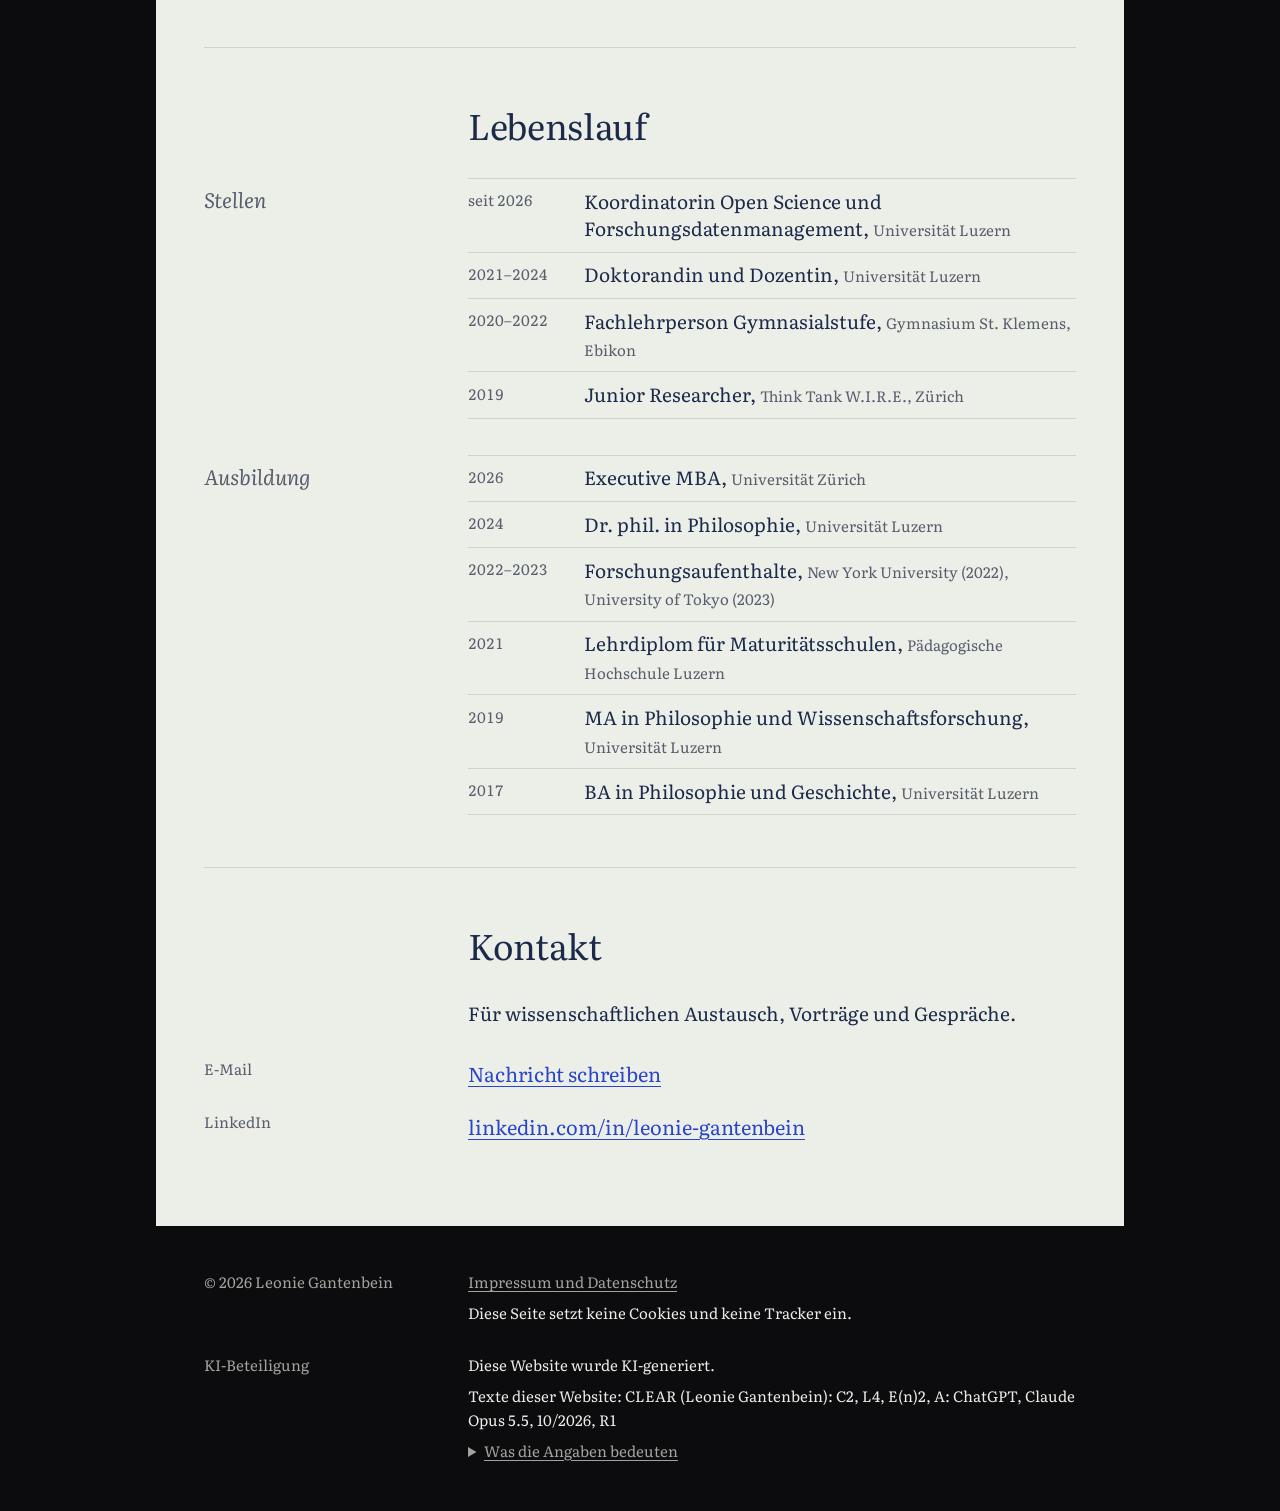
==== commit b89f3438: "Add files via upload" ====
--- a/index.html
+++ b/index.html
@@ -176,11 +176,23 @@
             <p class="eroeffnung__stelle eroeffnung__ort">Universität Luzern</p>
           </div>
           <div class="text">
-            <p class="leitsatz">Technologien sind nicht nur Werkzeuge.</p>
-            <p class="leitsatz__zusatz">Es geht darum, wie wir mit leistungsfähigen Prothesen leben wollen – um Anthropomorphisierung, Verantwortung, Sprachlosigkeit und verkörpertes Wissen.</p>
+            <p class="leitsatz">Philosophie, die ins Handeln führt</p>
+            <p class="leitsatz__zusatz">Technologien sind nicht nur Werkzeuge. Es geht darum, wie wir mit leistungsfähigen Prothesen leben wollen – um Anthropomorphisierung, Verantwortung, Sprachlosigkeit und verkörpertes Wissen.</p>
           </div>
         </div>
       </section>
+
+      <!-- Bild austauschen: neue Datei unter demselben Namen hochladen.
+           Ist das neue Bild kein KI-Bild, die Bildnotiz anpassen oder löschen. -->
+      <figure class="bild nacht">
+        <img class="bild__foto"
+             src="leonie-gantenbein.jpg"
+             srcset="leonie-gantenbein-800.jpg 800w, leonie-gantenbein.jpg 1600w"
+             sizes="(max-width: 40rem) 100vw, 64rem"
+             width="1600" height="900"
+             alt="Leonie Gantenbein im Gespräch, vor dunklem Hintergrund">
+        <figcaption class="bild__notiz">KI-generiertes Bild</figcaption>
+      </figure>
 
       <div class="blatt">
 
@@ -189,18 +201,6 @@
         <div class="raster">
           <h2 class="abschnitt__titel text" id="titel-zur-person">Zur Person</h2>
         </div>
-
-        <!-- Bild austauschen: neue Datei unter demselben Namen hochladen.
-             Ist das neue Bild kein KI-Bild, die Bildnotiz anpassen oder löschen. -->
-        <figure class="bild raster">
-          <img class="bild__foto"
-               src="leonie-gantenbein.jpg"
-               srcset="leonie-gantenbein-800.jpg 800w, leonie-gantenbein.jpg 1600w"
-               sizes="(max-width: 40rem) 100vw, 56rem"
-               width="1600" height="900"
-               alt="Leonie Gantenbein im Gespräch, vor dunklem Hintergrund">
-          <figcaption class="bild__notiz rand">KI-generiertes Bild</figcaption>
-        </figure>
 
         <div class="raster">
           <aside class="rand" aria-label="Kurz gesagt">
@@ -275,13 +275,13 @@
           </div>
           <div class="text">
             <h3 class="eintrag__titel">
-              <cite>CLEAR <span class="eintrag__untertitel">Kennzeichnung von KI-Beteiligung an Texten</span></cite>
-            </h3>
-            <p class="eintrag__text">CLEAR ist ein Vorschlag, die Beteiligung künstlicher Intelligenz an Texten freiwillig und differenziert offenzulegen. An die Stelle des pauschalen Etiketts «KI-generiert» treten fünf Angaben zu Konzeption, Sprache, Evidenz, Ausweisung und Rechenschaft, die jede beteiligte Person für ihren eigenen Anteil macht. Wie eine Quellenangabe ist die Kennzeichnung damit keine Wertung, sondern eine Auskunft über die Entstehung eines Textes.</p>
-            <p class="eintrag__text">Die Systematik ist mit einer These zur Kultur der Offenlegung verbunden: Kennzeichnung wird nur dort gelebt, wo Offenlegung nicht abwertet. Entscheidend ist deshalb nicht, ob eine KI beteiligt war, sondern ob ein Mensch für den Text einsteht. Als Erwartungsprofil gelesen, gibt CLEAR Schulen und Hochschulen zudem eine gemeinsame Sprache, um festzulegen, welche Formen der KI-Beteiligung sie zulassen. Ein Factsheet bündelt alle Kürzel und enthält einen Prompt, mit dem Sprachmodelle ihre eigene Beteiligung ausweisen können.</p>
+              <cite><span class="eigenname">CLEAR</span> <span class="eintrag__untertitel">Kennzeichnung von KI-Beteiligung an Texten</span></cite>
+            </h3>
+            <p class="eintrag__text"><span class="eigenname">CLEAR</span> ist ein Vorschlag, die Beteiligung künstlicher Intelligenz an Texten freiwillig und differenziert offenzulegen. An die Stelle des pauschalen Etiketts «KI-generiert» treten fünf Angaben zu Konzeption, Sprache, Evidenz, Ausweisung und Rechenschaft, die jede beteiligte Person für ihren eigenen Anteil macht. Wie eine Quellenangabe ist die Kennzeichnung damit keine Wertung, sondern eine Auskunft über die Entstehung eines Textes.</p>
+            <p class="eintrag__text">Die Systematik ist mit einer These zur Kultur der Offenlegung verbunden: Kennzeichnung wird nur dort gelebt, wo Offenlegung nicht abwertet. Entscheidend ist deshalb nicht, ob eine KI beteiligt war, sondern ob ein Mensch für den Text einsteht. Als Erwartungsprofil gelesen, gibt <span class="eigenname">CLEAR</span> Schulen und Hochschulen zudem eine gemeinsame Sprache, um festzulegen, welche Formen der KI-Beteiligung sie zulassen. Ein Factsheet bündelt alle Kürzel und enthält einen Prompt, mit dem Sprachmodelle ihre eigene Beteiligung ausweisen können.</p>
             <p class="eintrag__text">Das Konzept wurde im Buch <cite>Zwischen Prompt und Welt</cite> entwickelt und knüpft an den Begriff der Welttransparenz aus <cite>Annetzung</cite> an.</p>
             <p class="eintrag__links">
-              <a class="eintrag__link" href="clear.html">CLEAR lesen</a>
+              <a class="eintrag__link" href="clear.html"><span class="eigenname">CLEAR</span> lesen</a>
               <a class="eintrag__link" href="clear.html#factsheet">Factsheet und Prompt</a>
               <a class="eintrag__link" href="https://github.com/LeonieGantenbein/clear-kennzeichnung">Auf GitHub</a>
               <a class="eintrag__link" href="https://github.com/LeonieGantenbein/clear-kennzeichnung/issues">Rückmeldung geben</a>
@@ -303,12 +303,12 @@
           </div>
           <div class="text">
             <h3 class="eintrag__titel">
-              <cite>PISCATOR <span class="eintrag__untertitel">Kennzeichnung von KI-Beteiligung in der Forschung</span></cite>
-            </h3>
-            <p class="eintrag__text">PISCATOR ist das Gegenstück zu CLEAR für die empirische Forschung. Acht Angaben halten fest, wie weit die Daten auf Personen verweisen, wo die KI lief, was sie zum Code beitrug, wer Fragestellung und Design entwickelt hat, welche Werkzeuge im Einsatz waren, was die KI mit den Daten getan hat, woher die Daten stammen und wer die Ergebnisse geprüft hat.</p>
-            <p class="eintrag__text">Vorbild ist die Fangmeldung: knapp, standardisiert und deshalb im Forschungsalltag brauchbar. Wer wissenschaftlich publiziert, gibt beide Angaben an, PISCATOR für den Forschungsprozess und CLEAR für den Text. Ein Factsheet bündelt alle Kürzel und enthält einen Prompt, mit dem Sprachmodelle eine Angabe für ein Forschungsprojekt vorschlagen können.</p>
+              <cite><span class="eigenname">PISCATOR</span> <span class="eintrag__untertitel">Kennzeichnung von KI-Beteiligung in der Forschung</span></cite>
+            </h3>
+            <p class="eintrag__text"><span class="eigenname">PISCATOR</span> ist das Gegenstück zu <span class="eigenname">CLEAR</span> für die empirische Forschung. Acht Angaben halten fest, wie weit die Daten auf Personen verweisen, wo die KI lief, was sie zum Code beitrug, wer Fragestellung und Design entwickelt hat, welche Werkzeuge im Einsatz waren, was die KI mit den Daten getan hat, woher die Daten stammen und wer die Ergebnisse geprüft hat.</p>
+            <p class="eintrag__text">Vorbild ist die Fangmeldung: knapp, standardisiert und deshalb im Forschungsalltag brauchbar. Wer wissenschaftlich publiziert, gibt beide Angaben an, <span class="eigenname">PISCATOR</span> für den Forschungsprozess und <span class="eigenname">CLEAR</span> für den Text. Ein Factsheet bündelt alle Kürzel und enthält einen Prompt, mit dem Sprachmodelle eine Angabe für ein Forschungsprojekt vorschlagen können.</p>
             <p class="eintrag__links">
-              <a class="eintrag__link" href="piscator.html">PISCATOR lesen</a>
+              <a class="eintrag__link" href="piscator.html"><span class="eigenname">PISCATOR</span> lesen</a>
               <a class="eintrag__link" href="piscator.html#factsheet">Factsheet und Prompt</a>
               <a class="eintrag__link" href="https://github.com/LeonieGantenbein/piscator-kennzeichnung">Auf GitHub</a>
               <a class="eintrag__link" href="https://github.com/LeonieGantenbein/piscator-kennzeichnung/issues">Rückmeldung geben</a>
--- a/style.css
+++ b/style.css
@@ -228,23 +228,25 @@
 }
 .rand p + p { margin-top: 0.75rem; }
 
-/* Foto über die ganze Breite, Bildnotiz im Rand */
+/* Foto auf dem schwarzen Rahmen, so breit wie das Blatt darunter */
 .bild {
-  row-gap: 0.6rem;
-  margin-bottom: 2.75rem;
+  margin: 0 calc(-1 * var(--blatt-rand)) clamp(2rem, 4vw, 2.75rem);
 }
 .bild__foto {
-  grid-column: 1 / -1;
   display: block;
   width: 100%;
   height: auto;
   aspect-ratio: 2 / 1;
   object-fit: cover;
   object-position: 70% 35%;
-  border-radius: 2px;
   background: #15171c;
 }
-.bild__notiz { font-style: italic; }
+.bild__notiz {
+  padding: 0.6rem var(--blatt-rand) 0;
+  color: var(--graphit);
+  font-size: 0.9375rem;
+  font-style: italic;
+}
 
 .rand__liste {
   list-style: none;
@@ -342,6 +344,22 @@
 .abschnitt aside.rand { padding-bottom: 2.25rem; }
 .prosa p + p { margin-top: 1.1em; }
 .prosa p { max-width: 36em; }
+
+/* Blocksatz mit Silbentrennung für den Fliesstext */
+.prosa p,
+.eintrag__text {
+  text-align: justify;
+  -webkit-hyphens: auto;
+  hyphens: auto;
+}
+.prosa .dokument__achsen,
+.prosa .dokument__byline,
+.prosa .dokument__label,
+.prosa .dokument__zitat {
+  text-align: left;
+  -webkit-hyphens: manual;
+  hyphens: manual;
+}
 
 /* Ein Eintrag: Rand (Jahr, Verlag, Datum) + Inhalt */
 .eintrag {
@@ -568,6 +586,7 @@
 .blatt > .abschnitt:first-child { border-top: 0; }
 
 .eroeffnung { padding-bottom: clamp(3.5rem, 8vw, 5.5rem); }
+.bild + .blatt > .abschnitt:first-child { padding-top: 3rem; }
 
 .fuss {
   margin-top: 0;
@@ -692,3 +711,6 @@
 }
 .dokument__liste { margin: -0.4em 0 1.1em; padding-left: 1.25rem; }
 .dokument__liste li + li { margin-top: 0.25rem; }
+
+/* Eigennamen wie CLEAR und PISCATOR werden nicht getrennt */
+.eigenname { -webkit-hyphens: manual; hyphens: manual; }
